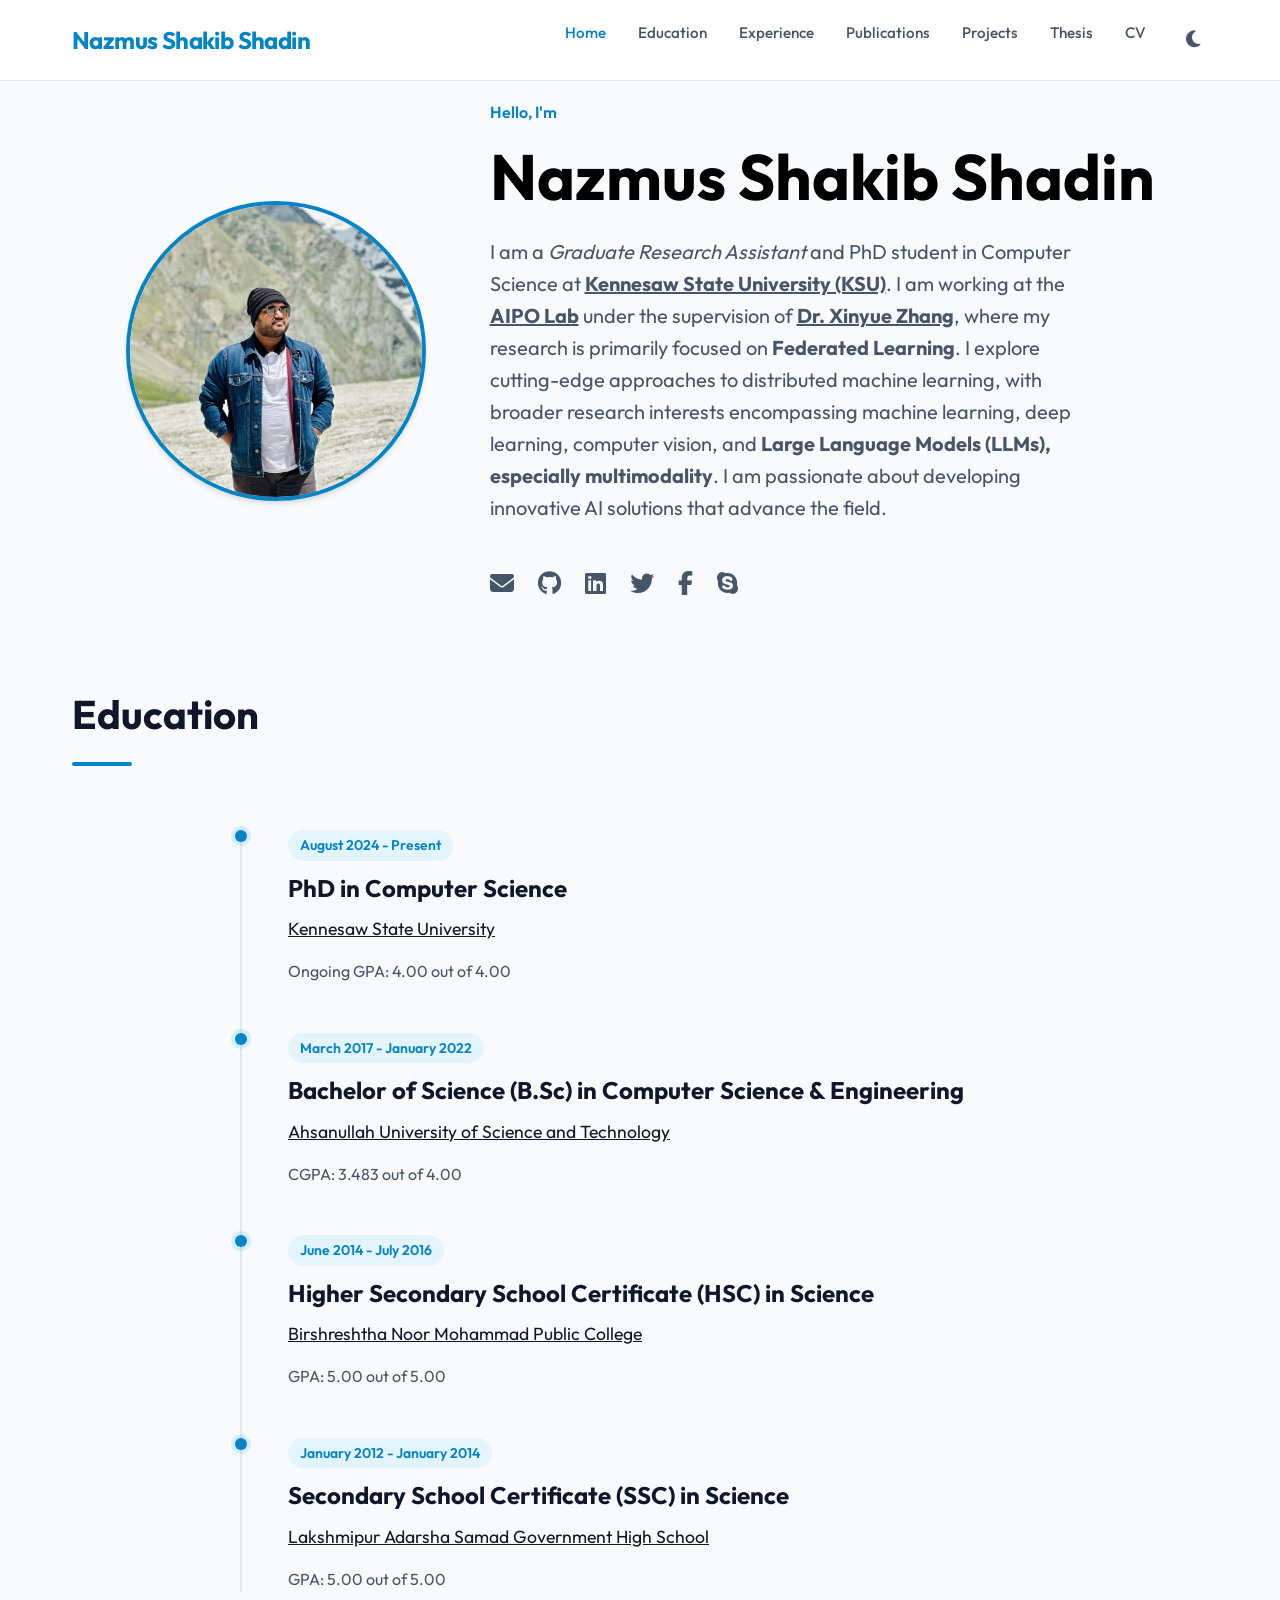
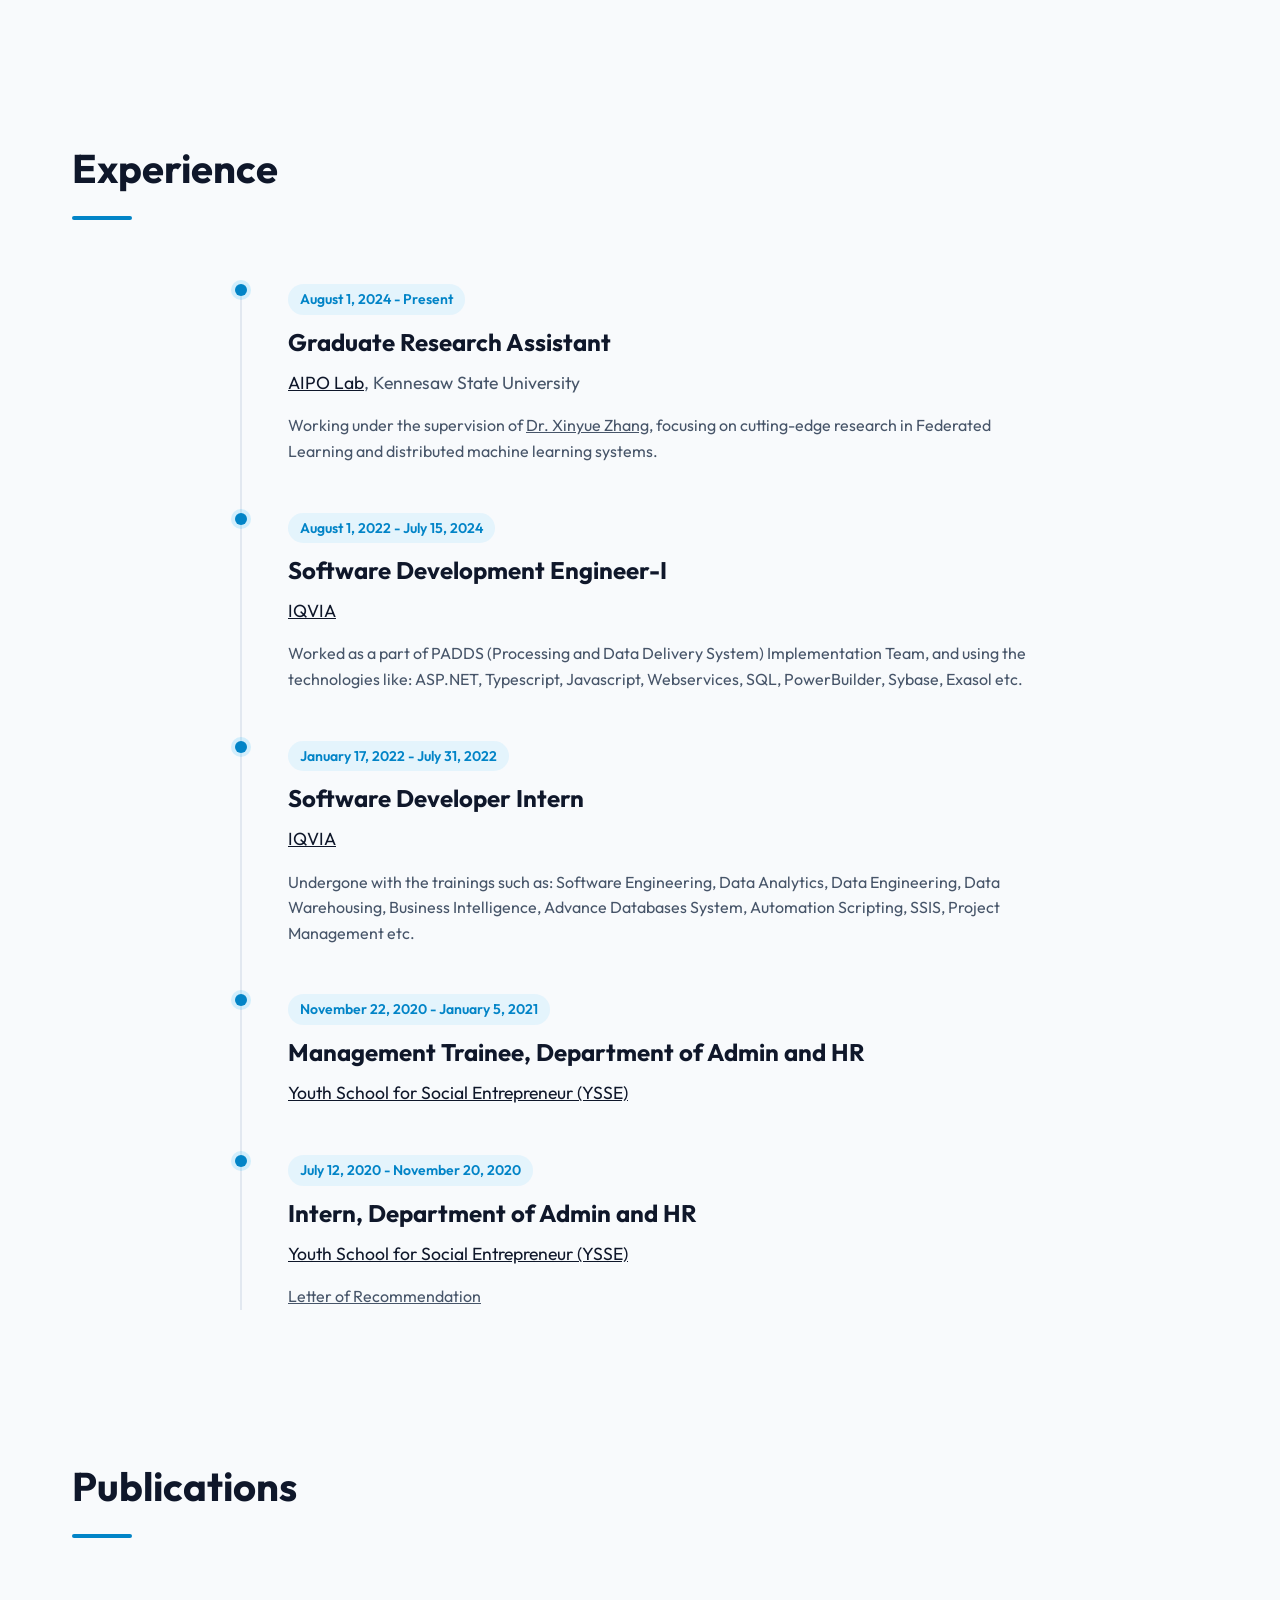
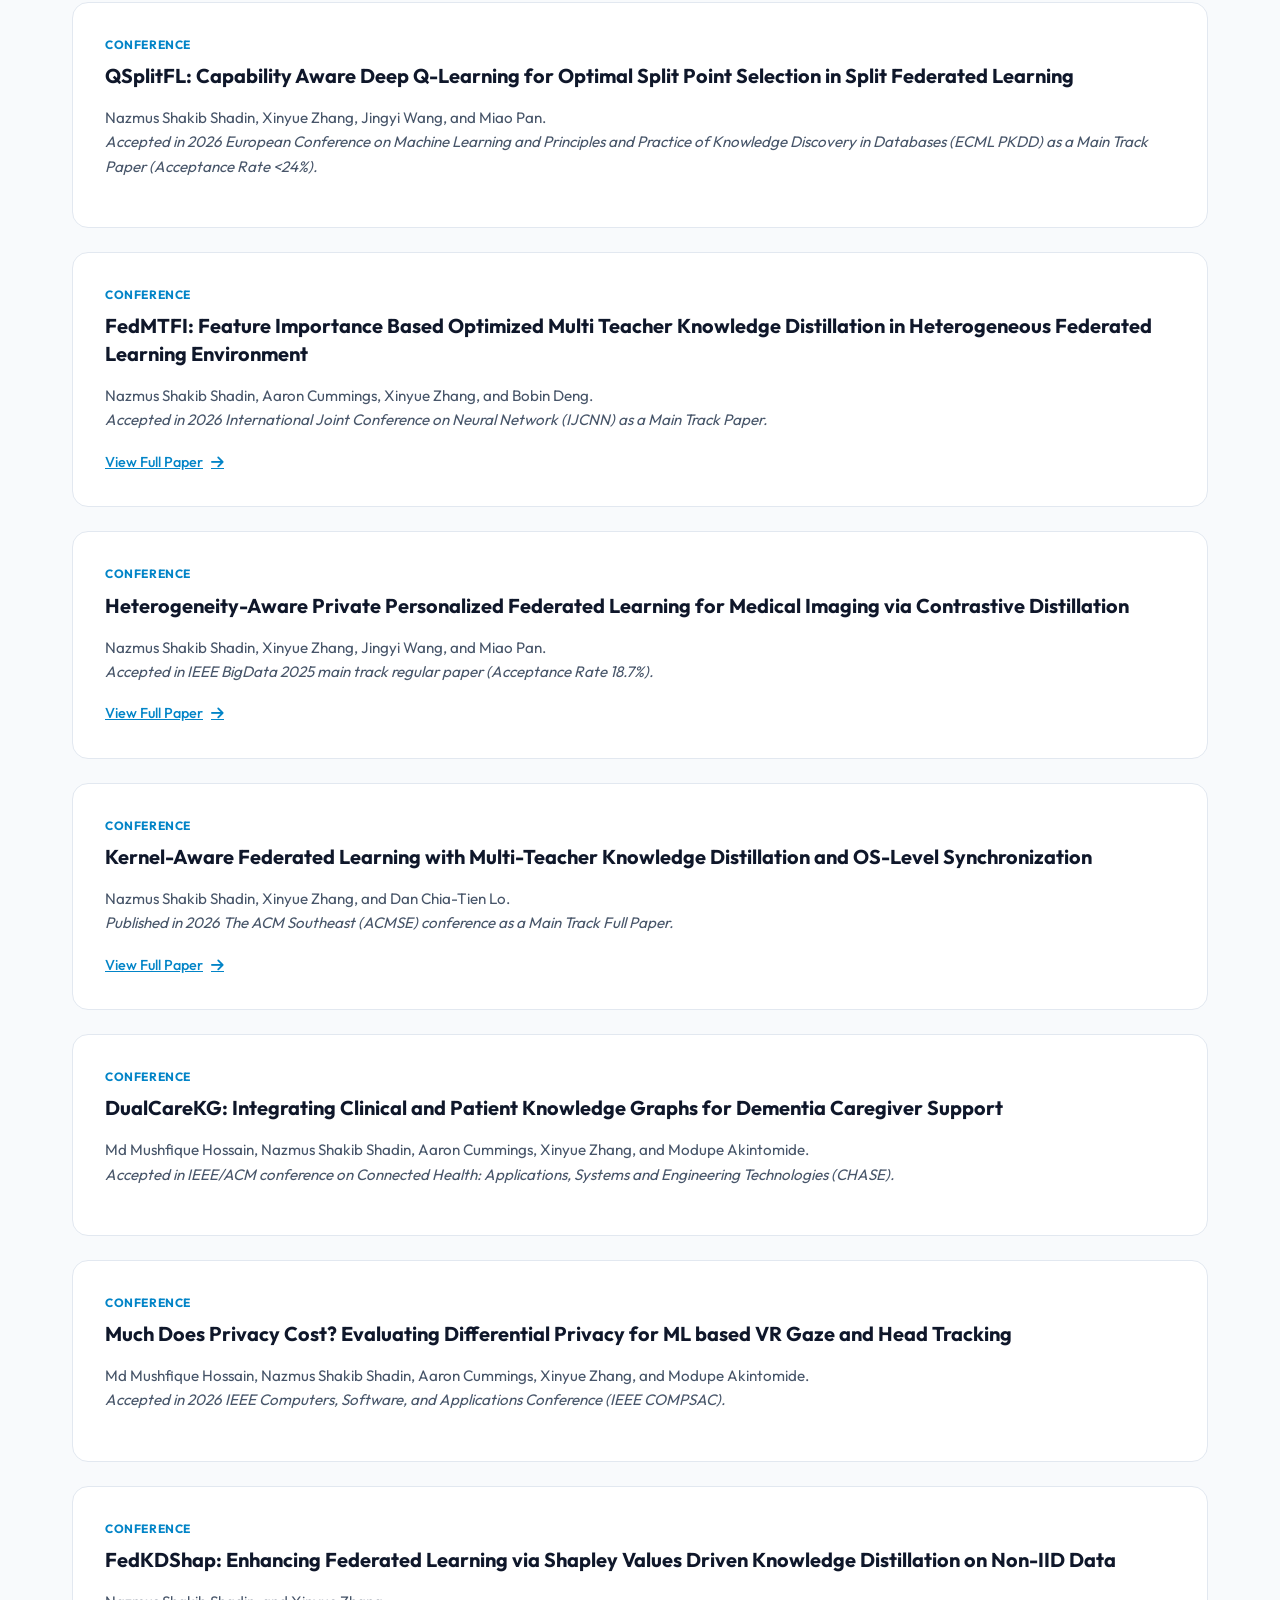
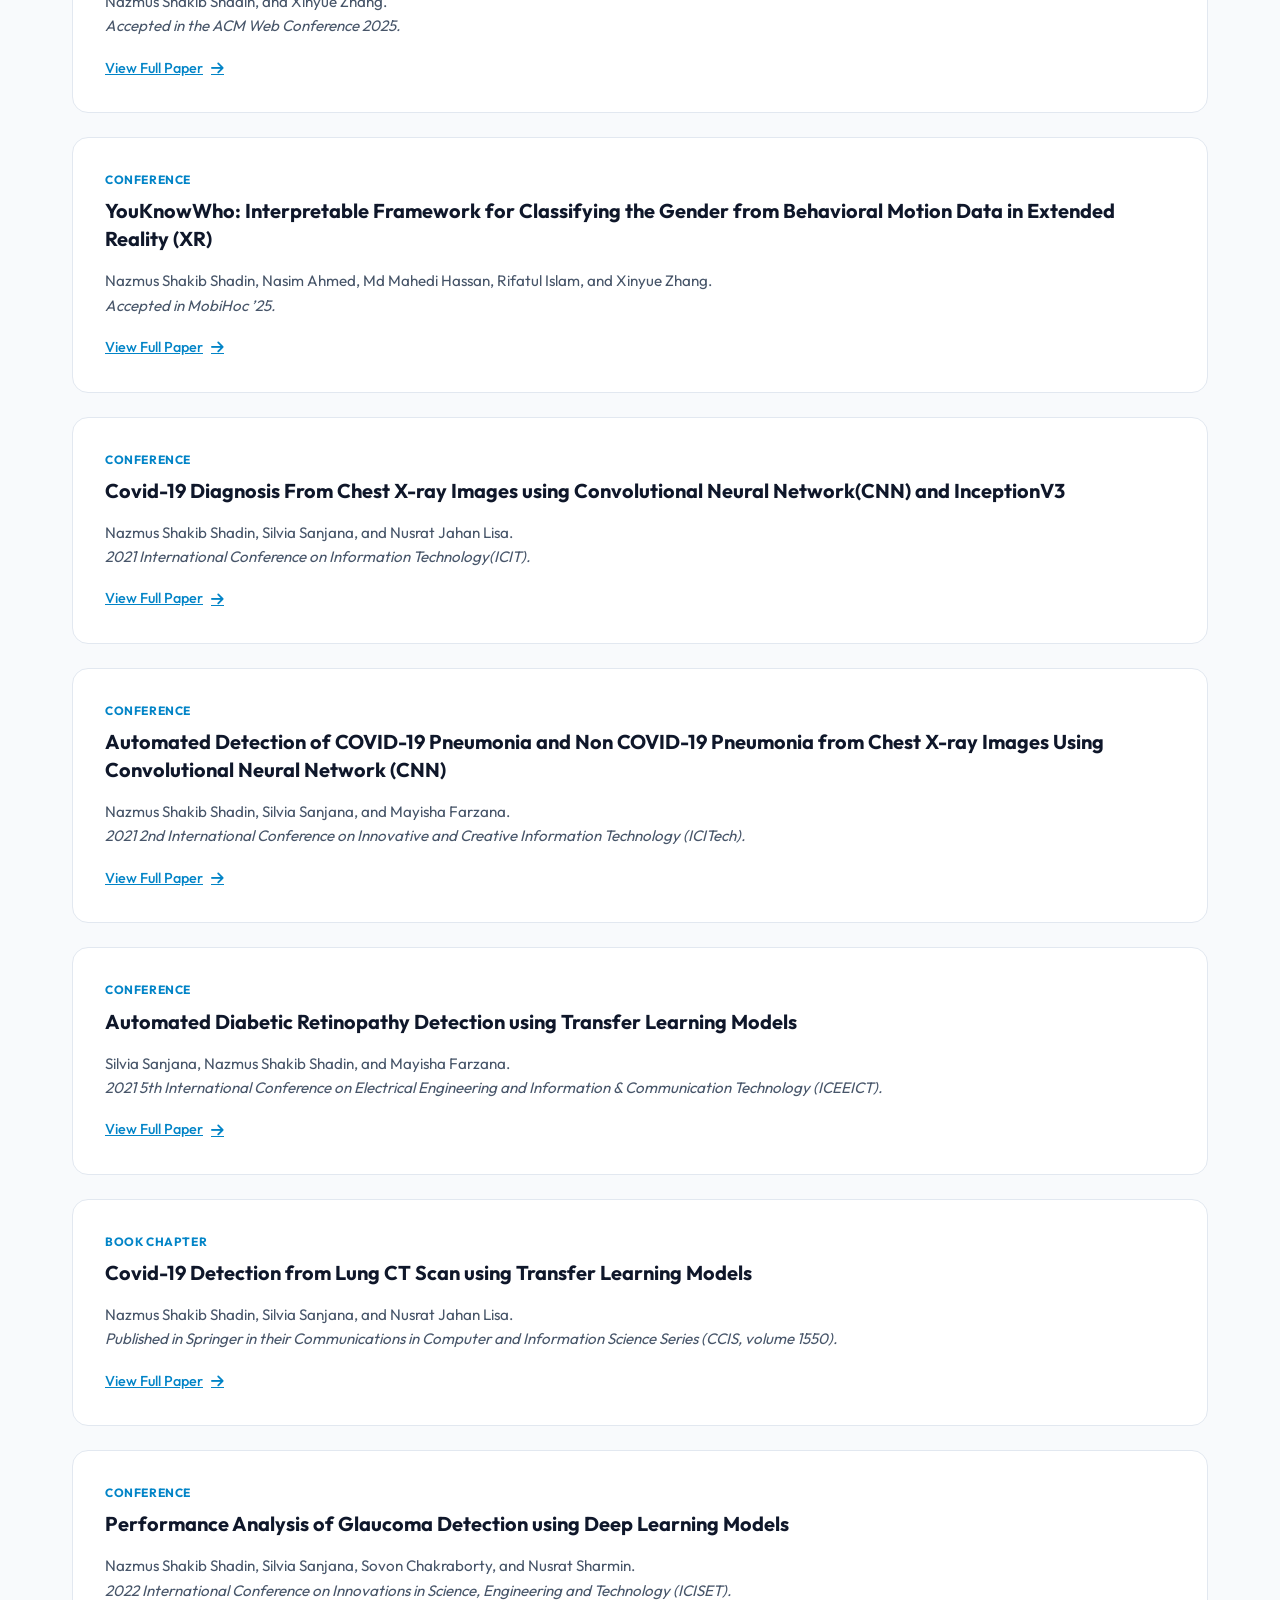
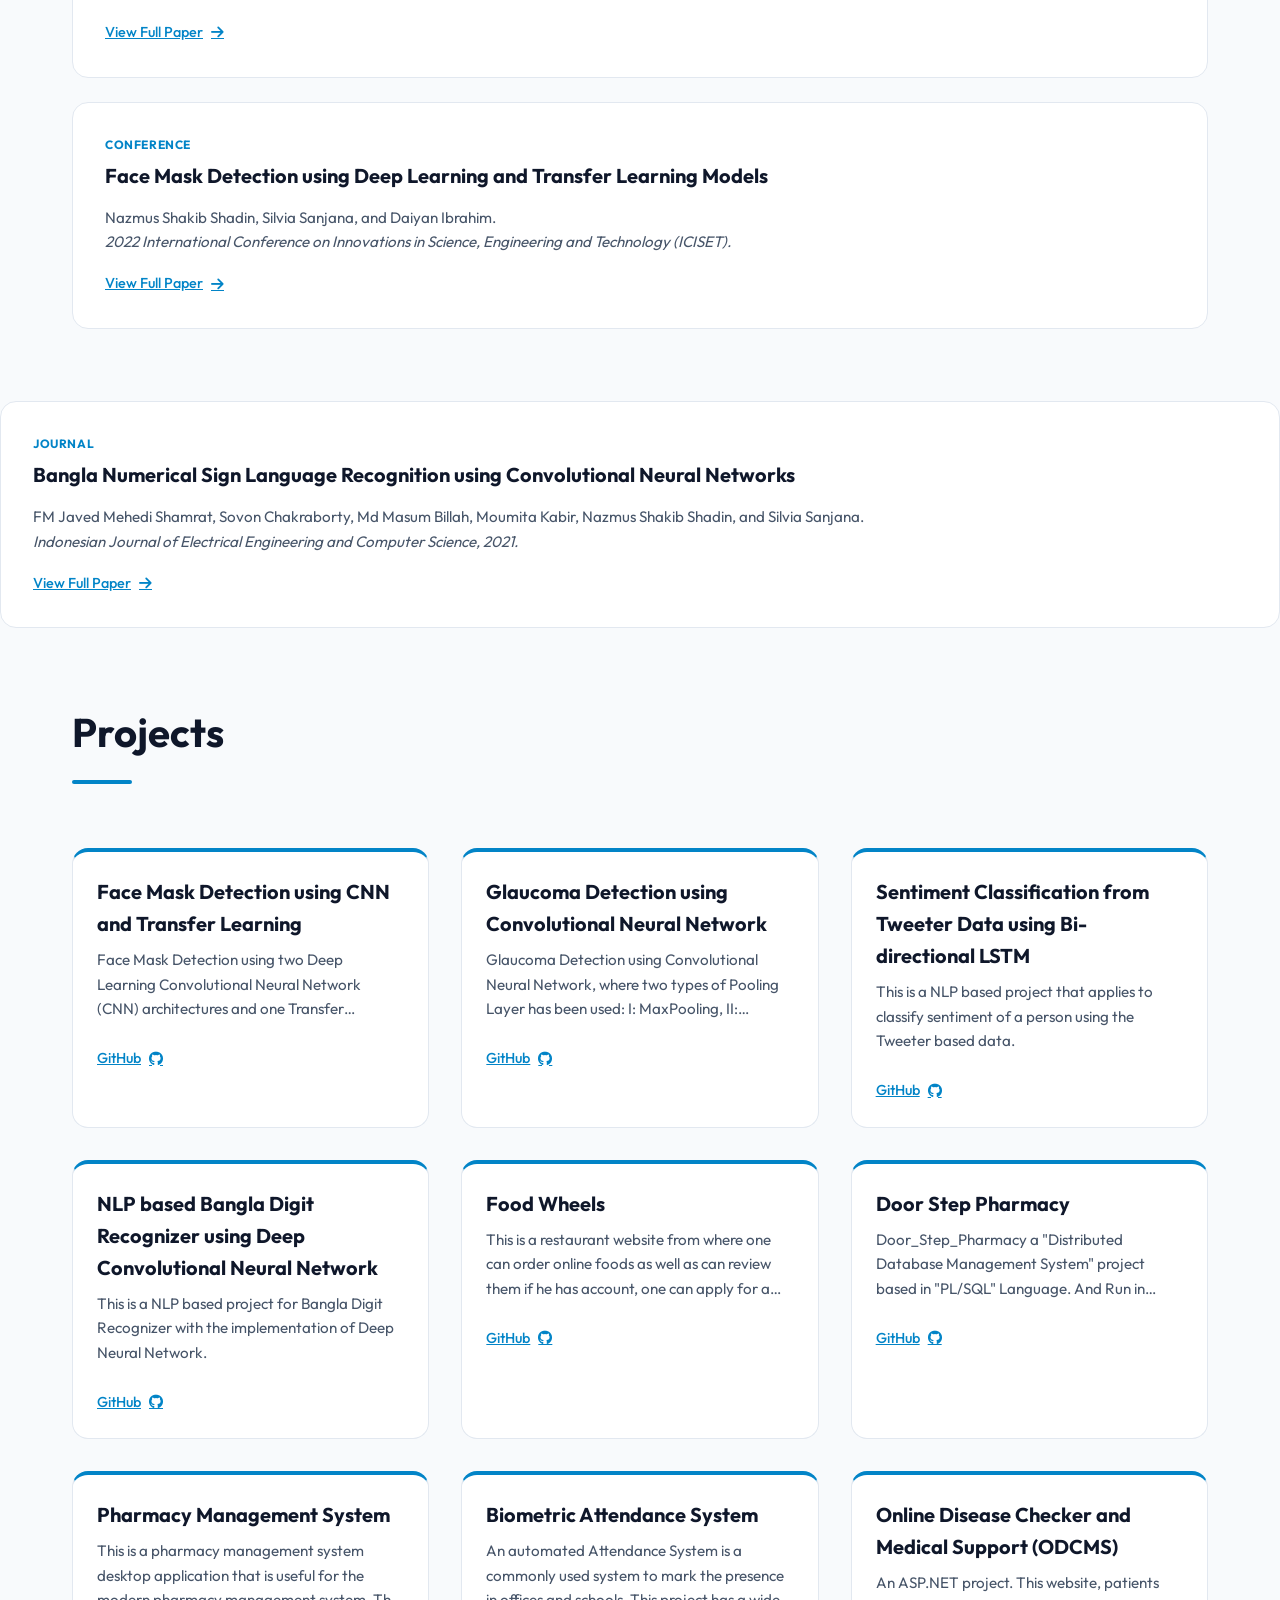
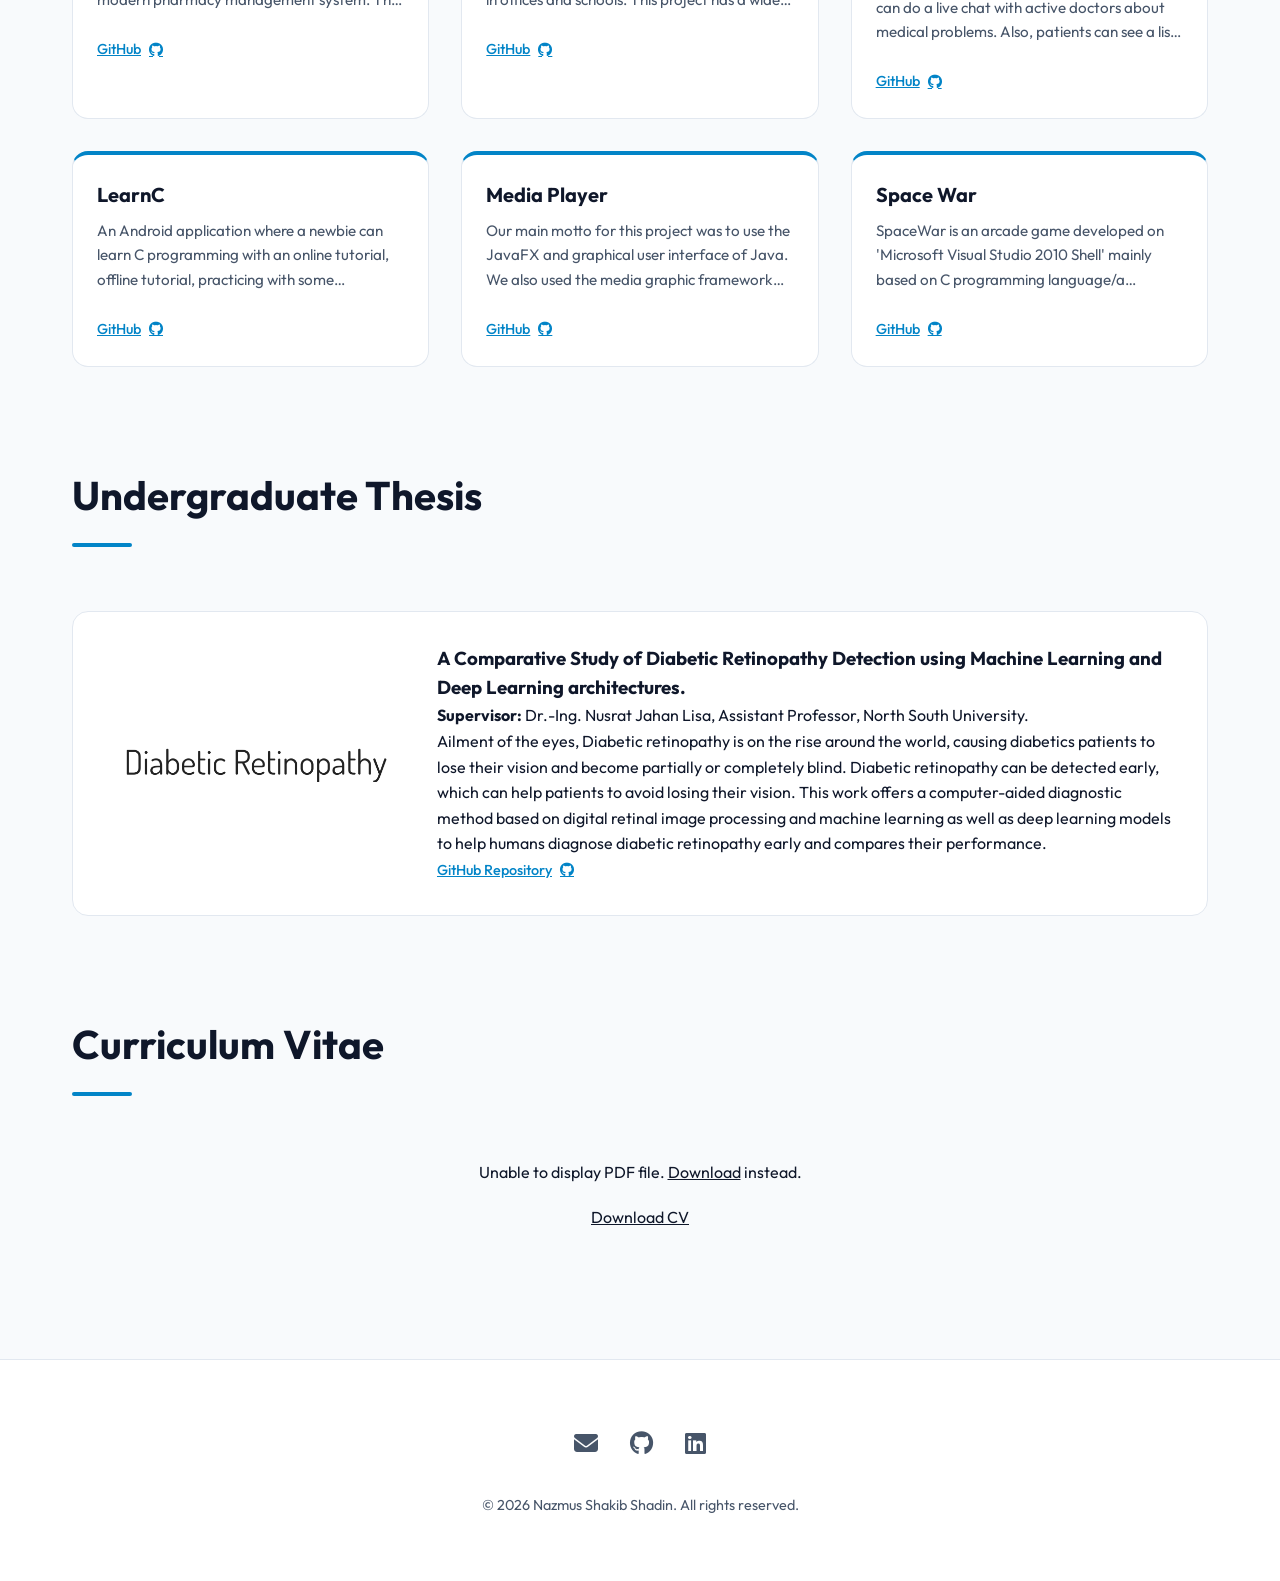
==== index.html @ 18bc4374 "Update index.html" ====
<!DOCTYPE html>
<html lang="en">

<head>
    <meta charset="UTF-8">
    <meta name="viewport" content="width=device-width, initial-scale=1.0">
    <title>Nazmus Shakib Shadin | Portfolio</title>
    <link rel="stylesheet" href="assets/css/style.css">
    <link rel="stylesheet" href="https://cdnjs.cloudflare.com/ajax/libs/font-awesome/6.4.0/css/all.min.css">
    <link rel="icon" href="assets/images/logo.png" type="image/png">
</head>

<body>

    <!-- Navigation -->
    <header>
        <div class="container">
            <nav>
                <a href="#home" class="logo">Nazmus Shakib Shadin</a>
                <div class="nav-links">
                    <a href="#home" class="active">Home</a>
                    <a href="#education">Education</a>
                    <a href="#experience">Experience</a>
                    <a href="#publications">Publications</a>
                    <a href="#projects">Projects</a>
                    <a href="#thesis">Thesis</a>
                    <a href="#cv">CV</a>
                    <button id="theme-toggle" aria-label="Toggle Dark/Light Mode">
                        <i class="fas fa-moon"></i>
                    </button>
                </div>
            </nav>
        </div>
    </header>

    <!-- Hero Section -->
    <section id="home" class="hero">
        <div class="container">
            <div class="hero-wrapper">
                <div class="hero-image">
                    <img src="assets/images/shadin.JPG" alt="Nazmus Shakib Shadin">
                </div>
                <div class="hero-content">
                    <span class="hero-greeting">Hello, I'm</span>
                    <h1>Nazmus Shakib Shadin</h1>
                    <p>I am a <i>Graduate Research Assistant</i> and PhD student in Computer Science at <a
                            href="https://www.kennesaw.edu/" target="_blank"><b>Kennesaw
                                State
                                University (KSU)</b></a>. I am working at the <a href="https://aipolab.github.io/"
                            target="_blank"><b>AIPO Lab</b></a> under the supervision of <a
                            href="https://sites.google.com/view/xinyuezhang/home" target="_blank"><b>Dr. Xinyue
                                Zhang</b></a>, where my research is primarily focused on <b>Federated Learning</b>. I
                        explore cutting-edge approaches to distributed machine learning, with broader research interests
                        encompassing machine learning, deep learning, computer vision, and <b>Large Language Models
                            (LLMs),
                            especially multimodality</b>. I am passionate about developing innovative AI solutions that
                        advance the field.</p>

                    <div class="social-links">
                        <a href="mailto:shadhin.aust.cse@gmail.com" target="_blank"><i class="fas fa-envelope"></i></a>
                        <a href="https://github.com/shadhin39" target="_blank"><i class="fab fa-github"></i></a>
                        <a href="https://www.linkedin.com/in/nazmus-shakib-shadin/" target="_blank"><i
                                class="fab fa-linkedin"></i></a>
                        <a href="https://twitter.com/AlamShadhin" target="_blank"><i class="fab fa-twitter"></i></a>
                        <a href="https://www.facebook.com/redialfardin.alam/" target="_blank"><i
                                class="fab fa-facebook-f"></i></a>
                        <a href="https://join.skype.com/invite/xJNS3lBO90di" target="_blank"><i
                                class="fab fa-skype"></i></a>
                    </div>
                </div>
            </div>
        </div>
    </section>

    <!-- Education Section -->
    <section id="education">
        <div class="container">
            <div class="section-header">
                <h2>Education</h2>
                <div class="line"></div>
            </div>

            <div class="timeline">
                <!-- PhD -->
                <div class="timeline-item">
                    <div class="timeline-dot"></div>
                    <span class="timeline-date">August 2024 - Present</span>
                    <div class="timeline-content">
                        <h3>PhD in Computer Science</h3>
                        <h4><a href="https://www.kennesaw.edu/" target="_blank">Kennesaw State University</a></h4>
                        <p>Ongoing GPA: 4.00 out of 4.00</p>
                    </div>
                </div>

                <!-- BSc -->
                <div class="timeline-item">
                    <div class="timeline-dot"></div>
                    <span class="timeline-date">March 2017 - January 2022</span>
                    <div class="timeline-content">
                        <h3>Bachelor of Science (B.Sc) in Computer Science & Engineering</h3>
                        <h4><a href="https://aust.edu/" target="_blank">Ahsanullah University of Science and
                                Technology</a></h4>
                        <p>CGPA: 3.483 out of 4.00</p>
                    </div>
                </div>

                <!-- HSC -->
                <div class="timeline-item">
                    <div class="timeline-dot"></div>
                    <span class="timeline-date">June 2014 - July 2016</span>
                    <div class="timeline-content">
                        <h3>Higher Secondary School Certificate (HSC) in Science</h3>
                        <h4><a href="https://www.noormohammadcollege.ac.bd/" target="_blank">Birshreshtha Noor Mohammad
                                Public College</a></h4>
                        <p>GPA: 5.00 out of 5.00</p>
                    </div>
                </div>

                <!-- SSC -->
                <div class="timeline-item">
                    <div class="timeline-dot"></div>
                    <span class="timeline-date">January 2012 - January 2014</span>
                    <div class="timeline-content">
                        <h3>Secondary School Certificate (SSC) in Science</h3>
                        <h4><a href="https://en.wikipedia.org/wiki/Lakshmipur_Adarsha_Samad_Government_High_School"
                                target="_blank">Lakshmipur Adarsha Samad Government High School</a></h4>
                        <p>GPA: 5.00 out of 5.00</p>
                    </div>
                </div>
            </div>
        </div>
    </section>

    <!-- Experience Section -->
    <section id="experience">
        <div class="container">
            <div class="section-header">
                <h2>Experience</h2>
                <div class="line"></div>
            </div>

            <div class="timeline">
                <!-- AIPO Lab -->
                <div class="timeline-item">
                    <div class="timeline-dot"></div>
                    <span class="timeline-date">August 1, 2024 - Present</span>
                    <div class="timeline-content">
                        <h3>Graduate Research Assistant</h3>
                        <h4><a href="https://aipolab.github.io/" target="_blank">AIPO Lab</a>, Kennesaw State University
                        </h4>
                        <p>Working under the supervision of <a href="https://sites.google.com/view/xinyuezhang/home"
                                target="_blank">Dr. Xinyue Zhang</a>, focusing on cutting-edge research in
                            Federated Learning and distributed machine learning systems.</p>
                    </div>
                </div>


                <!-- IQVIA Associate -->
                <div class="timeline-item">
                    <div class="timeline-dot"></div>
                    <span class="timeline-date">August 1, 2022 - July 15, 2024</span>
                    <div class="timeline-content">
                        <h3>Software Development Engineer-I</h3>
                        <h4><a href="https://www.iqvia.com/" target="_blank">IQVIA</a></h4>
                        <p>Worked as a part of PADDS (Processing and Data Delivery System) Implementation Team, and
                            using the technologies like: ASP.NET, Typescript, Javascript, Webservices, SQL,
                            PowerBuilder, Sybase, Exasol etc.</p>
                    </div>
                </div>

                <!-- IQVIA Intern -->
                <div class="timeline-item">
                    <div class="timeline-dot"></div>
                    <span class="timeline-date">January 17, 2022 - July 31, 2022</span>
                    <div class="timeline-content">
                        <h3>Software Developer Intern</h3>
                        <h4><a href="https://www.iqvia.com/" target="_blank">IQVIA</a></h4>
                        <p>Undergone with the trainings such as: Software Engineering, Data Analytics, Data Engineering,
                            Data Warehousing, Business Intelligence, Advance Databases System, Automation Scripting,
                            SSIS, Project Management etc.</p>
                    </div>
                </div>

                <!-- YSSE Management Trainee -->
                <div class="timeline-item">
                    <div class="timeline-dot"></div>
                    <span class="timeline-date">November 22, 2020 - January 5, 2021</span>
                    <div class="timeline-content">
                        <h3>Management Trainee, Department of Admin and HR</h3>
                        <h4><a href="https://ysseglobal.org/" target="_blank">Youth School for Social Entrepreneur
                                (YSSE)</a></h4>
                    </div>
                </div>

                <!-- YSSE Intern -->
                <div class="timeline-item">
                    <div class="timeline-dot"></div>
                    <span class="timeline-date">July 12, 2020 - November 20, 2020</span>
                    <div class="timeline-content">
                        <h3>Intern, Department of Admin and HR</h3>
                        <h4><a href="https://ysseglobal.org/" target="_blank">Youth School for Social Entrepreneur
                                (YSSE)</a></h4>
                        <p><a href="https://drive.google.com/file/d/1ArtIO8rOqjJyp0jUHnZARzsyRbNf6jn8/view?usp=sharing"
                                target="_blank">Letter of Recommendation</a></p>
                    </div>
                </div>
            </div>
        </div>
    </section>

    <!-- Publications Section -->
    <section id="publications">
        <div class="container">
            <div class="section-header">
                <h2>Publications</h2>
                <div class="line"></div>
            </div>

            <!-- Conferences -->
            <div class="publication-item">
                <span class="publication-type">Conference</span>
                <h3>QSplitFL: Capability Aware Deep Q-Learning for Optimal Split Point Selection in Split Federated Learning</h3>
                <p>Nazmus Shakib Shadin, Xinyue Zhang, Jingyi Wang, and Miao Pan.<br>
                    <i>Accepted in 2026 European Conference on Machine Learning and Principles and Practice of Knowledge Discovery in Databases (ECML PKDD) as a Main Track Paper (Acceptance Rate <24%).</i>
                </p>
            </div>
            <div class="publication-item">
                <span class="publication-type">Conference</span>
                <h3>FedMTFI: Feature Importance Based Optimized Multi Teacher Knowledge Distillation in Heterogeneous Federated Learning Environment</h3>
                <p>Nazmus Shakib Shadin, Aaron Cummings, Xinyue Zhang, and Bobin Deng.<br>
                    <i>Accepted in 2026 International Joint Conference on Neural Network (IJCNN) as a Main Track Paper.</i>
                </p>
                 <a href="https://arxiv.org/abs/2606.01607" target="_blank" class="project-link">View Full Paper
                    <i class="fas fa-arrow-right"></i></a>
            </div>
            <div class="publication-item">
                <span class="publication-type">Conference</span>
                <h3>Heterogeneity-Aware Private Personalized Federated Learning for Medical Imaging via Contrastive Distillation</h3>
                <p>Nazmus Shakib Shadin, Xinyue Zhang, Jingyi Wang, and Miao Pan.<br>
                    <i>Accepted in IEEE BigData 2025 main track regular paper (Acceptance Rate 18.7%).</i>
                </p>
                 <a href="https://par.nsf.gov/servlets/purl/10663562" target="_blank" class="project-link">View Full Paper
                    <i class="fas fa-arrow-right"></i></a>
            </div>
            <div class="publication-item">
                <span class="publication-type">Conference</span>
                <h3>Kernel-Aware Federated Learning with Multi-Teacher Knowledge Distillation and OS-Level Synchronization</h3>
                <p>Nazmus Shakib Shadin, Xinyue Zhang, and Dan Chia-Tien Lo.<br>
                    <i>Published in 2026 The ACM Southeast (ACMSE) conference as a Main Track Full Paper.</i>
                </p>
                 <a href="https://doi.org/10.1145/3746467.3801500" target="_blank" class="project-link">View Full Paper
                    <i class="fas fa-arrow-right"></i></a>
            </div>
            <div class="publication-item">
                <span class="publication-type">Conference</span>
                <h3>DualCareKG: Integrating Clinical and Patient Knowledge Graphs for Dementia Caregiver Support</h3>
                <p>Md Mushfique Hossain, Nazmus Shakib Shadin, Aaron Cummings, Xinyue Zhang, and Modupe Akintomide.<br>
                    <i>Accepted in IEEE/ACM conference on Connected Health: Applications, Systems and Engineering Technologies (CHASE).</i>
                </p>
            </div>
            <div class="publication-item">
                <span class="publication-type">Conference</span>
                <h3>Much Does Privacy Cost? Evaluating Differential Privacy for ML based VR Gaze and Head Tracking</h3>
                <p>Md Mushfique Hossain, Nazmus Shakib Shadin, Aaron Cummings, Xinyue Zhang, and Modupe Akintomide.<br>
                    <i>Accepted in 2026 IEEE Computers, Software, and Applications Conference (IEEE COMPSAC).</i>
                </p>
            </div>
            <div class="publication-item">
                <span class="publication-type">Conference</span>
                <h3>FedKDShap: Enhancing Federated Learning via Shapley Values Driven Knowledge Distillation on Non-IID
                    Data</h3>
                <p>Nazmus Shakib Shadin, and Xinyue Zhang.<br>
                    <i>Accepted in the ACM Web Conference 2025.</i>
                </p>
                <a href="https://dl.acm.org/doi/10.1145/3701716.3717645" target="_blank" class="project-link">View Full
                    Paper <i class="fas fa-arrow-right"></i></a>
            </div>

            <div class="publication-item">
                <span class="publication-type">Conference</span>
                <h3>YouKnowWho: Interpretable Framework for Classifying the Gender from Behavioral Motion Data in
                    Extended Reality (XR)</h3>
                <p>Nazmus Shakib Shadin, Nasim Ahmed, Md Mahedi Hassan, Rifatul Islam, and Xinyue Zhang.<br>
                    <i>Accepted in MobiHoc ’25.</i>
                </p>
                <a href="https://doi.org/10.1145/3704413.3765309" target="_blank" class="project-link">View Full Paper
                    <i class="fas fa-arrow-right"></i></a>
            </div>

            <div class="publication-item">
                <span class="publication-type">Conference</span>
                <h3>Covid-19 Diagnosis From Chest X-ray Images using Convolutional Neural Network(CNN) and InceptionV3
                </h3>
                <p>Nazmus Shakib Shadin, Silvia Sanjana, and Nusrat Jahan Lisa.<br>
                    <i>2021 International Conference on Information Technology(ICIT).</i>
                </p>
                <a href="http://doi.org/10.1109/ICIT52682.2021.9491752" target="_blank" class="project-link">View Full
                    Paper <i class="fas fa-arrow-right"></i></a>
            </div>

            <div class="publication-item">
                <span class="publication-type">Conference</span>
                <h3>Automated Detection of COVID-19 Pneumonia and Non COVID-19 Pneumonia from Chest X-ray Images Using
                    Convolutional Neural Network (CNN)</h3>
                <p>Nazmus Shakib Shadin, Silvia Sanjana, and Mayisha Farzana.<br>
                    <i>2021 2nd International Conference on Innovative and Creative Information Technology
                        (ICITech).</i>
                </p>
                <a href="http://doi.org/10.1109/ICITech50181.2021.9590174" target="_blank" class="project-link">View
                    Full Paper <i class="fas fa-arrow-right"></i></a>
            </div>

            <div class="publication-item">
                <span class="publication-type">Conference</span>
                <h3>Automated Diabetic Retinopathy Detection using Transfer Learning Models</h3>
                <p>Silvia Sanjana, Nazmus Shakib Shadin, and Mayisha Farzana.<br>
                    <i>2021 5th International Conference on Electrical Engineering and Information & Communication
                        Technology (ICEEICT).</i>
                </p>
                <a href="http://doi.org/10.1109/ICEEICT53905.2021.9667793" target="_blank" class="project-link">View
                    Full Paper <i class="fas fa-arrow-right"></i></a>
            </div>

            <div class="publication-item">
                <span class="publication-type">Book Chapter</span>
                <h3>Covid-19 Detection from Lung CT Scan using Transfer Learning Models</h3>
                <p>Nazmus Shakib Shadin, Silvia Sanjana, and Nusrat Jahan Lisa.<br>
                    <i>Published in Springer in their Communications in Computer and Information Science Series (CCIS,
                        volume 1550).</i>
                </p>
                <a href="http://doi.org/10.1007/978-3-031-17181-9_5" target="_blank" class="project-link">View Full
                    Paper <i class="fas fa-arrow-right"></i></a>
            </div>

            <div class="publication-item">
                <span class="publication-type">Conference</span>
                <h3>Performance Analysis of Glaucoma Detection using Deep Learning Models</h3>
                <p>Nazmus Shakib Shadin, Silvia Sanjana, Sovon Chakraborty, and Nusrat Sharmin.<br>
                    <i>2022 International Conference on Innovations in Science, Engineering and Technology (ICISET).</i>
                </p>
                <a href="http://doi.org/10.1109/ICISET54810.2022.9775828" target="_blank" class="project-link">View Full
                    Paper <i class="fas fa-arrow-right"></i></a>
            </div>

            <div class="publication-item">
                <span class="publication-type">Conference</span>
                <h3>Face Mask Detection using Deep Learning and Transfer Learning Models</h3>
                <p>Nazmus Shakib Shadin, Silvia Sanjana, and Daiyan Ibrahim.<br>
                    <i>2022 International Conference on Innovations in Science, Engineering and Technology (ICISET).</i>
                </p>
                <a href="http://doi.org/10.1109/ICISET54810.2022.9775925" target="_blank" class="project-link">View Full
                    Paper <i class="fas fa-arrow-right"></i></a>
            </div>
        </div>
    </section>
    <!-- Journals -->
    <div class="publication-item">
        <span class="publication-type">Journal</span>
        <h3>Bangla Numerical Sign Language Recognition using Convolutional Neural Networks</h3>
        <p>FM Javed Mehedi Shamrat, Sovon Chakraborty, Md Masum Billah, Moumita Kabir, Nazmus Shakib Shadin, and
            Silvia Sanjana.<br>
            <i>Indonesian Journal of Electrical Engineering and Computer Science, 2021.</i>
        </p>
        <a href="http://doi.org/10.11591/ijeecs.v23.i1.pp405-413" target="_blank" class="project-link">View Full
            Paper <i class="fas fa-arrow-right"></i></a>
    </div>

    <!-- Projects Section -->
    <section id="projects">
        <div class="container">
            <div class="section-header">
                <h2>Projects</h2>
                <div class="line"></div>
            </div>

            <div class="projects-grid">
                <!-- Face Mask -->
                <div class="project-card">
                    <div class="project-content">
                        <h3>Face Mask Detection using CNN and Transfer Learning</h3>
                        <p>Face Mask Detection using two Deep Learning Convolutional Neural Network (CNN) architectures
                            and one Transfer Learning Model (MobileNetV2).</p>
                        <a href="https://github.com/shadhin39/Face_Mask_Detection_CNN_Transfer_Learning" target="_blank"
                            class="project-link">GitHub <i class="fab fa-github"></i></a>
                    </div>
                </div>

                <!-- Glaucoma -->
                <div class="project-card">
                    <div class="project-content">
                        <h3>Glaucoma Detection using Convolutional Neural Network</h3>
                        <p>Glaucoma Detection using Convolutional Neural Network, where two types of Pooling Layer has
                            been used: I: MaxPooling, II: Average Pooling.</p>
                        <a href="https://github.com/shadhin39/GlaucomaDetectionUsingCNN-MaxPooling-and-AveragePooling"
                            target="_blank" class="project-link">GitHub <i class="fab fa-github"></i></a>
                    </div>
                </div>

                <!-- Sentiment -->
                <div class="project-card">
                    <div class="project-content">
                        <h3>Sentiment Classification from Tweeter Data using Bi-directional LSTM</h3>
                        <p>This is a NLP based project that applies to classify sentiment of a person using the Tweeter
                            based data.</p>
                        <a href="https://github.com/shadhin39/Sentiment_Classification_from_Tweeter_Data_using_Bi-directional_LSTM"
                            target="_blank" class="project-link">GitHub <i class="fab fa-github"></i></a>
                    </div>
                </div>

                <!-- Bangla Digit -->
                <div class="project-card">
                    <div class="project-content">
                        <h3>NLP based Bangla Digit Recognizer using Deep Convolutional Neural Network</h3>
                        <p>This is a NLP based project for Bangla Digit Recognizer with the implementation of Deep
                            Neural Network.</p>
                        <a href="https://github.com/shadhin39/NLP-based-Bangla-Digit-Recognizer-using-Deep-Convolutional-Neural-Network"
                            target="_blank" class="project-link">GitHub <i class="fab fa-github"></i></a>
                    </div>
                </div>

                <!-- Food Wheels -->
                <div class="project-card">
                    <div class="project-content">
                        <h3>Food Wheels</h3>
                        <p>This is a restaurant website from where one can order online foods as well as can review them
                            if he has account, one can apply for a chef's job if there is any vacancy. To built this
                            application HTML, CSS, PHP and MySQL database are used.</p>
                        <a href="https://github.com/shadhin39/Food-Wheels" target="_blank" class="project-link">GitHub
                            <i class="fab fa-github"></i></a>
                    </div>
                </div>

                <!-- Door Step Pharmacy -->
                <div class="project-card">
                    <div class="project-content">
                        <h3>Door Step Pharmacy</h3>
                        <p>Door_Step_Pharmacy a "Distributed Database Management System" project based in "PL/SQL"
                            Language. And Run in "CLI". Features and Other Details are given in the "README" section of
                            GitHub.</p>
                        <a href="https://github.com/shadhin39/Door_Step_Pharmacy-Distributed-Database-Management-System"
                            target="_blank" class="project-link">GitHub <i class="fab fa-github"></i></a>
                    </div>
                </div>

                <!-- Pharmacy Management System -->
                <div class="project-card">
                    <div class="project-content">
                        <h3>Pharmacy Management System</h3>
                        <p>This is a pharmacy management system desktop application that is useful for the modern
                            pharmacy management system. This app is integrated with java swing, as database Microsoft
                            SQL server is being used.</p>
                        <a href="https://github.com/shadhin39/Pharmacy-Management-System" target="_blank"
                            class="project-link">GitHub <i class="fab fa-github"></i></a>
                    </div>
                </div>

                <!-- Biometric Attendance System -->
                <div class="project-card">
                    <div class="project-content">
                        <h3>Biometric Attendance System</h3>
                        <p>An automated Attendance System is a commonly used system to mark the presence in offices and
                            schools. This project has a wide application in schools, colleges, business organizations,
                            offices where marking of attendance is required accurately with time. By using the password
                            input, the system will become more secure for the users.</p>
                        <a href="https://github.com/shadhin39/Biometric_Attendance_System" target="_blank"
                            class="project-link">GitHub <i class="fab fa-github"></i></a>
                    </div>
                </div>

                <!-- ODCMS -->
                <div class="project-card">
                    <div class="project-content">
                        <h3>Online Disease Checker and Medical Support (ODCMS)</h3>
                        <p>An ASP.NET project. This website, patients can do a live chat with active doctors about
                            medical problems. Also, patients can see a list of doctors and hospitals with details.</p>
                        <a href="https://github.com/shadhin39/ODCMS" target="_blank" class="project-link">GitHub <i
                                class="fab fa-github"></i></a>
                    </div>
                </div>

                <!-- LearnC -->
                <div class="project-card">
                    <div class="project-content">
                        <h3>LearnC</h3>
                        <p>An Android application where a newbie can learn C programming with an online tutorial,
                            offline tutorial, practicing with some competitive programming question and viva board
                            questions, can run his/her code online. To give the quiz, the user must be logged in into
                            the system.</p>
                        <a href="https://github.com/shadhin39/LearnC" target="_blank" class="project-link">GitHub <i
                                class="fab fa-github"></i></a>
                    </div>
                </div>

                <!-- Media Player -->
                <div class="project-card">
                    <div class="project-content">
                        <h3>Media Player</h3>
                        <p>Our main motto for this project was to use the JavaFX and graphical user interface of Java.
                            We also used the media graphic framework from the ORACLE. It is more powerful to use the
                            libraries from the oracle. Oracle’s library is used to play both mp3 and mp4 formats music.
                            We used the latest version of JavaFX which is Javafx 9 and the latest version.</p>
                        <a href="https://github.com/shadhin39/Media_Player" target="_blank" class="project-link">GitHub
                            <i class="fab fa-github"></i></a>
                    </div>
                </div>

                <!-- Space War -->
                <div class="project-card">
                    <div class="project-content">
                        <h3>Space War</h3>
                        <p>SpaceWar is an arcade game developed on 'Microsoft Visual Studio 2010 Shell' mainly based on
                            C programming language/a structured programming language with special emphasis on higher
                            features like strings, files, sound, and graphics. In this arcade game one player needs to
                            kill enemy aircraft and increase the level. At a higher level, the movement of the enemy
                            aircraft will be faster. In the last stage, the boss will arrive. The high score will be
                            updated after making a better score than the previous one. Gaming control and other
                            necessary instructions are given in the game's instruction section.</p>
                        <a href="https://github.com/shadhin39/Space_War" target="_blank" class="project-link">GitHub <i
                                class="fab fa-github"></i></a>
                    </div>
                </div>
            </div>
        </div>
    </section>

    <!-- Thesis Section -->
    <section id="thesis">
        <div class="container">
            <div class="section-header">
                <h2>Undergraduate Thesis</h2>
                <div class="line"></div>
            </div>

            <div class="thesis-card">
                <div class="thesis-image">
                    <img src="assets/images/DR1.png" alt="Thesis Image">
                </div>
                <div class="thesis-content">
                    <h3>A Comparative Study of Diabetic Retinopathy Detection using Machine Learning and Deep Learning
                        architectures.</h3>
                    <p><b>Supervisor:</b> Dr.-Ing. Nusrat Jahan Lisa, Assistant Professor, North South University.</p>
                    <p>Ailment of the eyes, Diabetic retinopathy is on the rise around the world, causing diabetics
                        patients to lose their vision and become partially or completely blind. Diabetic retinopathy can
                        be detected early, which can help patients to avoid losing their vision. This work offers a
                        computer-aided diagnostic method based on digital retinal image processing and machine learning
                        as well as deep learning models to help humans diagnose diabetic retinopathy early and compares
                        their performance.</p>
                    <a href="https://github.com/shadhin39/A_Comparative_Study_of_Diabetic_Retinopathy_Detection_Using_Machine_Learning_and_Deep_Learning"
                        target="_blank" class="project-link">GitHub Repository <i class="fab fa-github"></i></a>
                </div>
            </div>
        </div>
    </section>

    <!-- CV Section -->
    <section id="cv">
        <div class="container">
            <div class="section-header">
                <h2>Curriculum Vitae</h2>
                <div class="line"></div>
            </div>
            <div class="cv-container" style="text-align: center;">
                <object data="assets/files/CV_NazmusShakib_Shadin_Main.pdf" type="application/pdf" width="100%"
                    height="800px">
                    <p>Unable to display PDF file. <a href="assets/files/CV_NazmusShakib_Shadin_Main.pdf">Download</a>
                        instead.</p>
                </object>
                <div style="margin-top: 20px;">
                    <a href="assets/files/CV_NazmusShakib_Shadin_Main.pdf" target="_blank" class="button">Download
                        CV</a>
                </div>
            </div>
        </div>
    </section>

    <!-- Footer -->
    <footer>
        <div class="container">
            <div class="footer-socials">
                <a href="mailto:shadhin.aust.cse@gmail.com" target="_blank"><i class="fas fa-envelope"></i></a>
                <a href="https://github.com/shadhin39" target="_blank"><i class="fab fa-github"></i></a>
                <a href="https://www.linkedin.com/in/nazmus-shakib-shadin/" target="_blank"><i
                        class="fab fa-linkedin"></i></a>
            </div>
            <p class="copyright">&copy; 2026 Nazmus Shakib Shadin. All rights reserved.</p>
        </div>
    </footer>

    <script src="assets/js/script.js"></script>
</body>

</html>
---- assets/css/style.css ----
/* Modern Portfolio Styles */
@import url('https://fonts.googleapis.com/css2?family=Outfit:wght@300;400;500;600;700;800&display=swap');

:root {
    --bg-color: #f8fafc;
    --surface-color: #ffffff;
    --surface-hover: #f1f5f9;
    --primary-color: #0284c7;
    --primary-hover: #0369a1;
    --text-primary: #0f172a;
    --text-secondary: #475569;
    --border-color: #e2e8f0;
    --shadow: 0 4px 6px -1px rgba(0, 0, 0, 0.1), 0 2px 4px -1px rgba(0, 0, 0, 0.06);
    --header-bg: rgba(255, 255, 255, 0.9);
    --transition: all 0.3s cubic-bezier(0.4, 0, 0.2, 1);
}

[data-theme="dark"] {
    --bg-color: #0f172a;
    --surface-color: #1e293b;
    --surface-hover: #334155;
    --primary-color: #38bdf8;
    --primary-hover: #0ea5e9;
    --text-primary: #f1f5f9;
    --text-secondary: #94a3b8;
    --border-color: #334155;
    --shadow: 0 4px 6px -1px rgba(0, 0, 0, 0.1), 0 2px 4px -1px rgba(0, 0, 0, 0.06);
    --header-bg: rgba(15, 23, 42, 0.9);
}

/* Theme Toggle Button */
#theme-toggle {
    background: none;
    border: none;
    color: var(--text-secondary);
    font-size: 1.2rem;
    cursor: pointer;
    padding: 0.5rem;
    transition: var(--transition);
    border-radius: 50%;
}

#theme-toggle:hover {
    color: var(--primary-color);
    background-color: var(--surface-hover);
}

* {
    margin: 0;
    padding: 0;
    box-sizing: border-box;
}

html {
    scroll-behavior: smooth;
}

body {
    font-family: 'Outfit', sans-serif;
    background-color: var(--bg-color);
    color: var(--text-primary);
    line-height: 1.6;
    overflow-x: hidden;
}

a {
    text-decoration: underline;
    color: inherit;
    transition: var(--transition);
}

ul {
    list-style: none;
}

img {
    max-width: 100%;
    display: block;
}

/* Layout */
.container {
    max-width: 1200px;
    margin: 0 auto;
    padding: 0 2rem;
}

section {
    padding: 3rem 0;
}

/* Header & Nav */
header {
    position: fixed;
    top: 0;
    left: 0;
    width: 100%;
    background-color: var(--header-bg);
    backdrop-filter: blur(10px);
    z-index: 1000;
    border-bottom: 1px solid var(--border-color);
}

nav {
    display: flex;
    justify-content: space-between;
    align-items: center;
    height: 80px;
}

.logo {
    font-size: 1.5rem;
    font-weight: 700;
    color: var(--primary-color);
    letter-spacing: -0.025em;
    text-decoration: none;
}

.nav-links {
    display: flex;
    gap: 2rem;
}

.nav-links a {
    font-size: 0.95rem;
    font-weight: 500;
    color: var(--text-secondary);
    text-decoration: none;
}

.nav-links a:hover,
.nav-links a.active {
    color: var(--primary-color);
}

/* Hero Section */
.hero {
    min-height: 70vh;
    display: flex;
    align-items: center;
    padding-top: 100px;
    padding-bottom: 2rem;
}

.hero-content {
    flex: 1;
}

.hero-wrapper {
    display: flex;
    align-items: center;
    gap: 4rem;
}

.hero-image {
    flex: 0 0 300px;
    position: relative;
}

.hero-image img {
    width: 100%;
    height: 300px;
    object-fit: cover;
    border-radius: 50%;
    border: 4px solid var(--primary-color);
    box-shadow: var(--shadow);
    transition: var(--transition);
}

.hero-image:hover img {
    transform: scale(1.05);
    box-shadow: 0 20px 25px -5px rgba(0, 0, 0, 0.1), 0 10px 10px -5px rgba(0, 0, 0, 0.04);
}

@media (max-width: 968px) {
    .hero-wrapper {
        flex-direction: column;
        text-align: center;
        gap: 2rem;
    }

    .hero-image {
        flex: 0 0 auto;
        width: 200px;
    }

    .hero-image img {
        height: 200px;
    }

    .social-links {
        justify-content: center;
    }

    .hero p {
        margin-left: auto;
        margin-right: auto;
    }
}

.hero-greeting {
    color: var(--primary-color);
    font-weight: 600;
    margin-bottom: 1rem;
    display: block;
}

.hero h1 {
    font-size: 4rem;
    line-height: 1.1;
    margin-bottom: 1.5rem;
    color: #000000;
}

[data-theme="dark"] .hero h1 {
    background: linear-gradient(to right, #f1f5f9, #94a3b8);
    background-clip: text;
    -webkit-background-clip: text;
    -webkit-text-fill-color: transparent;
}

.hero p {
    font-size: 1.25rem;
    color: var(--text-secondary);
    max-width: 600px;
    margin-bottom: 2.5rem;
}

/* ... (skipping unchanged lines) ... */

.project-content p {
    color: var(--text-secondary);
    font-size: 0.95rem;
    margin-bottom: 1.5rem;
    display: -webkit-box;
    line-clamp: 3;
    -webkit-line-clamp: 3;
    -webkit-box-orient: vertical;
    overflow: hidden;
}

.social-links {
    display: flex;
    gap: 1.5rem;
}

.social-links a {
    font-size: 1.5rem;
    color: var(--text-secondary);
}

.social-links a:hover {
    color: var(--primary-color);
    transform: translateY(-3px);
}

/* Section Headings */
.section-header {
    margin-bottom: 4rem;
}

.section-header h2 {
    font-size: 2.5rem;
    margin-bottom: 1rem;
    color: var(--text-primary);
}

.section-header .line {
    width: 60px;
    height: 4px;
    background-color: var(--primary-color);
    border-radius: 2px;
}

/* Experience & Education (Timeline) */
.timeline {
    position: relative;
    max-width: 800px;
    margin: 0 auto;
}

.timeline::before {
    content: '';
    position: absolute;
    left: 0;
    top: 0;
    height: 100%;
    width: 2px;
    background-color: var(--border-color);
}

.timeline-item {
    position: relative;
    padding-left: 3rem;
    margin-bottom: 3rem;
}

.timeline-dot {
    position: absolute;
    left: -5px;
    top: 0;
    width: 12px;
    height: 12px;
    border-radius: 50%;
    background-color: var(--primary-color);
    box-shadow: 0 0 0 4px rgba(56, 189, 248, 0.2);
}

.timeline-date {
    display: inline-block;
    font-size: 0.875rem;
    font-weight: 600;
    color: var(--primary-color);
    margin-bottom: 0.5rem;
    background-color: rgba(56, 189, 248, 0.1);
    padding: 0.25rem 0.75rem;
    border-radius: 9999px;
}

.timeline-content h3 {
    font-size: 1.5rem;
    margin-bottom: 0.5rem;
}

.timeline-content h4 {
    font-size: 1.1rem;
    color: var(--text-secondary);
    font-weight: 400;
    margin-bottom: 1rem;
}

.timeline-content h4 a {
    color: var(--text-primary);
}

.timeline-content p {
    color: var(--text-secondary);
}

/* Projects Grid */
.projects-grid {
    display: grid;
    grid-template-columns: repeat(auto-fit, minmax(300px, 1fr));
    gap: 2rem;
}

.project-card {
    background-color: var(--surface-color);
    border-radius: 1rem;
    overflow: hidden;
    border: 1px solid var(--border-color);
    transition: var(--transition);
}

.project-card:hover {
    transform: translateY(-5px);
    border-color: var(--primary-color);
    box-shadow: var(--shadow);
}

.project-image {
    display: none;
}

.project-card {
    border-top: 4px solid var(--primary-color);
}

.project-content {
    padding: 1.5rem;
}

.project-content h3 {
    font-size: 1.25rem;
    margin-bottom: 0.5rem;
}

.project-content p {
    color: var(--text-secondary);
    font-size: 0.95rem;
    margin-bottom: 1.5rem;
    display: -webkit-box;
    -webkit-line-clamp: 3;
    -webkit-box-orient: vertical;
    overflow: hidden;
}

.project-link {
    display: inline-flex;
    align-items: center;
    gap: 0.5rem;
    color: var(--primary-color);
    font-weight: 500;
    font-size: 0.9rem;
}

/* Publications */
.publication-item {
    background-color: var(--surface-color);
    padding: 2rem;
    border-radius: 1rem;
    margin-bottom: 1.5rem;
    border: 1px solid var(--border-color);
    transition: var(--transition);
}

.publication-item:hover {
    border-color: var(--primary-color);
}

.publication-type {
    font-size: 0.75rem;
    text-transform: uppercase;
    letter-spacing: 0.05em;
    color: var(--primary-color);
    font-weight: 700;
    margin-bottom: 0.5rem;
    display: block;
}

.publication-item h3 {
    font-size: 1.25rem;
    margin-bottom: 1rem;
    line-height: 1.4;
}

.publication-item p {
    color: var(--text-secondary);
    font-size: 0.95rem;
    margin-bottom: 1rem;
}

/* Thesis */
.thesis-card {
    background-color: var(--surface-color);
    border-radius: 1rem;
    padding: 2rem;
    display: flex;
    gap: 2rem;
    align-items: center;
    border: 1px solid var(--border-color);
}

.thesis-image {
    flex: 0 0 300px;
    background-color: #ffffff;
    padding: 1rem;
    border-radius: 0.5rem;
}

.thesis-content {
    flex: 1;
}

/* Footer */
footer {
    background-color: var(--surface-color);
    padding: 4rem 0;
    margin-top: 5rem;
    text-align: center;
    border-top: 1px solid var(--border-color);
}

.footer-socials {
    display: flex;
    justify-content: center;
    gap: 2rem;
    margin-bottom: 2rem;
}

.footer-socials a {
    font-size: 1.5rem;
    color: var(--text-secondary);
}

.footer-socials a:hover {
    color: var(--primary-color);
}

.copyright {
    color: var(--text-secondary);
    font-size: 0.9rem;
}

/* Responsive */
@media (max-width: 768px) {
    .hero h1 {
        font-size: 2.5rem;
    }

    .nav-links {
        display: none;
        /* Mobile menu to be implemented if needed, simple for now */
    }

    .thesis-card {
        flex-direction: column;
    }

    .thesis-image {
        flex: 0 0 auto;
        width: 100%;
    }
}
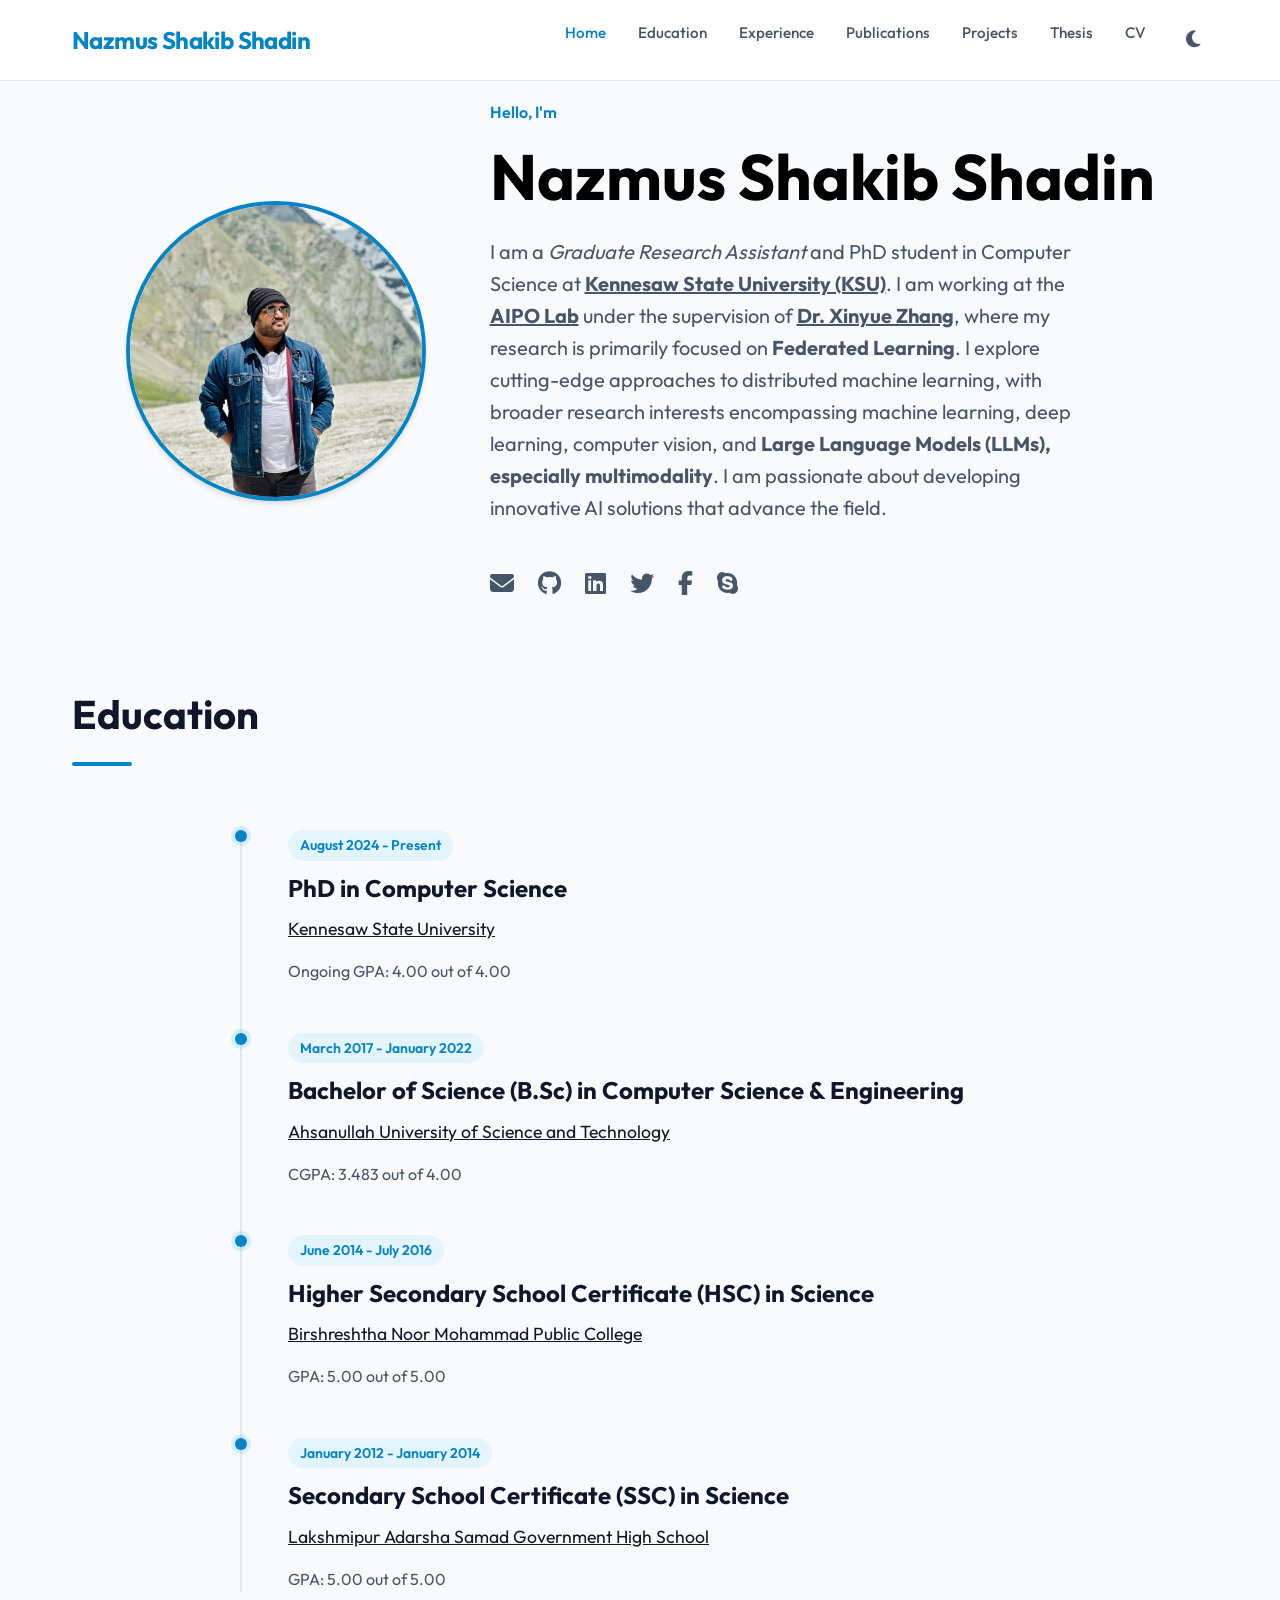
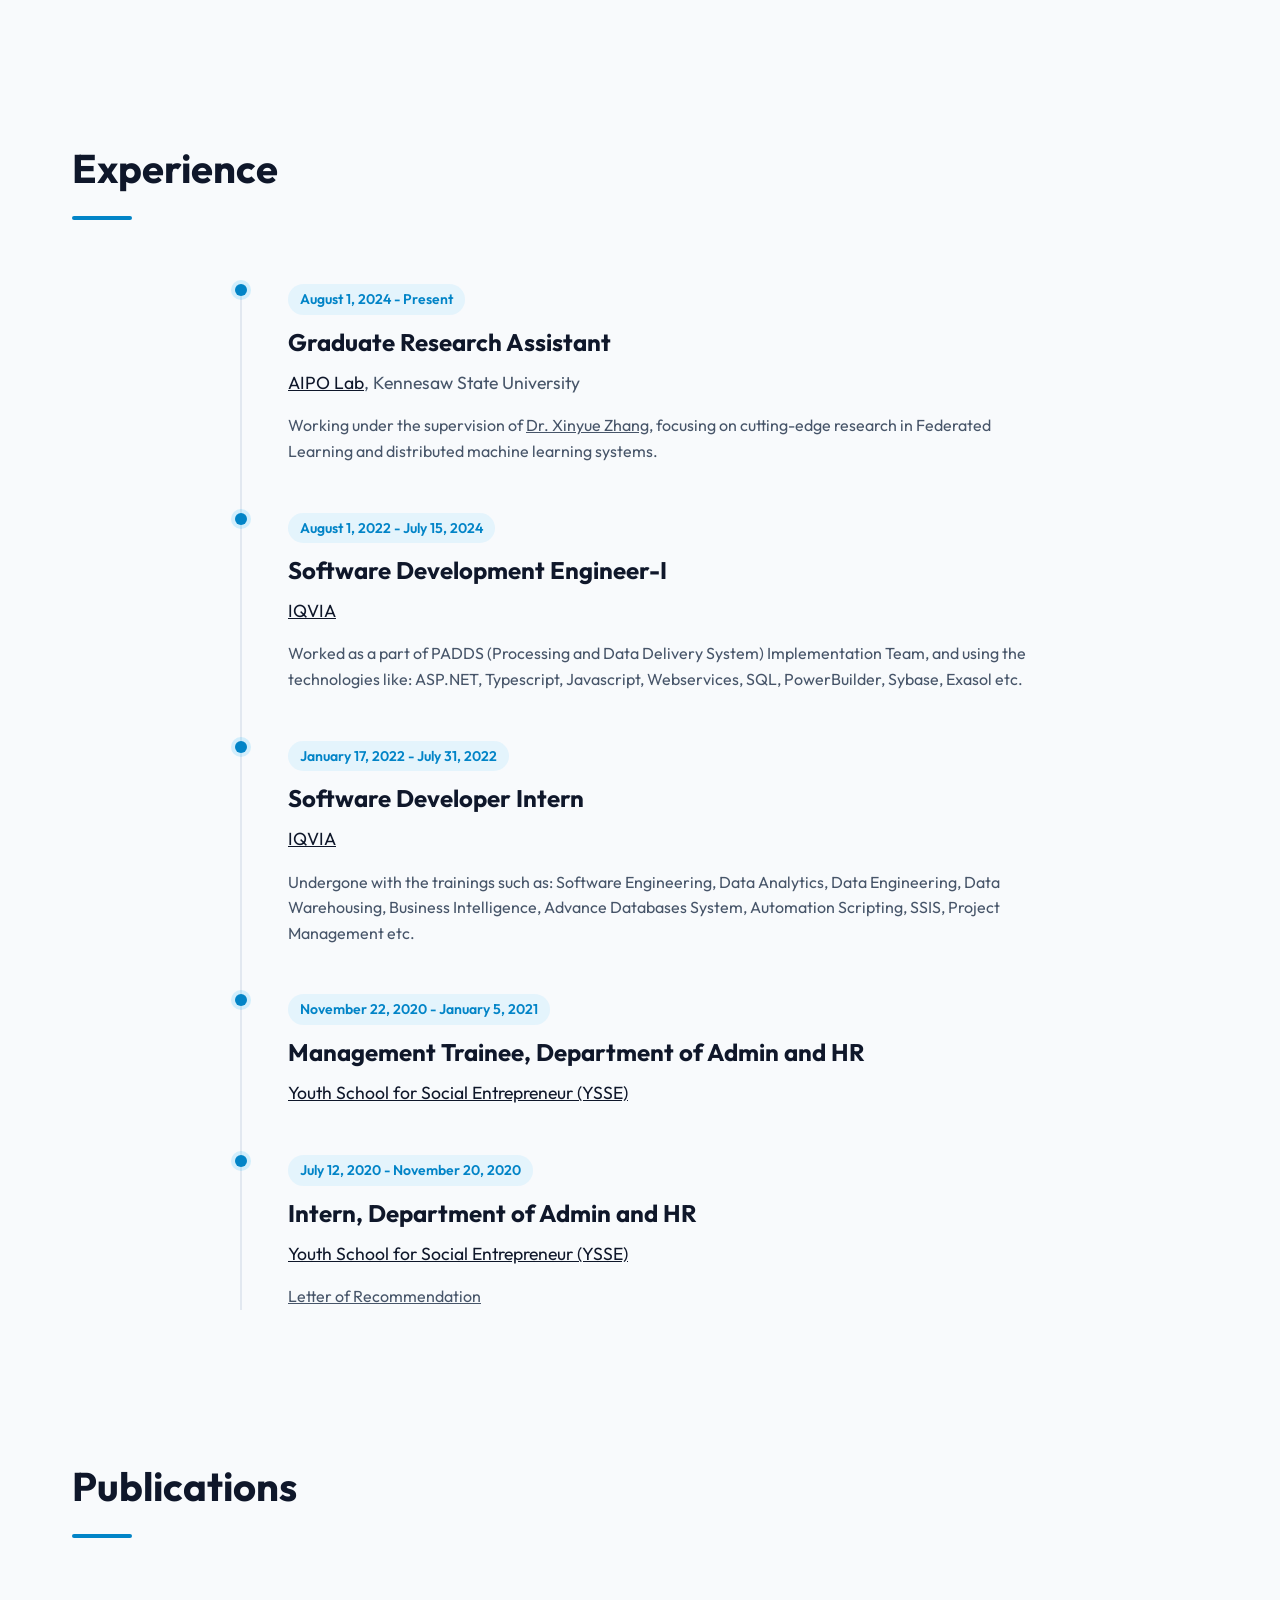
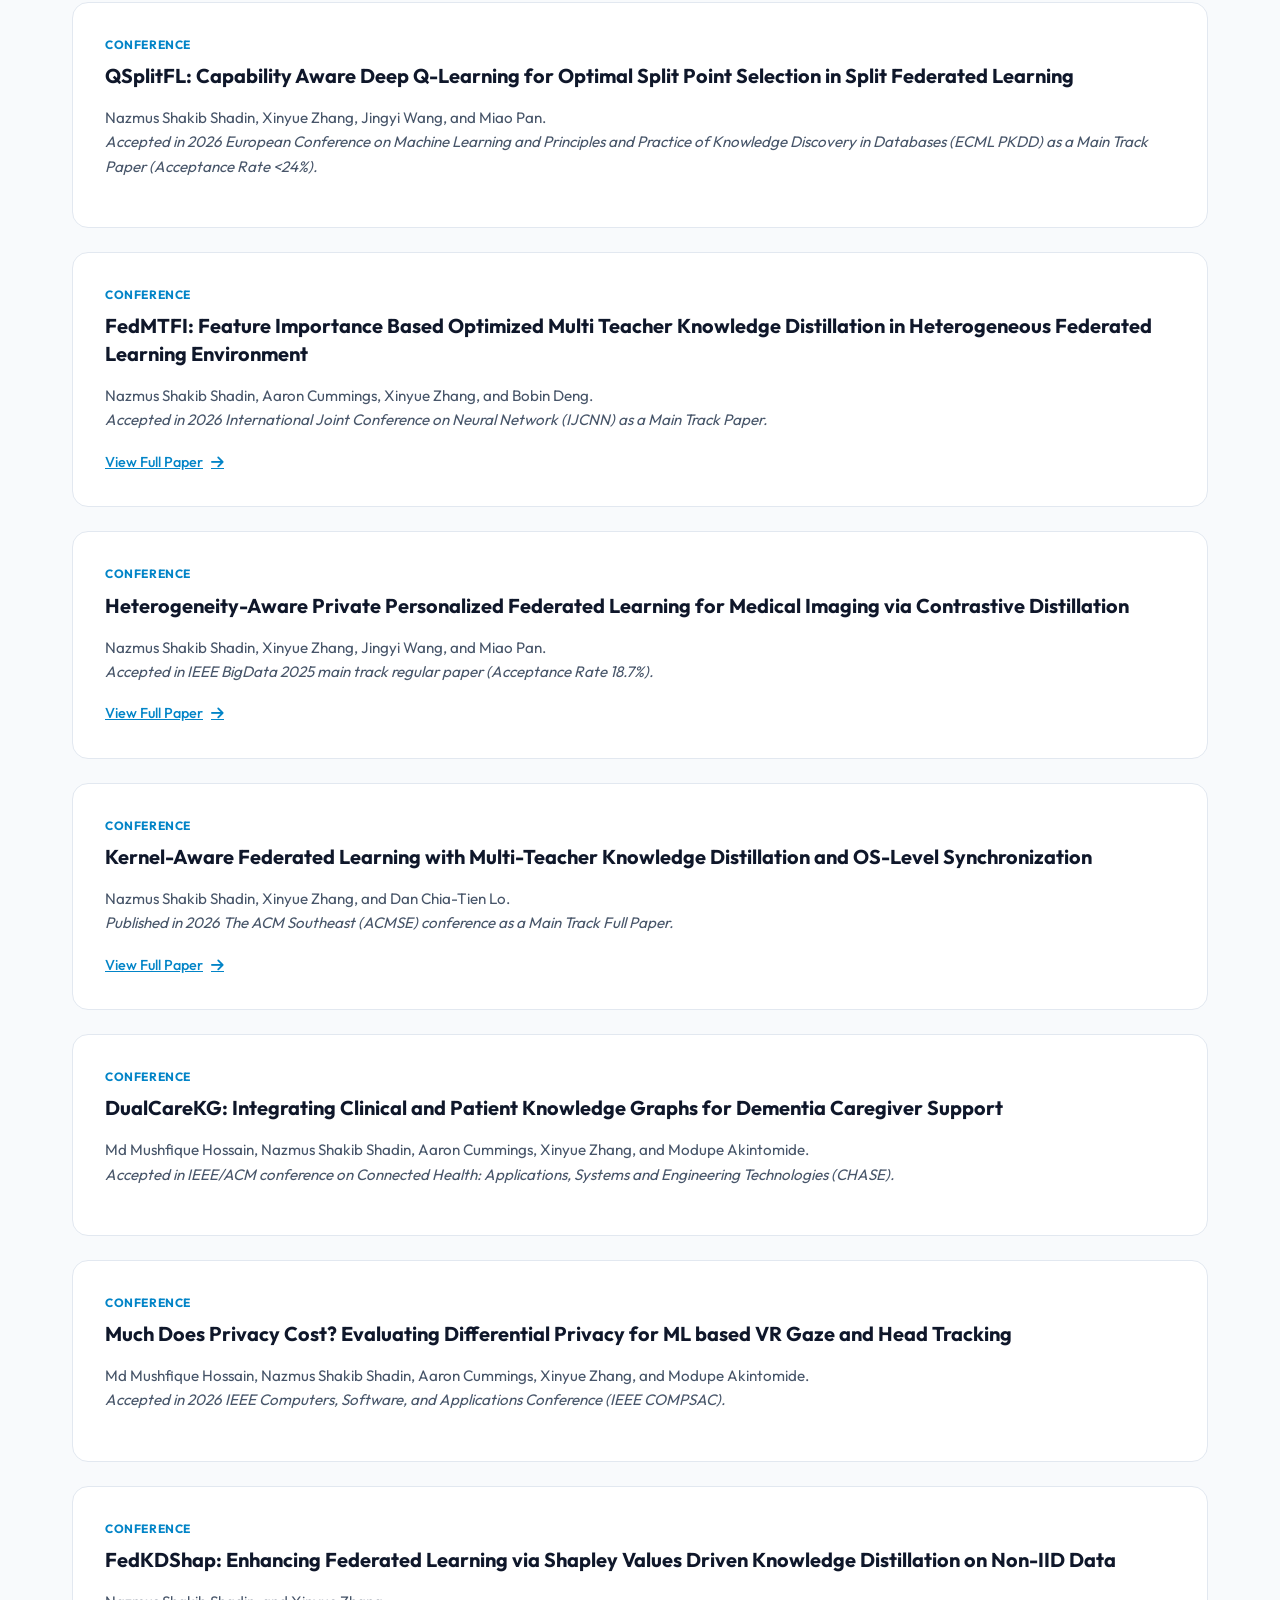
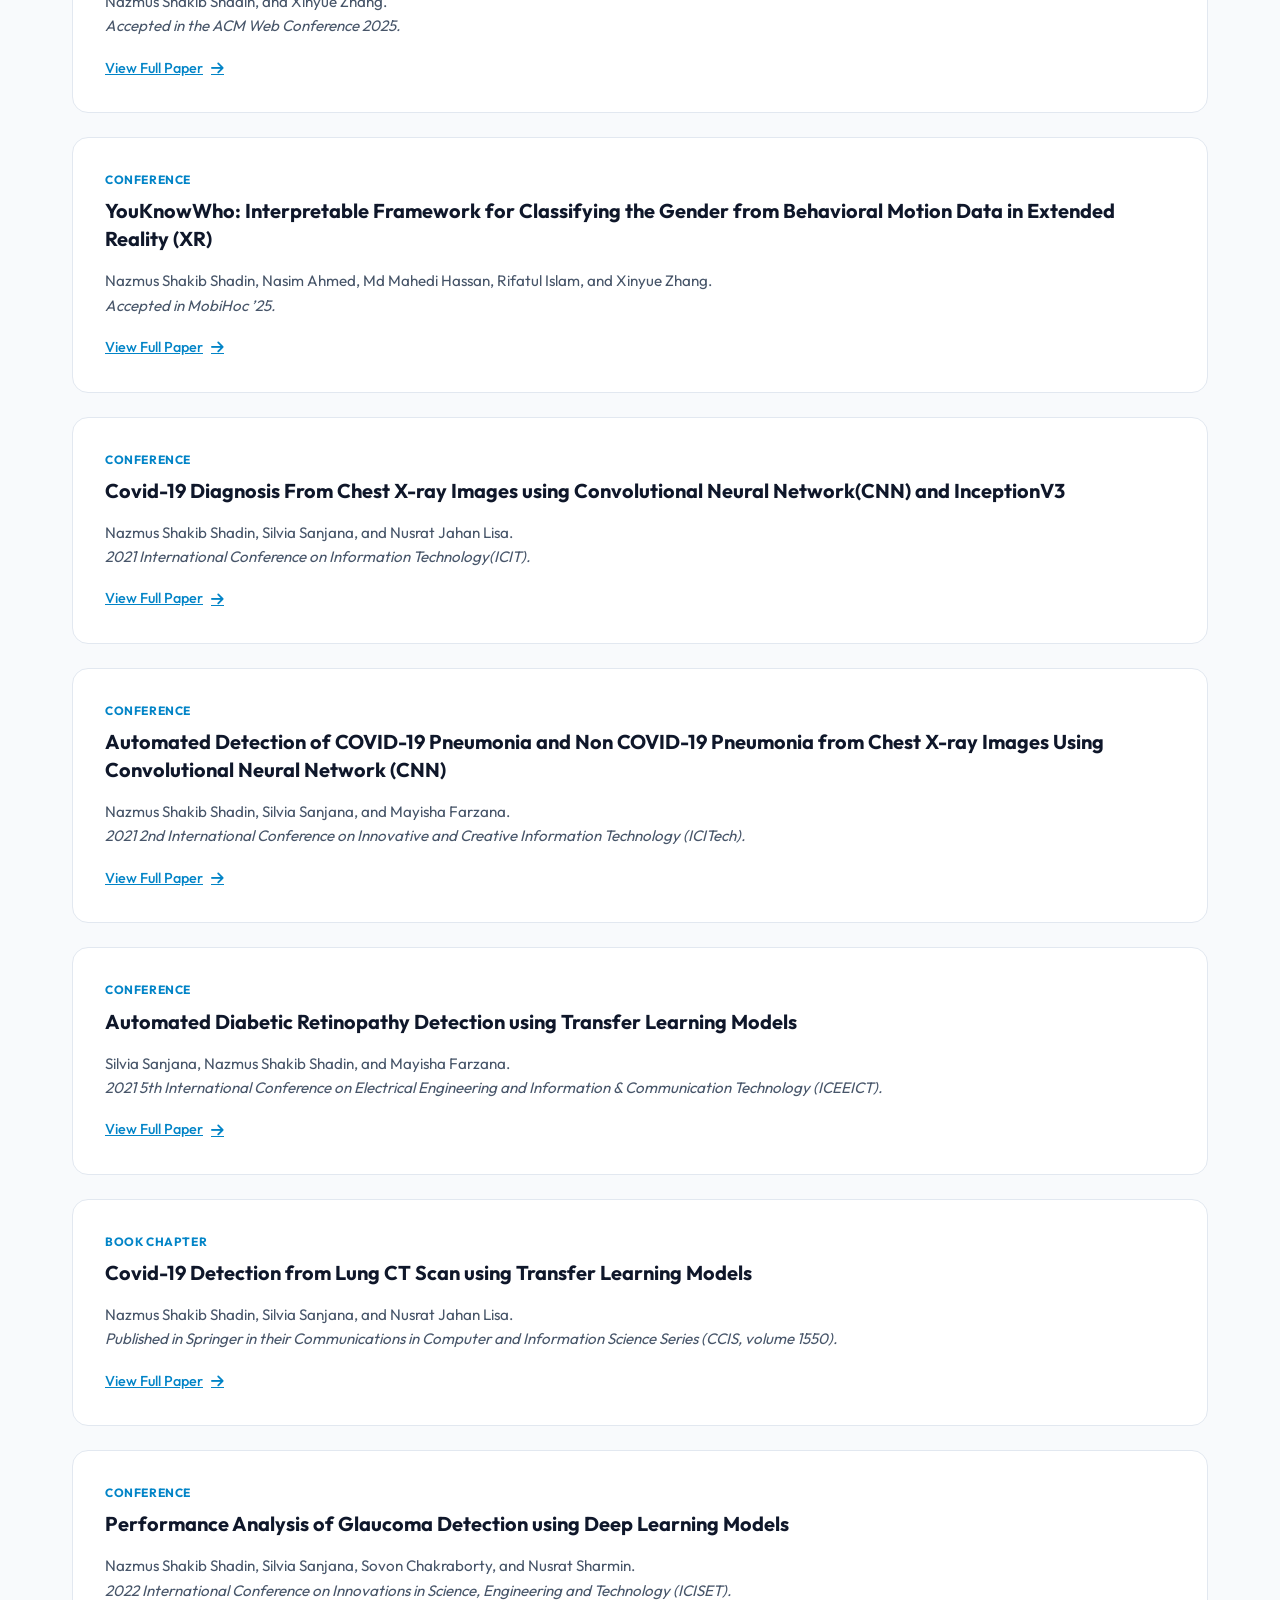
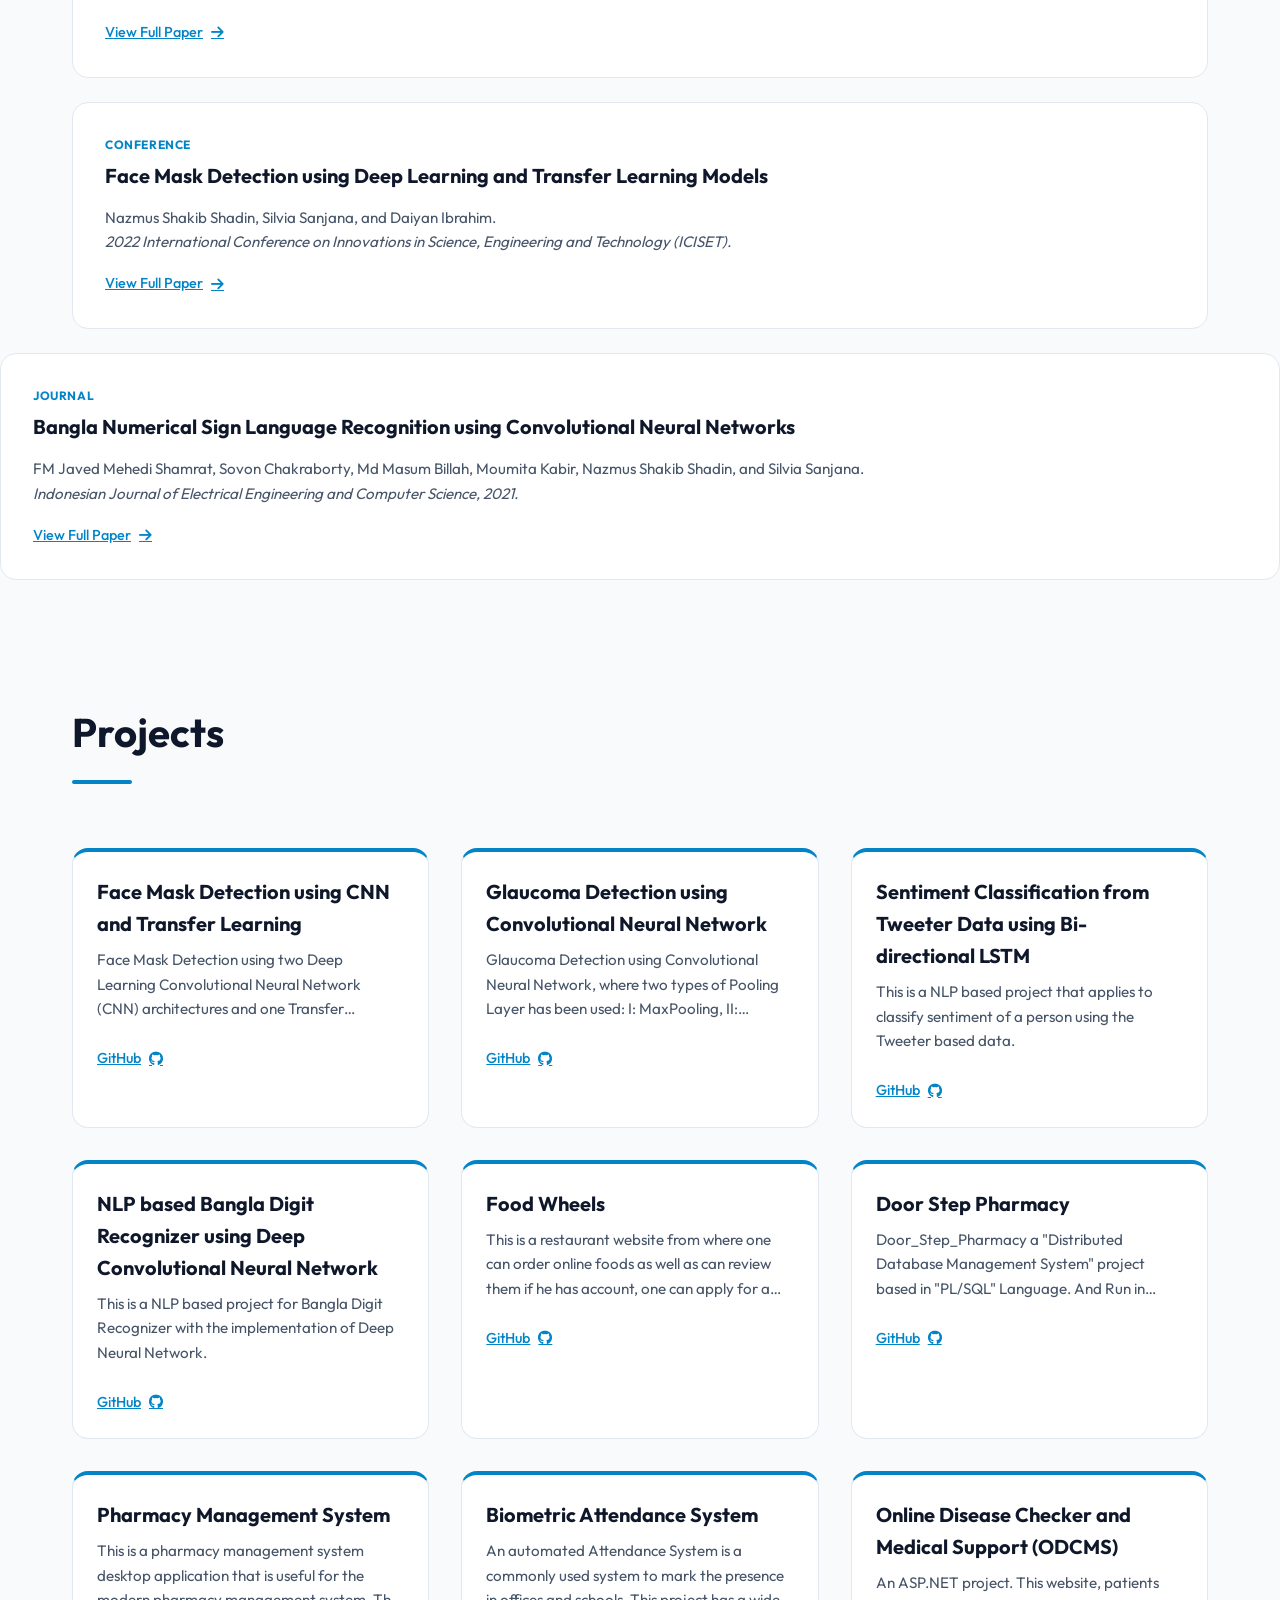
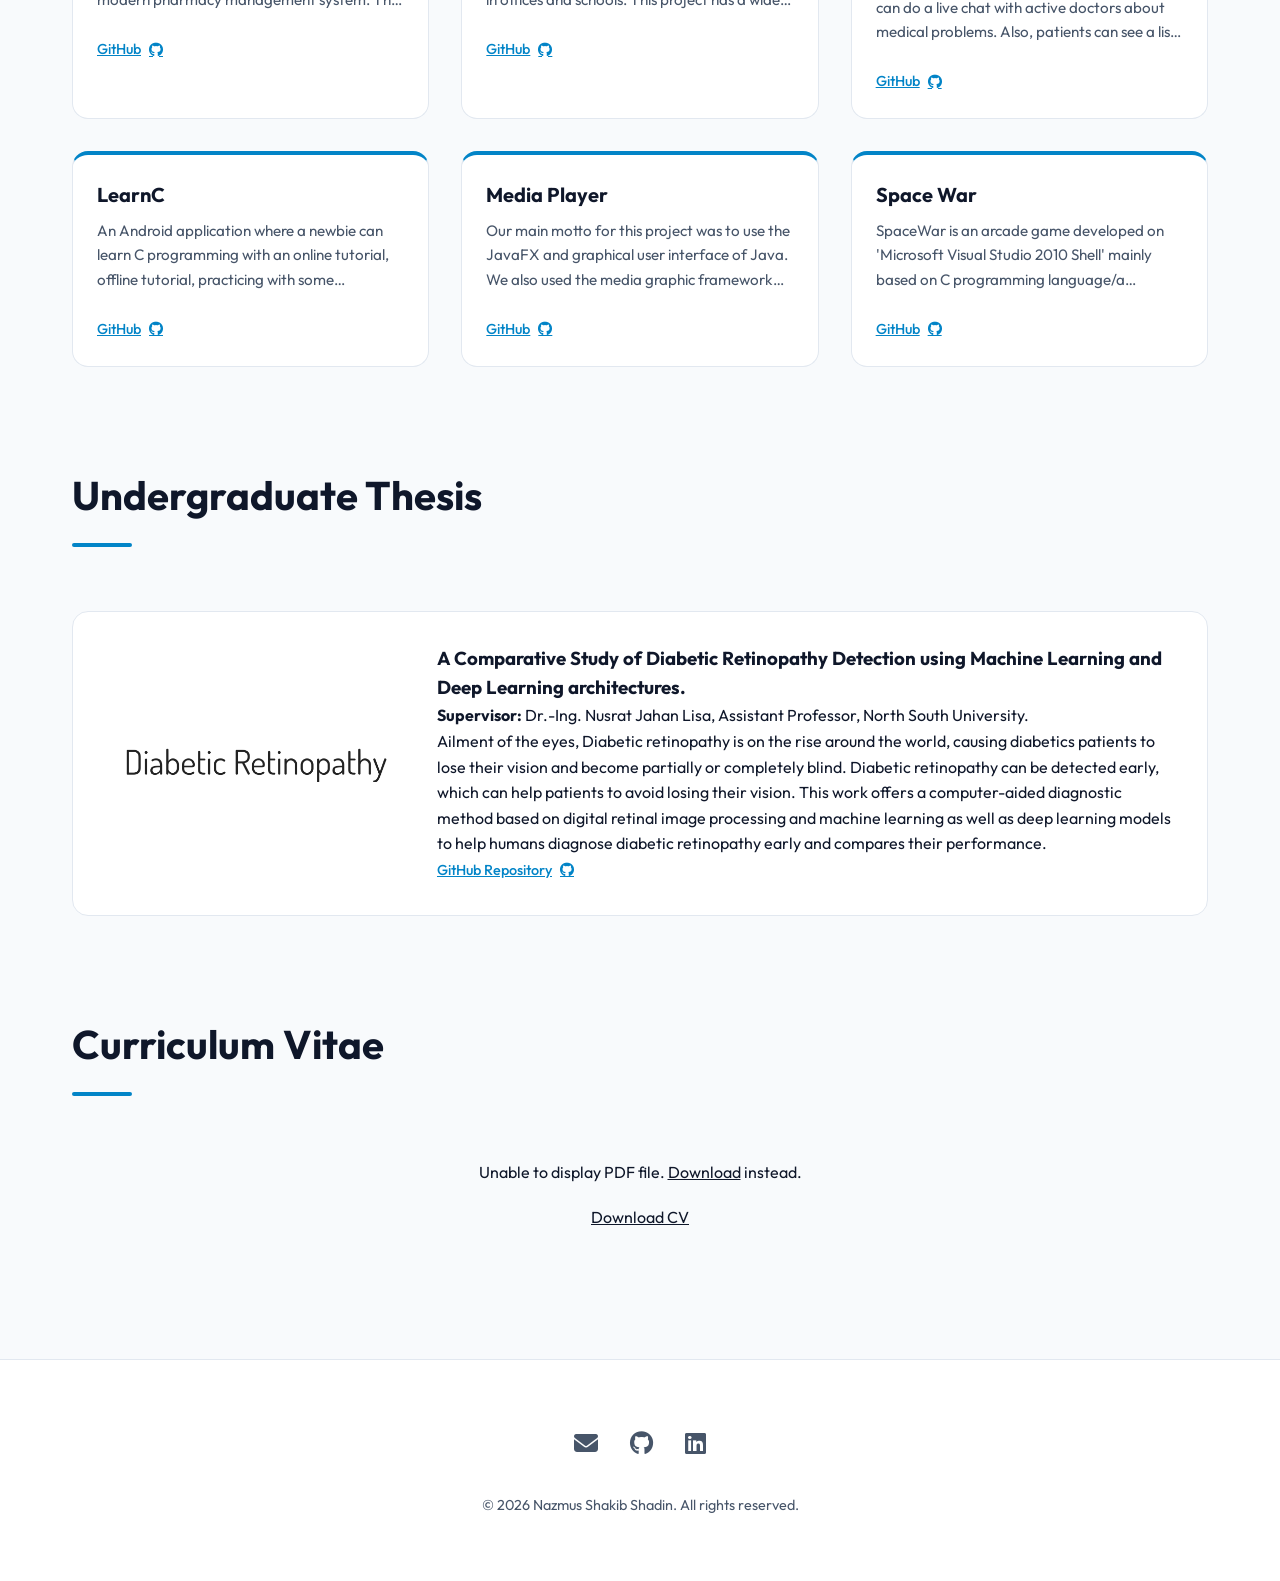
==== commit 3ffffa57: "Update index.html" ====
--- a/index.html
+++ b/index.html
@@ -352,18 +352,19 @@
                     Paper <i class="fas fa-arrow-right"></i></a>
             </div>
         </div>
-    </section>
-    <!-- Journals -->
-    <div class="publication-item">
-        <span class="publication-type">Journal</span>
-        <h3>Bangla Numerical Sign Language Recognition using Convolutional Neural Networks</h3>
-        <p>FM Javed Mehedi Shamrat, Sovon Chakraborty, Md Masum Billah, Moumita Kabir, Nazmus Shakib Shadin, and
-            Silvia Sanjana.<br>
-            <i>Indonesian Journal of Electrical Engineering and Computer Science, 2021.</i>
-        </p>
-        <a href="http://doi.org/10.11591/ijeecs.v23.i1.pp405-413" target="_blank" class="project-link">View Full
-            Paper <i class="fas fa-arrow-right"></i></a>
-    </div>
+        <!-- Journals -->
+        <div class="publication-item">
+            <span class="publication-type">Journal</span>
+            <h3>Bangla Numerical Sign Language Recognition using Convolutional Neural Networks</h3>
+            <p>FM Javed Mehedi Shamrat, Sovon Chakraborty, Md Masum Billah, Moumita Kabir, Nazmus Shakib Shadin, and
+                Silvia Sanjana.<br>
+                <i>Indonesian Journal of Electrical Engineering and Computer Science, 2021.</i>
+            </p>
+            <a href="http://doi.org/10.11591/ijeecs.v23.i1.pp405-413" target="_blank" class="project-link">View Full
+                Paper <i class="fas fa-arrow-right"></i></a>
+        </div>
+    </section>
+
 
     <!-- Projects Section -->
     <section id="projects">
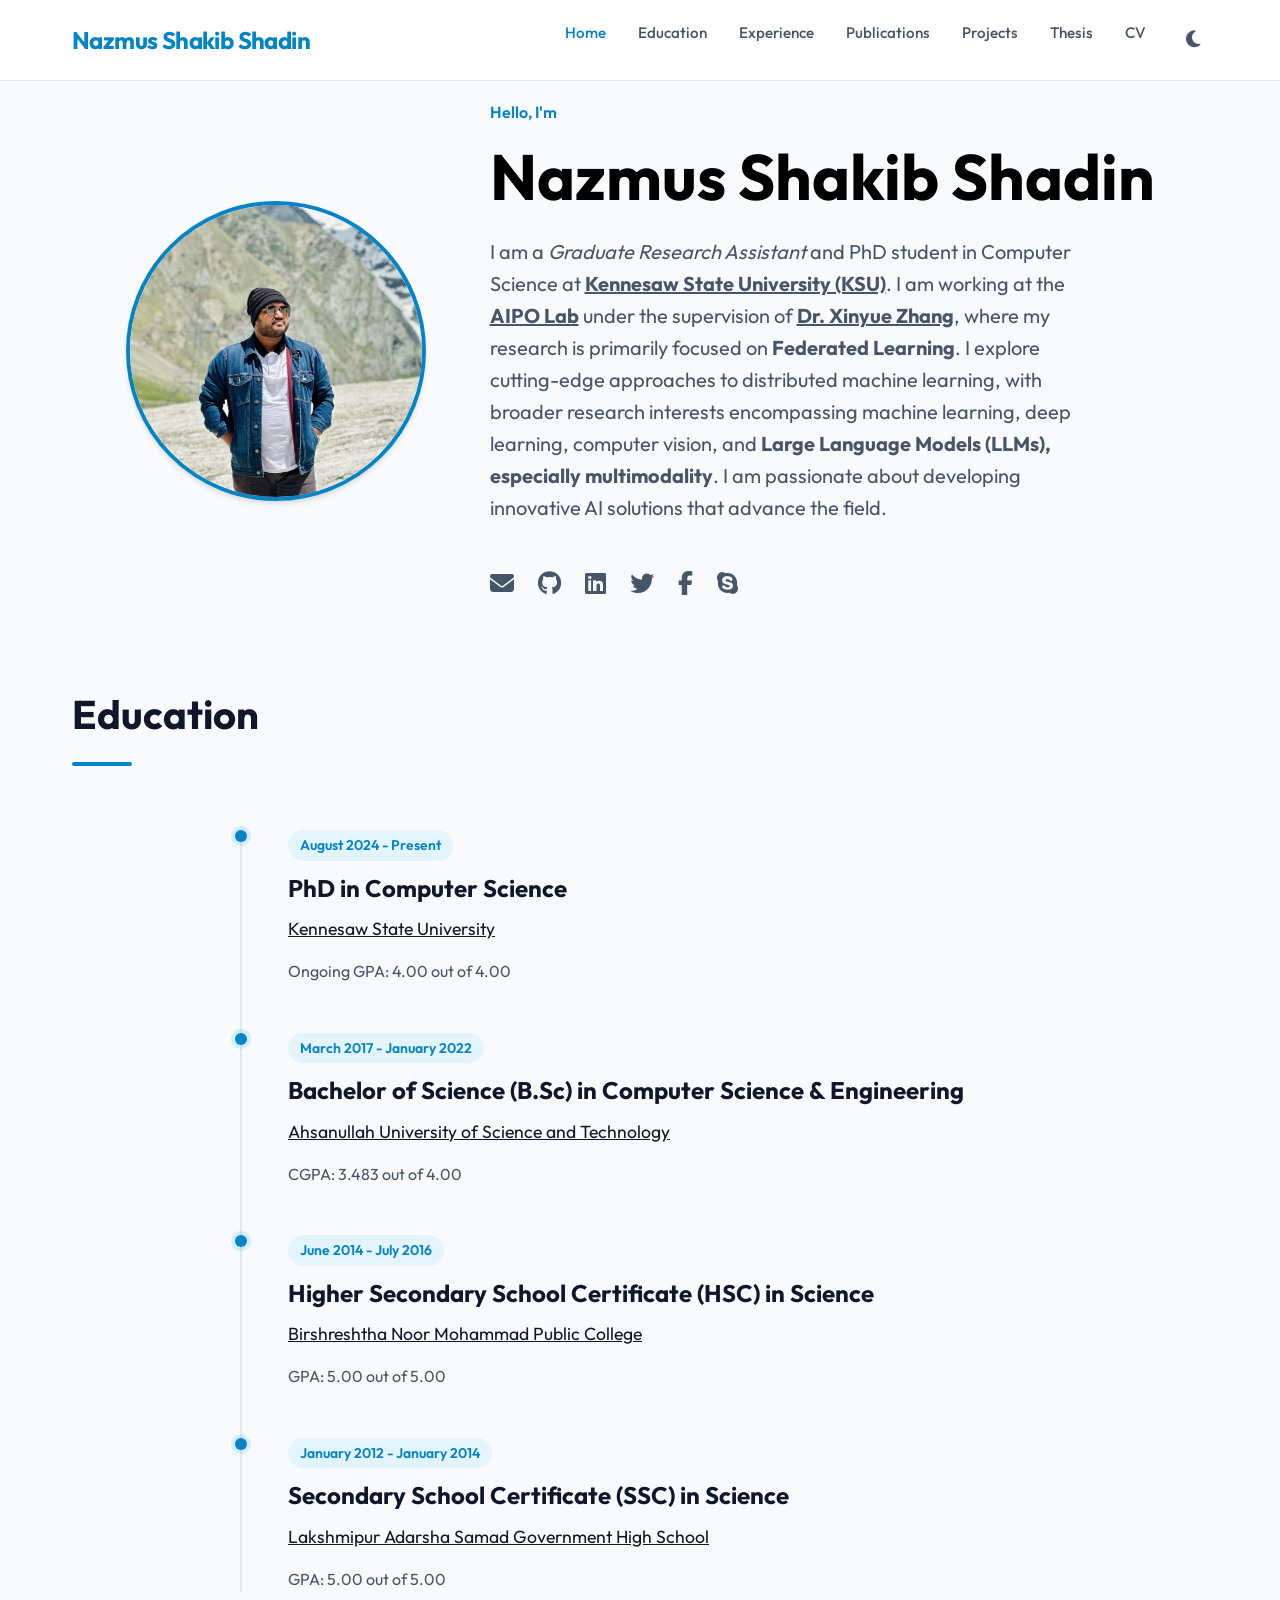
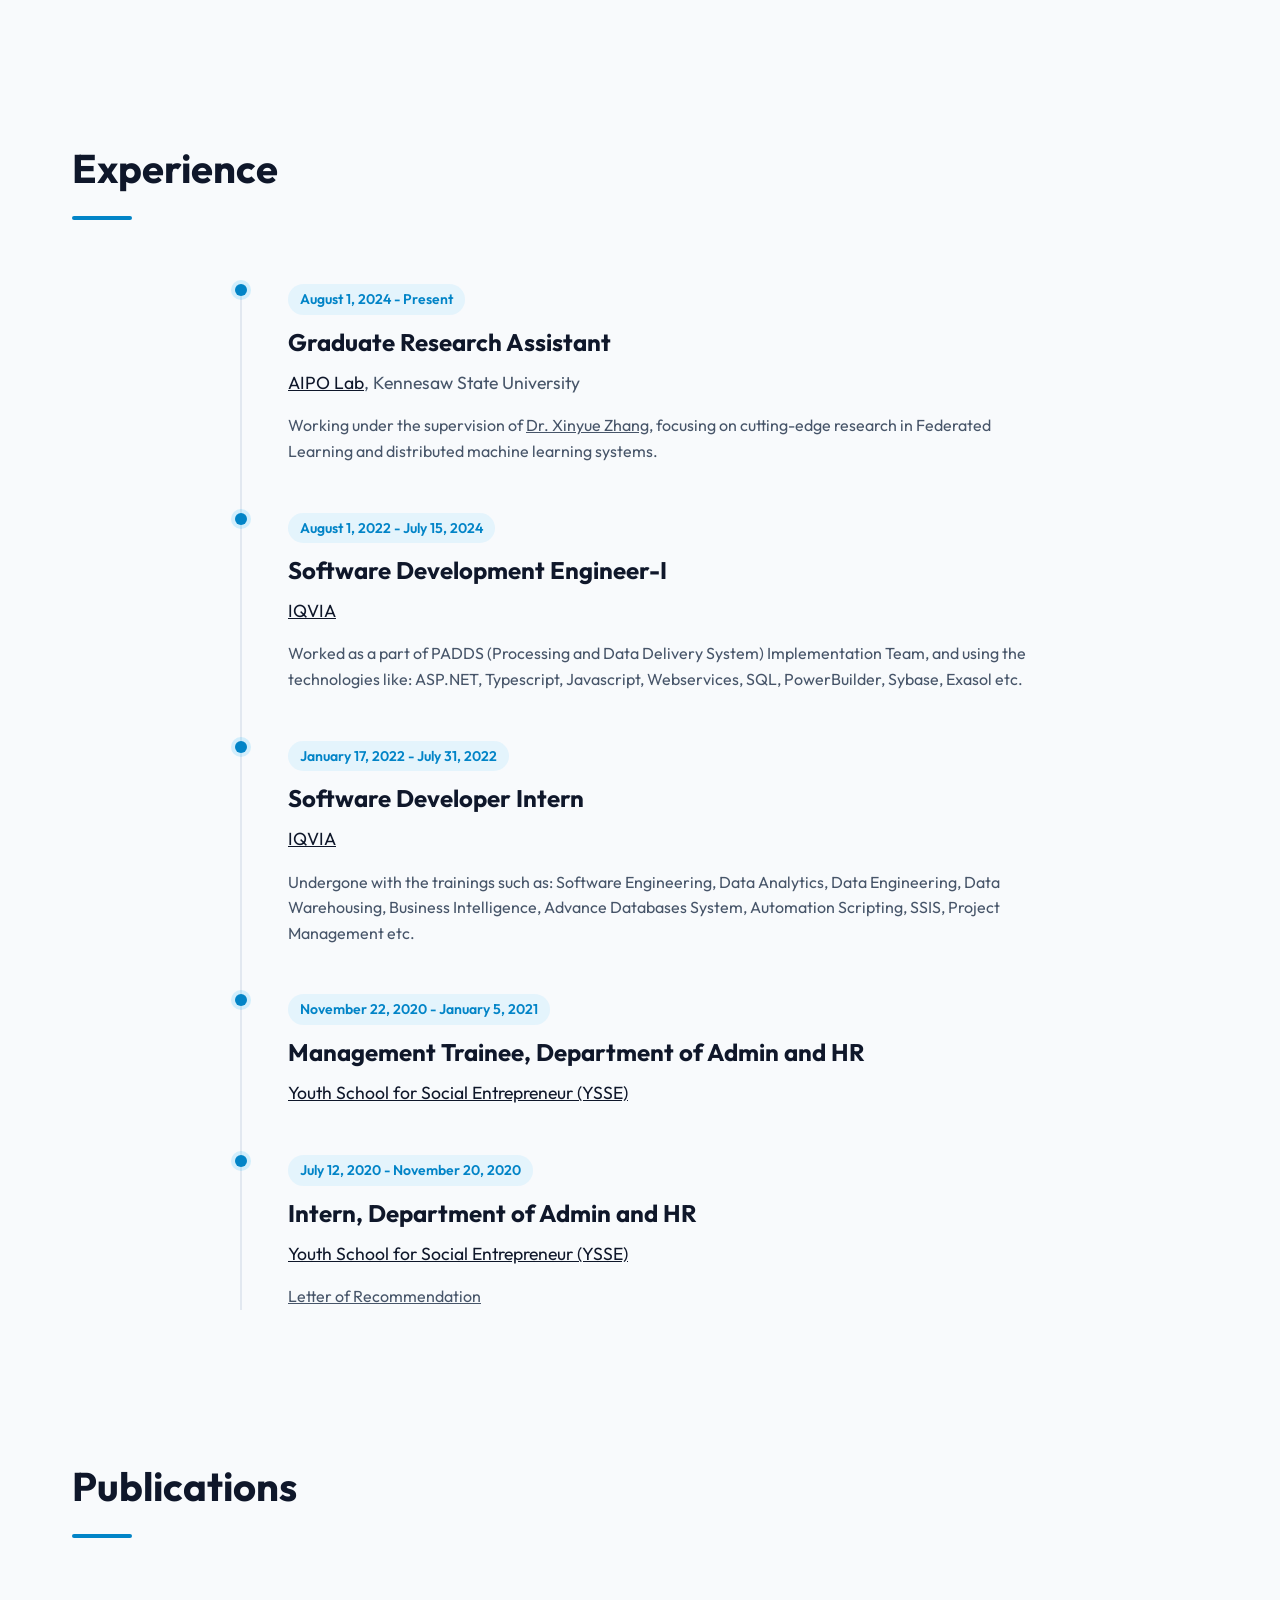
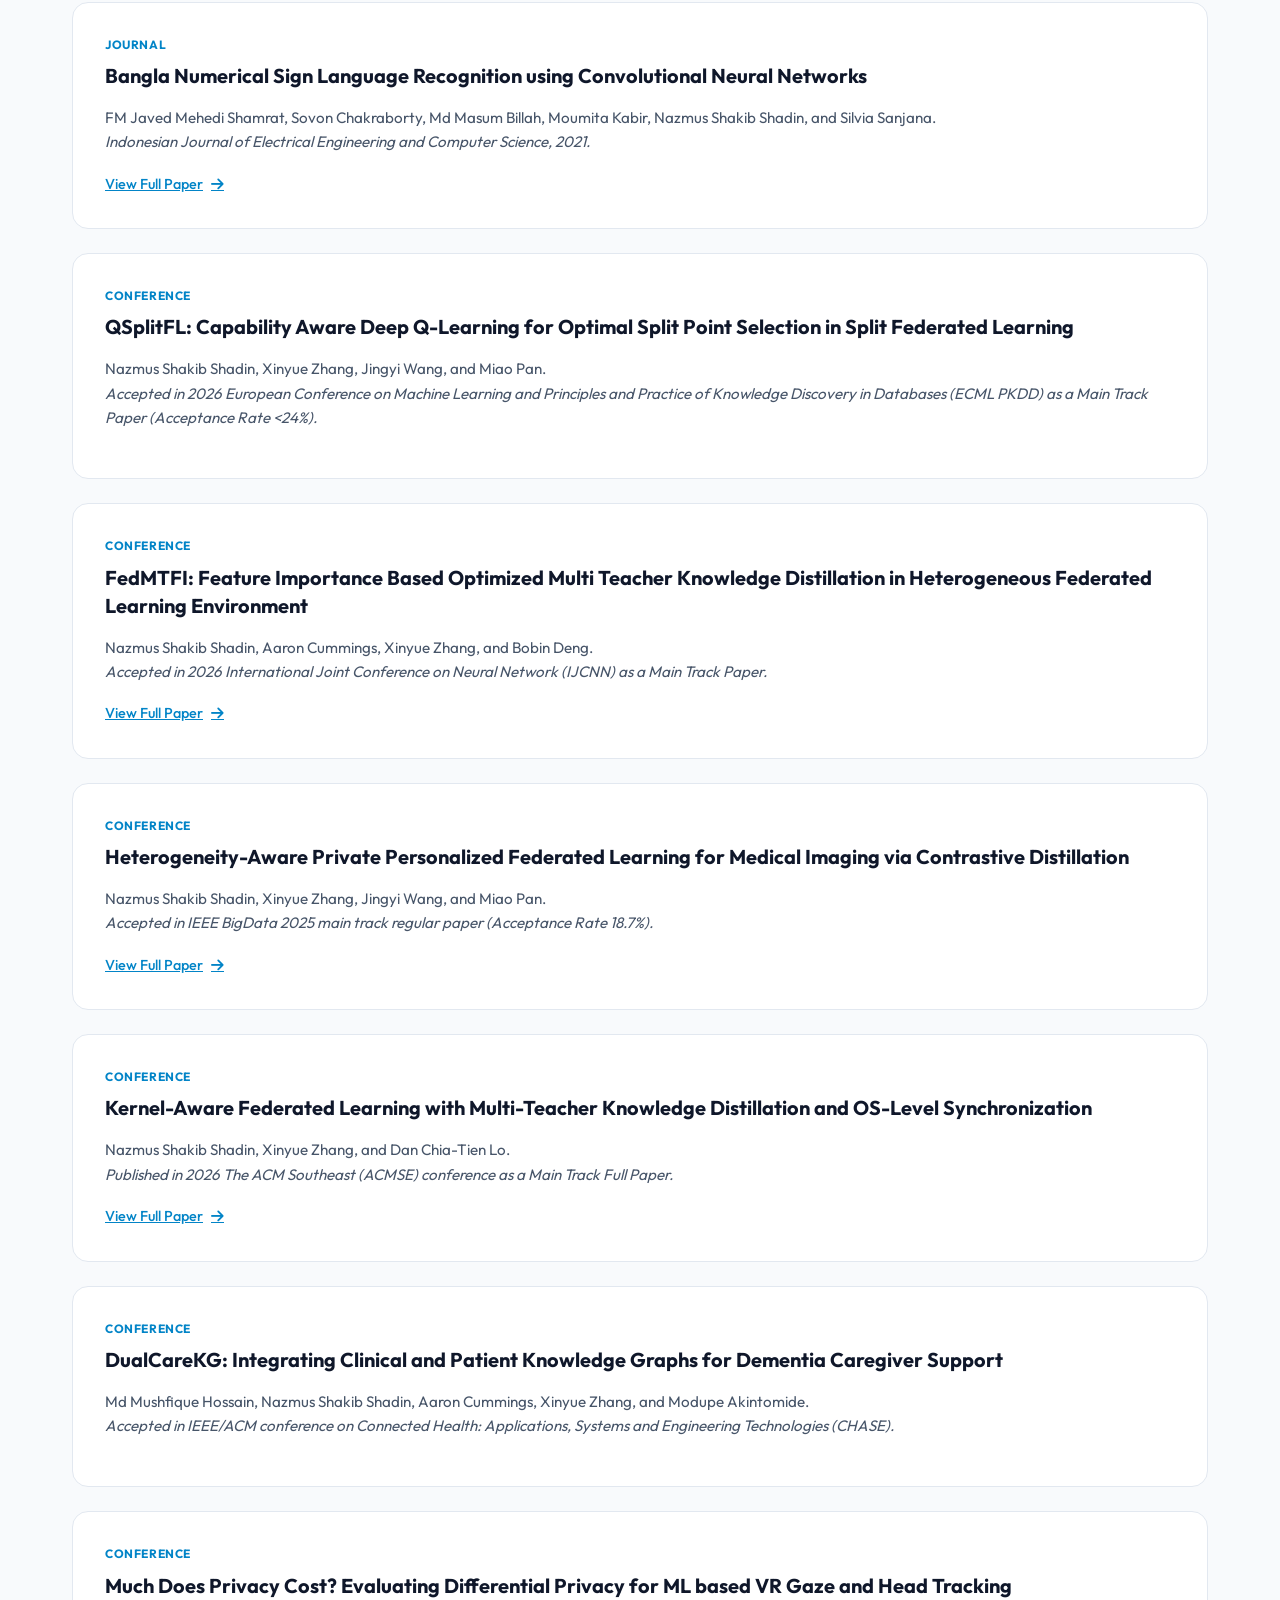
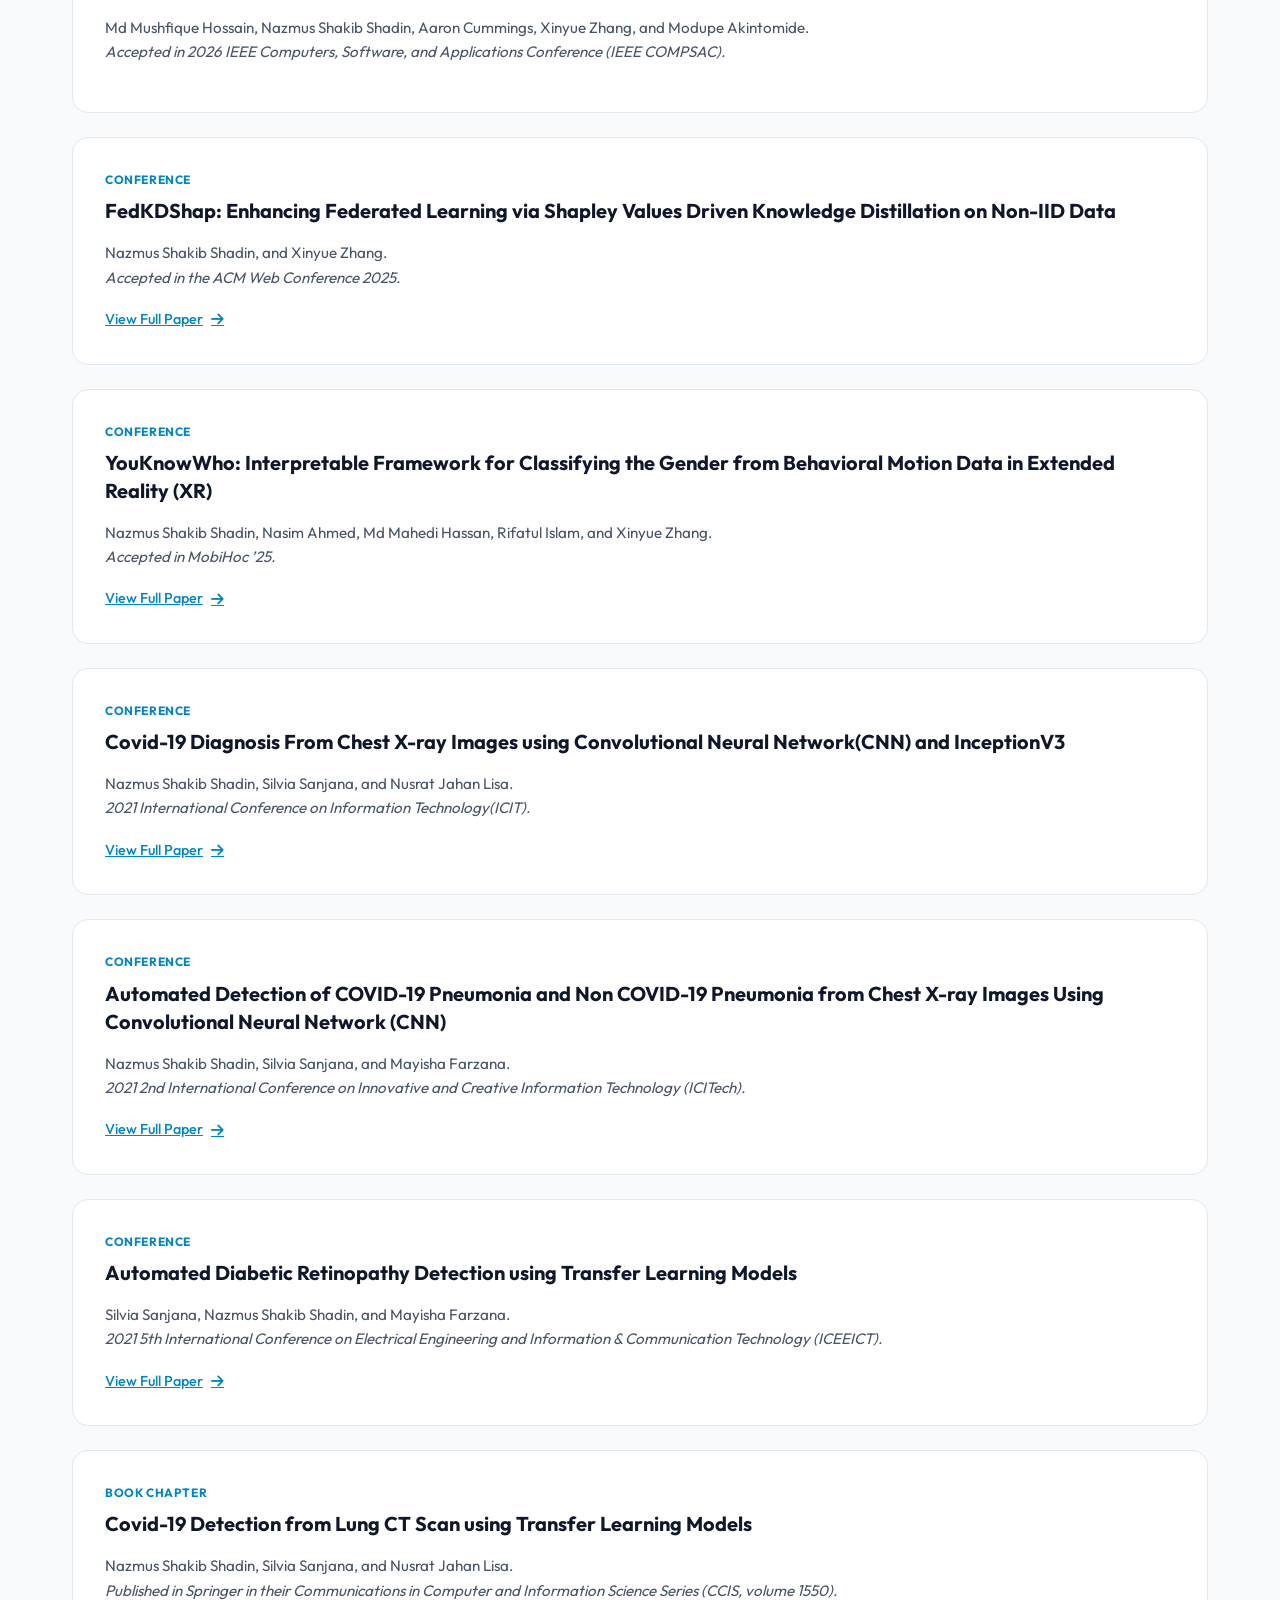
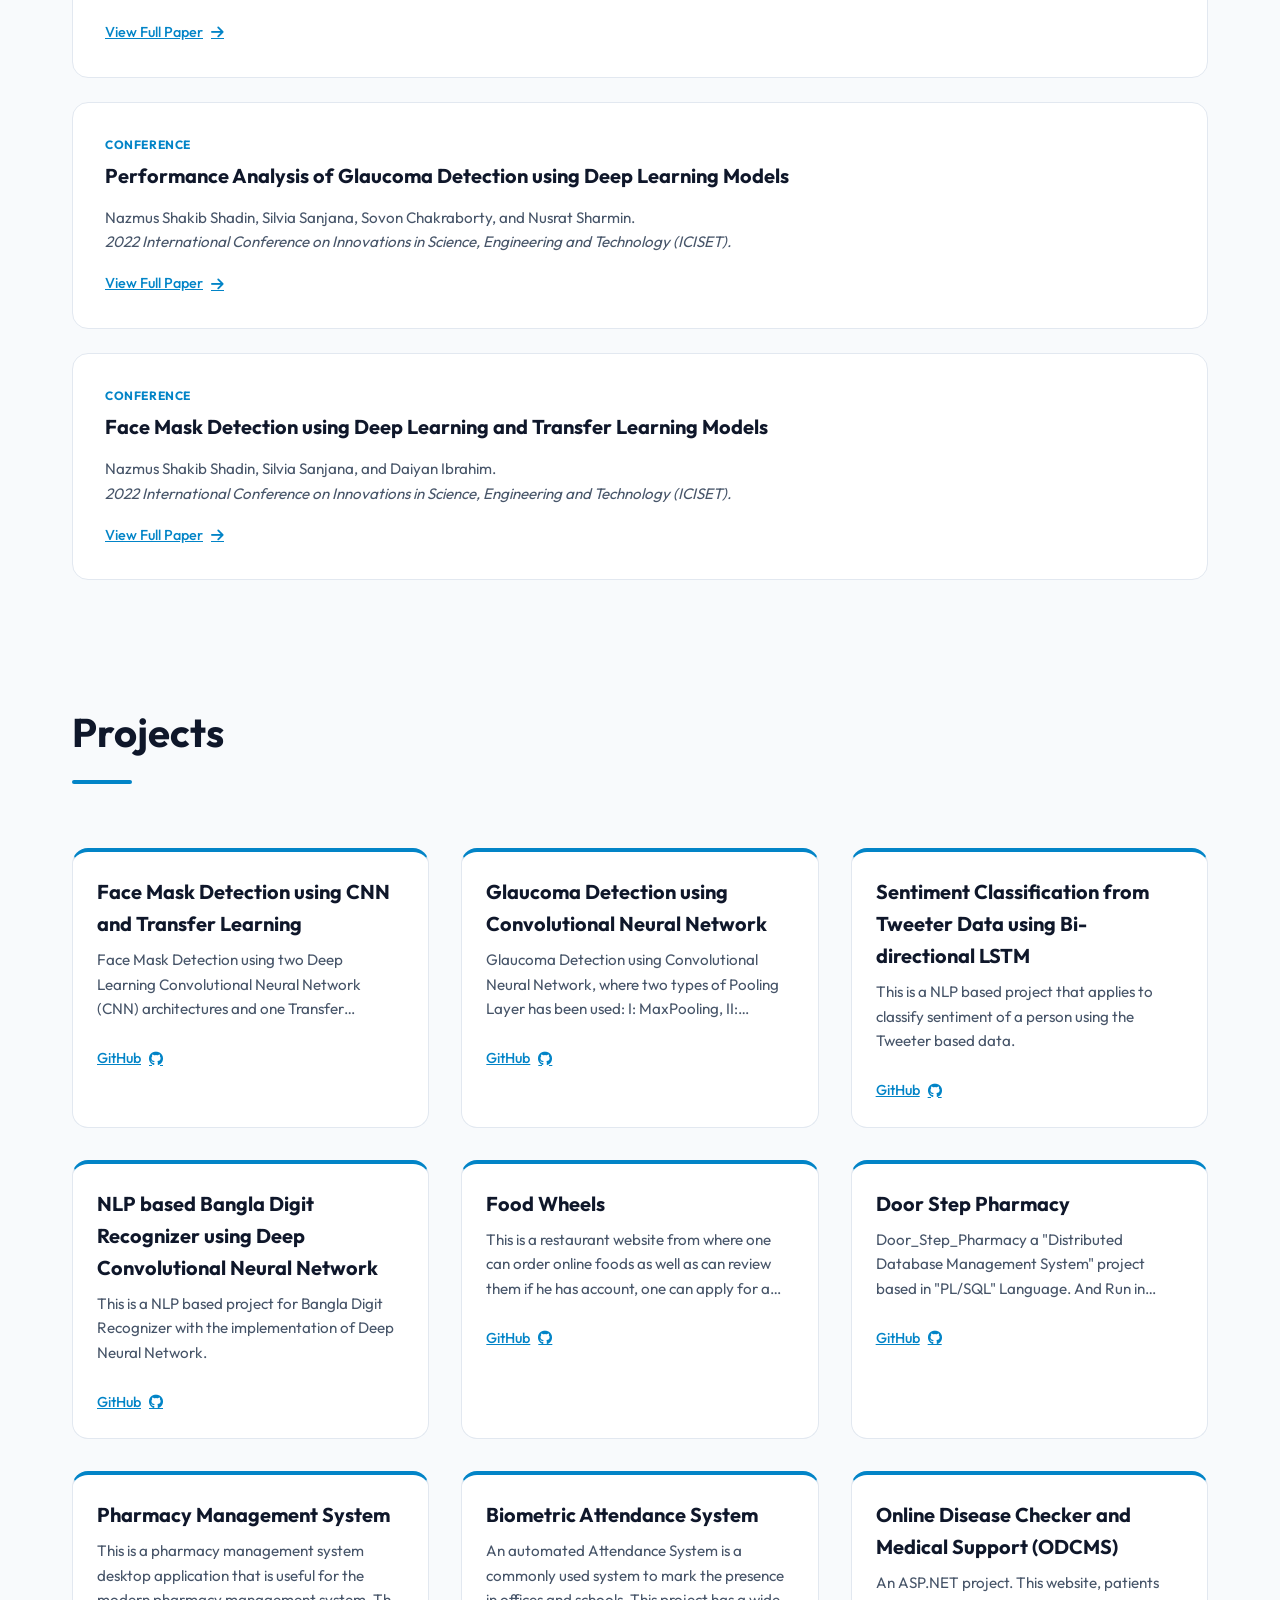
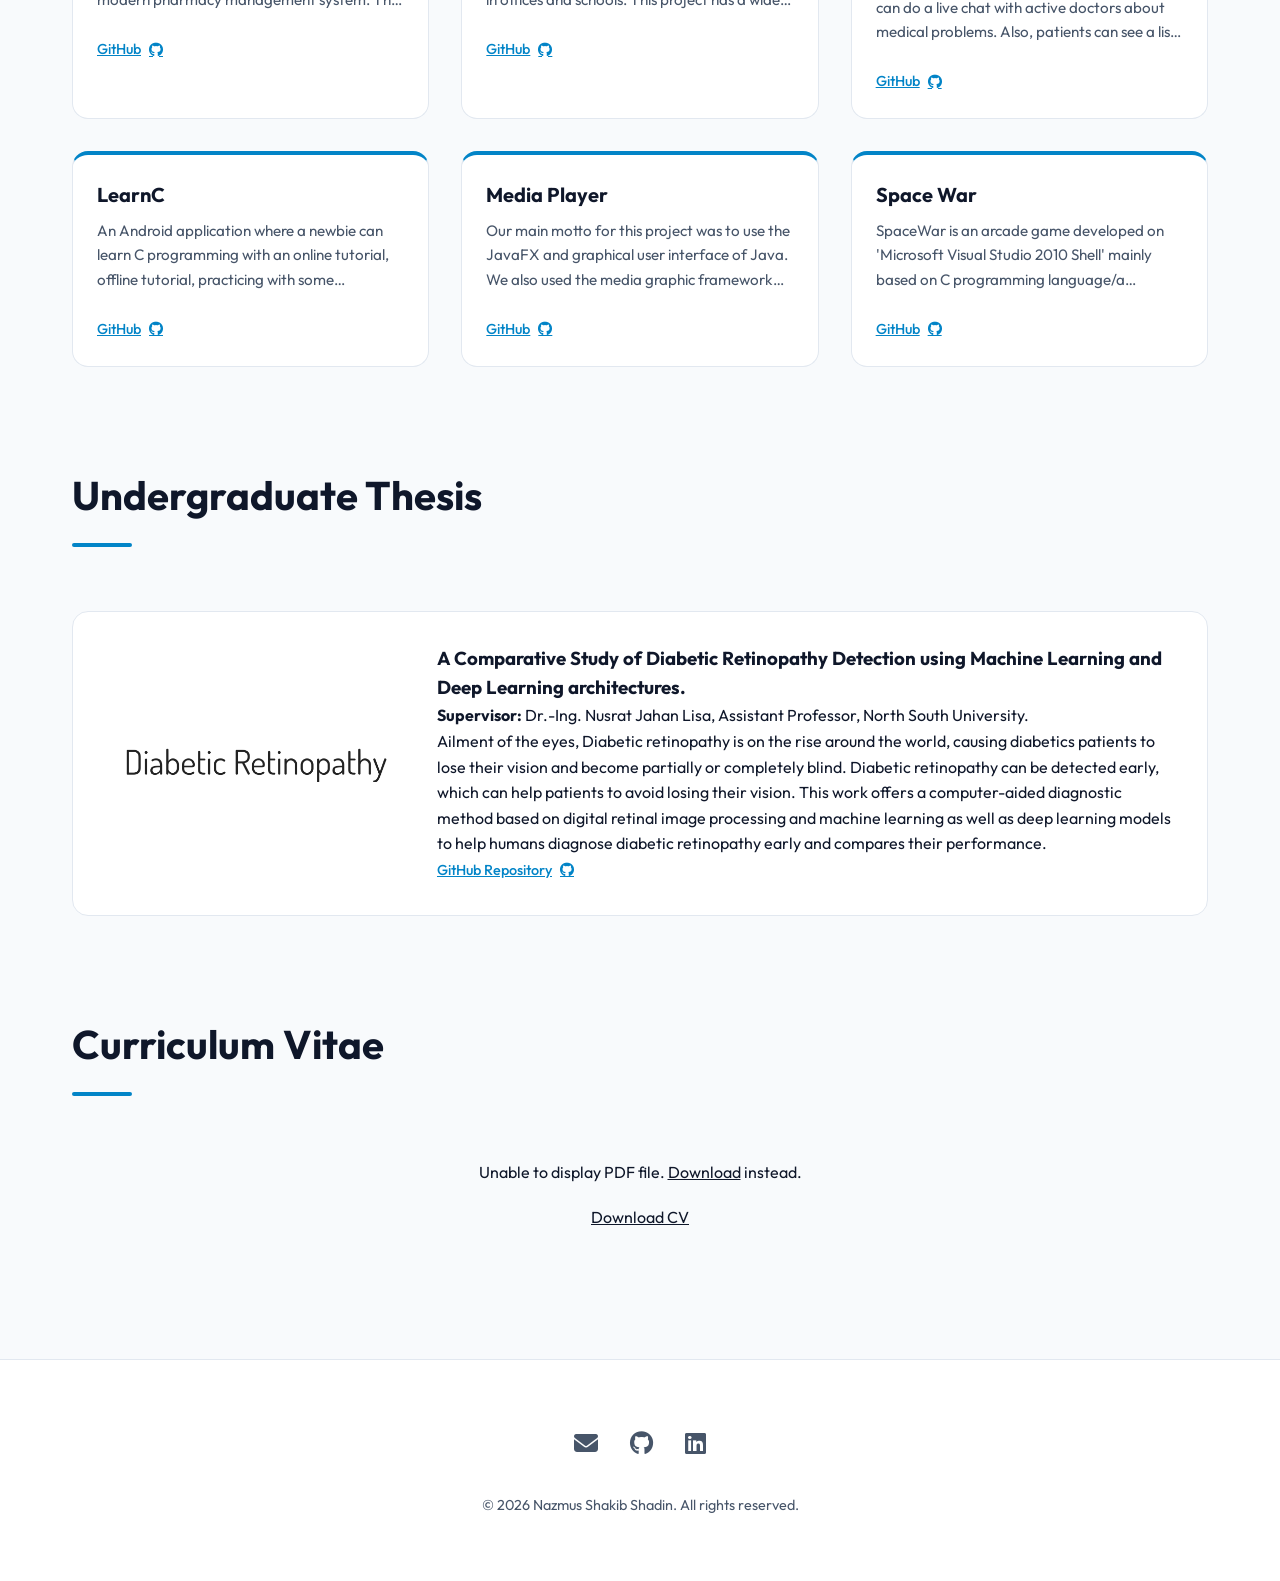
==== commit b53e25d1: "Update index.html" ====
--- a/index.html
+++ b/index.html
@@ -215,143 +215,6 @@
                 <h2>Publications</h2>
                 <div class="line"></div>
             </div>
-
-            <!-- Conferences -->
-            <div class="publication-item">
-                <span class="publication-type">Conference</span>
-                <h3>QSplitFL: Capability Aware Deep Q-Learning for Optimal Split Point Selection in Split Federated Learning</h3>
-                <p>Nazmus Shakib Shadin, Xinyue Zhang, Jingyi Wang, and Miao Pan.<br>
-                    <i>Accepted in 2026 European Conference on Machine Learning and Principles and Practice of Knowledge Discovery in Databases (ECML PKDD) as a Main Track Paper (Acceptance Rate <24%).</i>
-                </p>
-            </div>
-            <div class="publication-item">
-                <span class="publication-type">Conference</span>
-                <h3>FedMTFI: Feature Importance Based Optimized Multi Teacher Knowledge Distillation in Heterogeneous Federated Learning Environment</h3>
-                <p>Nazmus Shakib Shadin, Aaron Cummings, Xinyue Zhang, and Bobin Deng.<br>
-                    <i>Accepted in 2026 International Joint Conference on Neural Network (IJCNN) as a Main Track Paper.</i>
-                </p>
-                 <a href="https://arxiv.org/abs/2606.01607" target="_blank" class="project-link">View Full Paper
-                    <i class="fas fa-arrow-right"></i></a>
-            </div>
-            <div class="publication-item">
-                <span class="publication-type">Conference</span>
-                <h3>Heterogeneity-Aware Private Personalized Federated Learning for Medical Imaging via Contrastive Distillation</h3>
-                <p>Nazmus Shakib Shadin, Xinyue Zhang, Jingyi Wang, and Miao Pan.<br>
-                    <i>Accepted in IEEE BigData 2025 main track regular paper (Acceptance Rate 18.7%).</i>
-                </p>
-                 <a href="https://par.nsf.gov/servlets/purl/10663562" target="_blank" class="project-link">View Full Paper
-                    <i class="fas fa-arrow-right"></i></a>
-            </div>
-            <div class="publication-item">
-                <span class="publication-type">Conference</span>
-                <h3>Kernel-Aware Federated Learning with Multi-Teacher Knowledge Distillation and OS-Level Synchronization</h3>
-                <p>Nazmus Shakib Shadin, Xinyue Zhang, and Dan Chia-Tien Lo.<br>
-                    <i>Published in 2026 The ACM Southeast (ACMSE) conference as a Main Track Full Paper.</i>
-                </p>
-                 <a href="https://doi.org/10.1145/3746467.3801500" target="_blank" class="project-link">View Full Paper
-                    <i class="fas fa-arrow-right"></i></a>
-            </div>
-            <div class="publication-item">
-                <span class="publication-type">Conference</span>
-                <h3>DualCareKG: Integrating Clinical and Patient Knowledge Graphs for Dementia Caregiver Support</h3>
-                <p>Md Mushfique Hossain, Nazmus Shakib Shadin, Aaron Cummings, Xinyue Zhang, and Modupe Akintomide.<br>
-                    <i>Accepted in IEEE/ACM conference on Connected Health: Applications, Systems and Engineering Technologies (CHASE).</i>
-                </p>
-            </div>
-            <div class="publication-item">
-                <span class="publication-type">Conference</span>
-                <h3>Much Does Privacy Cost? Evaluating Differential Privacy for ML based VR Gaze and Head Tracking</h3>
-                <p>Md Mushfique Hossain, Nazmus Shakib Shadin, Aaron Cummings, Xinyue Zhang, and Modupe Akintomide.<br>
-                    <i>Accepted in 2026 IEEE Computers, Software, and Applications Conference (IEEE COMPSAC).</i>
-                </p>
-            </div>
-            <div class="publication-item">
-                <span class="publication-type">Conference</span>
-                <h3>FedKDShap: Enhancing Federated Learning via Shapley Values Driven Knowledge Distillation on Non-IID
-                    Data</h3>
-                <p>Nazmus Shakib Shadin, and Xinyue Zhang.<br>
-                    <i>Accepted in the ACM Web Conference 2025.</i>
-                </p>
-                <a href="https://dl.acm.org/doi/10.1145/3701716.3717645" target="_blank" class="project-link">View Full
-                    Paper <i class="fas fa-arrow-right"></i></a>
-            </div>
-
-            <div class="publication-item">
-                <span class="publication-type">Conference</span>
-                <h3>YouKnowWho: Interpretable Framework for Classifying the Gender from Behavioral Motion Data in
-                    Extended Reality (XR)</h3>
-                <p>Nazmus Shakib Shadin, Nasim Ahmed, Md Mahedi Hassan, Rifatul Islam, and Xinyue Zhang.<br>
-                    <i>Accepted in MobiHoc ’25.</i>
-                </p>
-                <a href="https://doi.org/10.1145/3704413.3765309" target="_blank" class="project-link">View Full Paper
-                    <i class="fas fa-arrow-right"></i></a>
-            </div>
-
-            <div class="publication-item">
-                <span class="publication-type">Conference</span>
-                <h3>Covid-19 Diagnosis From Chest X-ray Images using Convolutional Neural Network(CNN) and InceptionV3
-                </h3>
-                <p>Nazmus Shakib Shadin, Silvia Sanjana, and Nusrat Jahan Lisa.<br>
-                    <i>2021 International Conference on Information Technology(ICIT).</i>
-                </p>
-                <a href="http://doi.org/10.1109/ICIT52682.2021.9491752" target="_blank" class="project-link">View Full
-                    Paper <i class="fas fa-arrow-right"></i></a>
-            </div>
-
-            <div class="publication-item">
-                <span class="publication-type">Conference</span>
-                <h3>Automated Detection of COVID-19 Pneumonia and Non COVID-19 Pneumonia from Chest X-ray Images Using
-                    Convolutional Neural Network (CNN)</h3>
-                <p>Nazmus Shakib Shadin, Silvia Sanjana, and Mayisha Farzana.<br>
-                    <i>2021 2nd International Conference on Innovative and Creative Information Technology
-                        (ICITech).</i>
-                </p>
-                <a href="http://doi.org/10.1109/ICITech50181.2021.9590174" target="_blank" class="project-link">View
-                    Full Paper <i class="fas fa-arrow-right"></i></a>
-            </div>
-
-            <div class="publication-item">
-                <span class="publication-type">Conference</span>
-                <h3>Automated Diabetic Retinopathy Detection using Transfer Learning Models</h3>
-                <p>Silvia Sanjana, Nazmus Shakib Shadin, and Mayisha Farzana.<br>
-                    <i>2021 5th International Conference on Electrical Engineering and Information & Communication
-                        Technology (ICEEICT).</i>
-                </p>
-                <a href="http://doi.org/10.1109/ICEEICT53905.2021.9667793" target="_blank" class="project-link">View
-                    Full Paper <i class="fas fa-arrow-right"></i></a>
-            </div>
-
-            <div class="publication-item">
-                <span class="publication-type">Book Chapter</span>
-                <h3>Covid-19 Detection from Lung CT Scan using Transfer Learning Models</h3>
-                <p>Nazmus Shakib Shadin, Silvia Sanjana, and Nusrat Jahan Lisa.<br>
-                    <i>Published in Springer in their Communications in Computer and Information Science Series (CCIS,
-                        volume 1550).</i>
-                </p>
-                <a href="http://doi.org/10.1007/978-3-031-17181-9_5" target="_blank" class="project-link">View Full
-                    Paper <i class="fas fa-arrow-right"></i></a>
-            </div>
-
-            <div class="publication-item">
-                <span class="publication-type">Conference</span>
-                <h3>Performance Analysis of Glaucoma Detection using Deep Learning Models</h3>
-                <p>Nazmus Shakib Shadin, Silvia Sanjana, Sovon Chakraborty, and Nusrat Sharmin.<br>
-                    <i>2022 International Conference on Innovations in Science, Engineering and Technology (ICISET).</i>
-                </p>
-                <a href="http://doi.org/10.1109/ICISET54810.2022.9775828" target="_blank" class="project-link">View Full
-                    Paper <i class="fas fa-arrow-right"></i></a>
-            </div>
-
-            <div class="publication-item">
-                <span class="publication-type">Conference</span>
-                <h3>Face Mask Detection using Deep Learning and Transfer Learning Models</h3>
-                <p>Nazmus Shakib Shadin, Silvia Sanjana, and Daiyan Ibrahim.<br>
-                    <i>2022 International Conference on Innovations in Science, Engineering and Technology (ICISET).</i>
-                </p>
-                <a href="http://doi.org/10.1109/ICISET54810.2022.9775925" target="_blank" class="project-link">View Full
-                    Paper <i class="fas fa-arrow-right"></i></a>
-            </div>
-        </div>
         <!-- Journals -->
         <div class="publication-item">
             <span class="publication-type">Journal</span>
@@ -363,6 +226,143 @@
             <a href="http://doi.org/10.11591/ijeecs.v23.i1.pp405-413" target="_blank" class="project-link">View Full
                 Paper <i class="fas fa-arrow-right"></i></a>
         </div>
+            <!-- Conferences -->
+            <div class="publication-item">
+                <span class="publication-type">Conference</span>
+                <h3>QSplitFL: Capability Aware Deep Q-Learning for Optimal Split Point Selection in Split Federated Learning</h3>
+                <p>Nazmus Shakib Shadin, Xinyue Zhang, Jingyi Wang, and Miao Pan.<br>
+                    <i>Accepted in 2026 European Conference on Machine Learning and Principles and Practice of Knowledge Discovery in Databases (ECML PKDD) as a Main Track Paper (Acceptance Rate <24%).</i>
+                </p>
+            </div>
+            <div class="publication-item">
+                <span class="publication-type">Conference</span>
+                <h3>FedMTFI: Feature Importance Based Optimized Multi Teacher Knowledge Distillation in Heterogeneous Federated Learning Environment</h3>
+                <p>Nazmus Shakib Shadin, Aaron Cummings, Xinyue Zhang, and Bobin Deng.<br>
+                    <i>Accepted in 2026 International Joint Conference on Neural Network (IJCNN) as a Main Track Paper.</i>
+                </p>
+                 <a href="https://arxiv.org/abs/2606.01607" target="_blank" class="project-link">View Full Paper
+                    <i class="fas fa-arrow-right"></i></a>
+            </div>
+            <div class="publication-item">
+                <span class="publication-type">Conference</span>
+                <h3>Heterogeneity-Aware Private Personalized Federated Learning for Medical Imaging via Contrastive Distillation</h3>
+                <p>Nazmus Shakib Shadin, Xinyue Zhang, Jingyi Wang, and Miao Pan.<br>
+                    <i>Accepted in IEEE BigData 2025 main track regular paper (Acceptance Rate 18.7%).</i>
+                </p>
+                 <a href="https://par.nsf.gov/servlets/purl/10663562" target="_blank" class="project-link">View Full Paper
+                    <i class="fas fa-arrow-right"></i></a>
+            </div>
+            <div class="publication-item">
+                <span class="publication-type">Conference</span>
+                <h3>Kernel-Aware Federated Learning with Multi-Teacher Knowledge Distillation and OS-Level Synchronization</h3>
+                <p>Nazmus Shakib Shadin, Xinyue Zhang, and Dan Chia-Tien Lo.<br>
+                    <i>Published in 2026 The ACM Southeast (ACMSE) conference as a Main Track Full Paper.</i>
+                </p>
+                 <a href="https://doi.org/10.1145/3746467.3801500" target="_blank" class="project-link">View Full Paper
+                    <i class="fas fa-arrow-right"></i></a>
+            </div>
+            <div class="publication-item">
+                <span class="publication-type">Conference</span>
+                <h3>DualCareKG: Integrating Clinical and Patient Knowledge Graphs for Dementia Caregiver Support</h3>
+                <p>Md Mushfique Hossain, Nazmus Shakib Shadin, Aaron Cummings, Xinyue Zhang, and Modupe Akintomide.<br>
+                    <i>Accepted in IEEE/ACM conference on Connected Health: Applications, Systems and Engineering Technologies (CHASE).</i>
+                </p>
+            </div>
+            <div class="publication-item">
+                <span class="publication-type">Conference</span>
+                <h3>Much Does Privacy Cost? Evaluating Differential Privacy for ML based VR Gaze and Head Tracking</h3>
+                <p>Md Mushfique Hossain, Nazmus Shakib Shadin, Aaron Cummings, Xinyue Zhang, and Modupe Akintomide.<br>
+                    <i>Accepted in 2026 IEEE Computers, Software, and Applications Conference (IEEE COMPSAC).</i>
+                </p>
+            </div>
+            <div class="publication-item">
+                <span class="publication-type">Conference</span>
+                <h3>FedKDShap: Enhancing Federated Learning via Shapley Values Driven Knowledge Distillation on Non-IID
+                    Data</h3>
+                <p>Nazmus Shakib Shadin, and Xinyue Zhang.<br>
+                    <i>Accepted in the ACM Web Conference 2025.</i>
+                </p>
+                <a href="https://dl.acm.org/doi/10.1145/3701716.3717645" target="_blank" class="project-link">View Full
+                    Paper <i class="fas fa-arrow-right"></i></a>
+            </div>
+
+            <div class="publication-item">
+                <span class="publication-type">Conference</span>
+                <h3>YouKnowWho: Interpretable Framework for Classifying the Gender from Behavioral Motion Data in
+                    Extended Reality (XR)</h3>
+                <p>Nazmus Shakib Shadin, Nasim Ahmed, Md Mahedi Hassan, Rifatul Islam, and Xinyue Zhang.<br>
+                    <i>Accepted in MobiHoc ’25.</i>
+                </p>
+                <a href="https://doi.org/10.1145/3704413.3765309" target="_blank" class="project-link">View Full Paper
+                    <i class="fas fa-arrow-right"></i></a>
+            </div>
+
+            <div class="publication-item">
+                <span class="publication-type">Conference</span>
+                <h3>Covid-19 Diagnosis From Chest X-ray Images using Convolutional Neural Network(CNN) and InceptionV3
+                </h3>
+                <p>Nazmus Shakib Shadin, Silvia Sanjana, and Nusrat Jahan Lisa.<br>
+                    <i>2021 International Conference on Information Technology(ICIT).</i>
+                </p>
+                <a href="http://doi.org/10.1109/ICIT52682.2021.9491752" target="_blank" class="project-link">View Full
+                    Paper <i class="fas fa-arrow-right"></i></a>
+            </div>
+
+            <div class="publication-item">
+                <span class="publication-type">Conference</span>
+                <h3>Automated Detection of COVID-19 Pneumonia and Non COVID-19 Pneumonia from Chest X-ray Images Using
+                    Convolutional Neural Network (CNN)</h3>
+                <p>Nazmus Shakib Shadin, Silvia Sanjana, and Mayisha Farzana.<br>
+                    <i>2021 2nd International Conference on Innovative and Creative Information Technology
+                        (ICITech).</i>
+                </p>
+                <a href="http://doi.org/10.1109/ICITech50181.2021.9590174" target="_blank" class="project-link">View
+                    Full Paper <i class="fas fa-arrow-right"></i></a>
+            </div>
+
+            <div class="publication-item">
+                <span class="publication-type">Conference</span>
+                <h3>Automated Diabetic Retinopathy Detection using Transfer Learning Models</h3>
+                <p>Silvia Sanjana, Nazmus Shakib Shadin, and Mayisha Farzana.<br>
+                    <i>2021 5th International Conference on Electrical Engineering and Information & Communication
+                        Technology (ICEEICT).</i>
+                </p>
+                <a href="http://doi.org/10.1109/ICEEICT53905.2021.9667793" target="_blank" class="project-link">View
+                    Full Paper <i class="fas fa-arrow-right"></i></a>
+            </div>
+
+            <div class="publication-item">
+                <span class="publication-type">Book Chapter</span>
+                <h3>Covid-19 Detection from Lung CT Scan using Transfer Learning Models</h3>
+                <p>Nazmus Shakib Shadin, Silvia Sanjana, and Nusrat Jahan Lisa.<br>
+                    <i>Published in Springer in their Communications in Computer and Information Science Series (CCIS,
+                        volume 1550).</i>
+                </p>
+                <a href="http://doi.org/10.1007/978-3-031-17181-9_5" target="_blank" class="project-link">View Full
+                    Paper <i class="fas fa-arrow-right"></i></a>
+            </div>
+
+            <div class="publication-item">
+                <span class="publication-type">Conference</span>
+                <h3>Performance Analysis of Glaucoma Detection using Deep Learning Models</h3>
+                <p>Nazmus Shakib Shadin, Silvia Sanjana, Sovon Chakraborty, and Nusrat Sharmin.<br>
+                    <i>2022 International Conference on Innovations in Science, Engineering and Technology (ICISET).</i>
+                </p>
+                <a href="http://doi.org/10.1109/ICISET54810.2022.9775828" target="_blank" class="project-link">View Full
+                    Paper <i class="fas fa-arrow-right"></i></a>
+            </div>
+
+            <div class="publication-item">
+                <span class="publication-type">Conference</span>
+                <h3>Face Mask Detection using Deep Learning and Transfer Learning Models</h3>
+                <p>Nazmus Shakib Shadin, Silvia Sanjana, and Daiyan Ibrahim.<br>
+                    <i>2022 International Conference on Innovations in Science, Engineering and Technology (ICISET).</i>
+                </p>
+                <a href="http://doi.org/10.1109/ICISET54810.2022.9775925" target="_blank" class="project-link">View Full
+                    Paper <i class="fas fa-arrow-right"></i></a>
+            </div>
+        </div>
+
     </section>
 
 
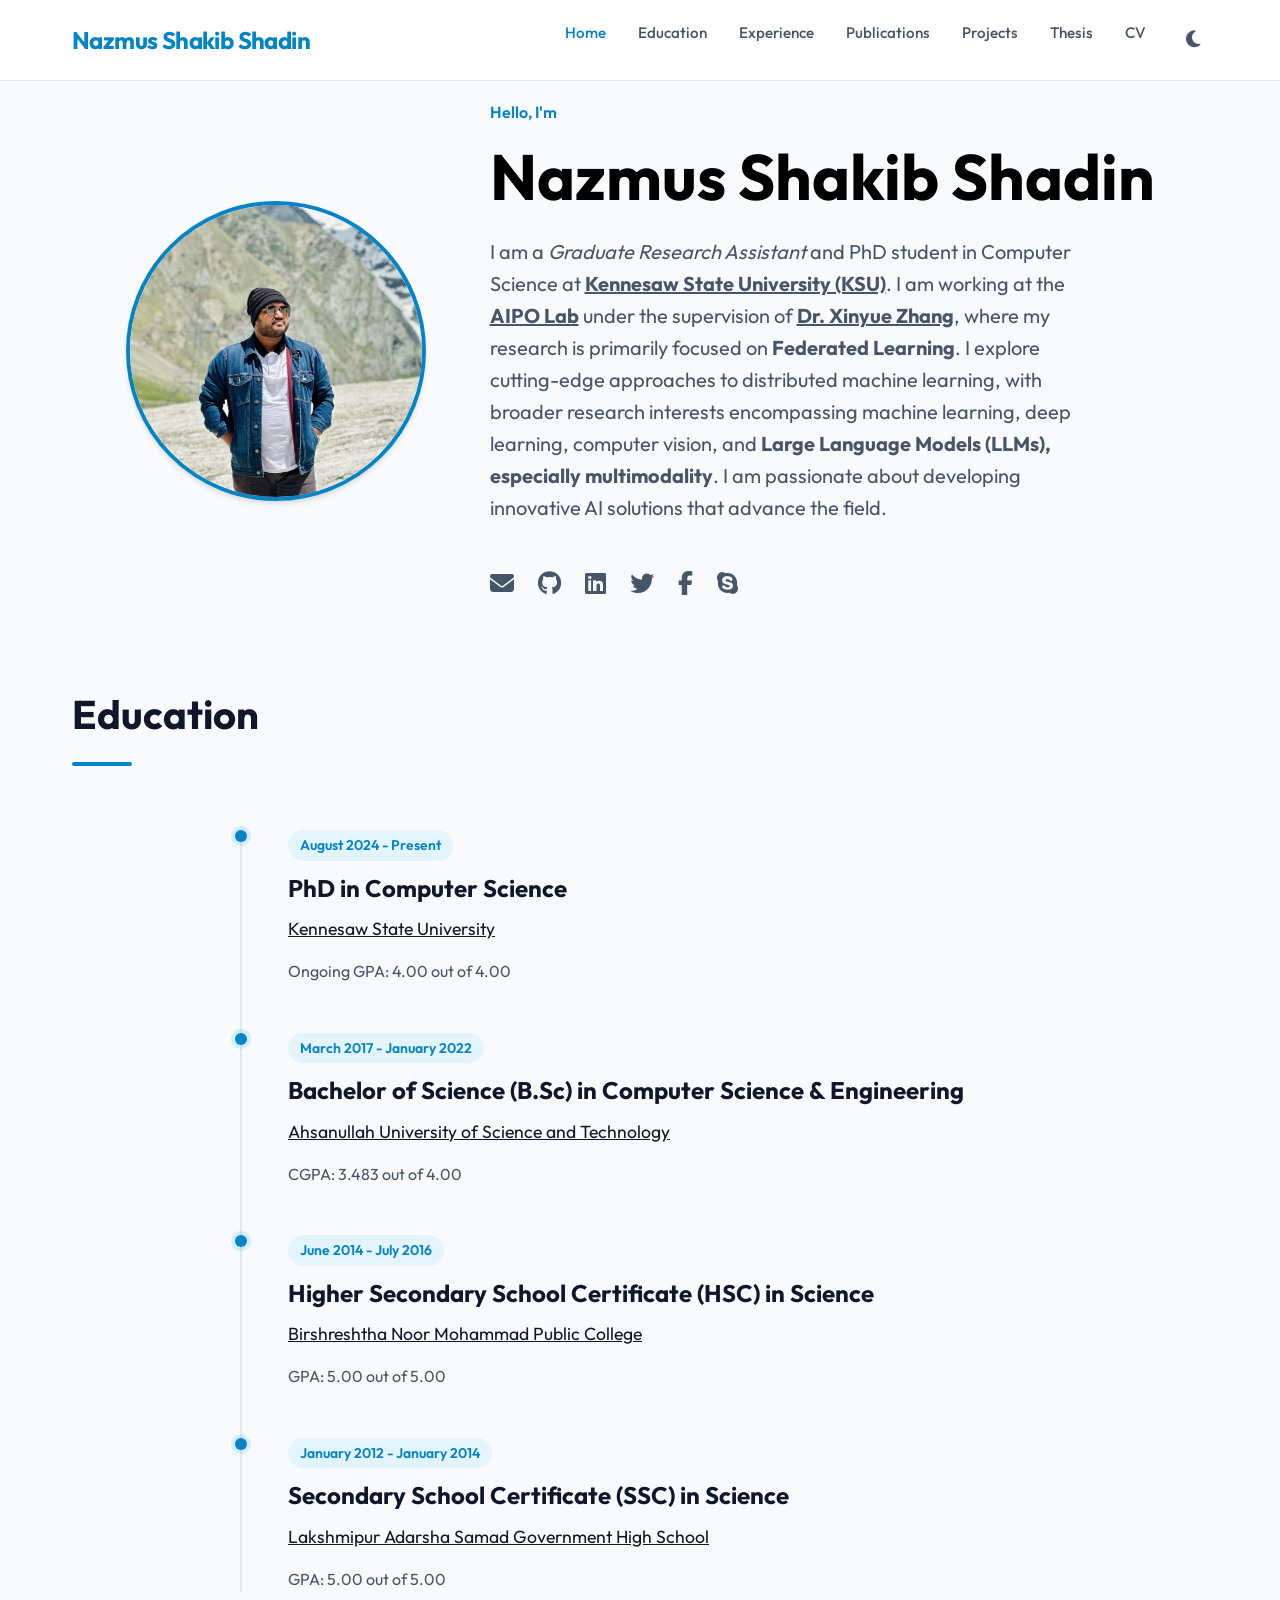
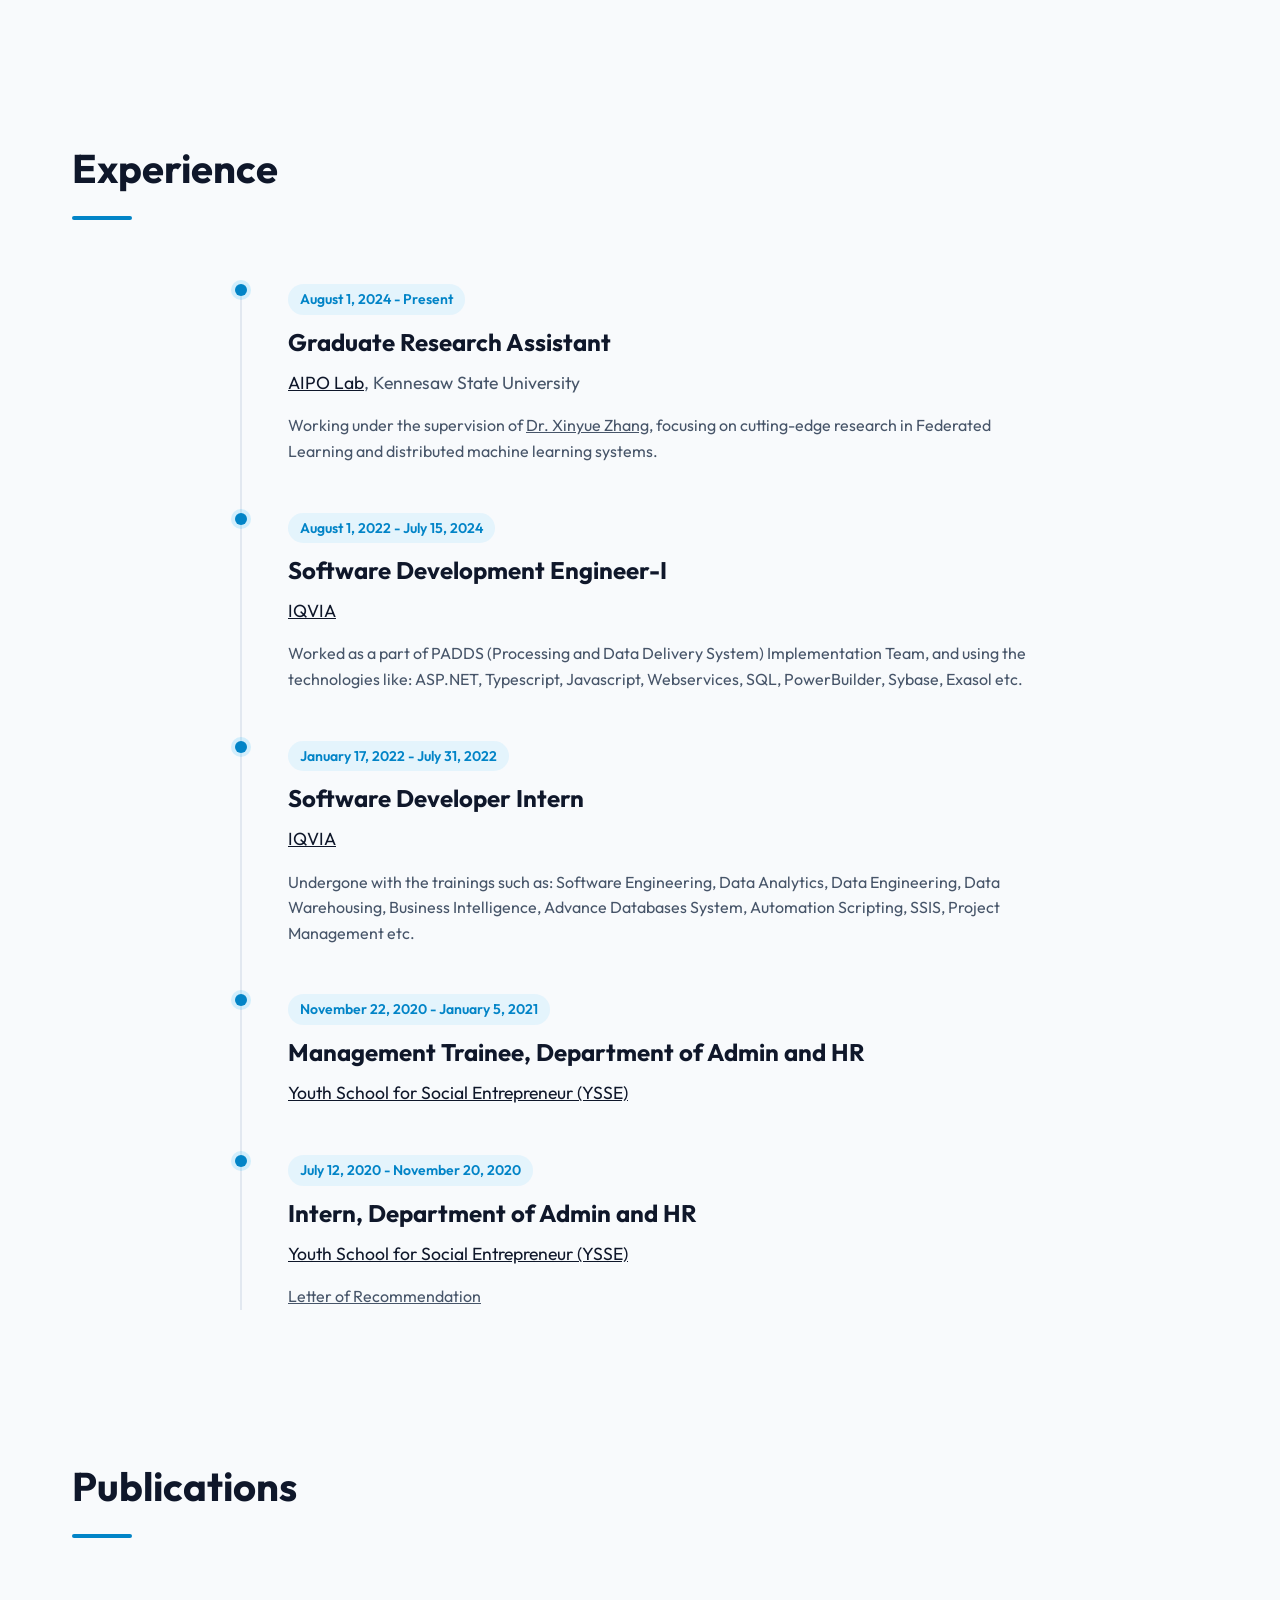
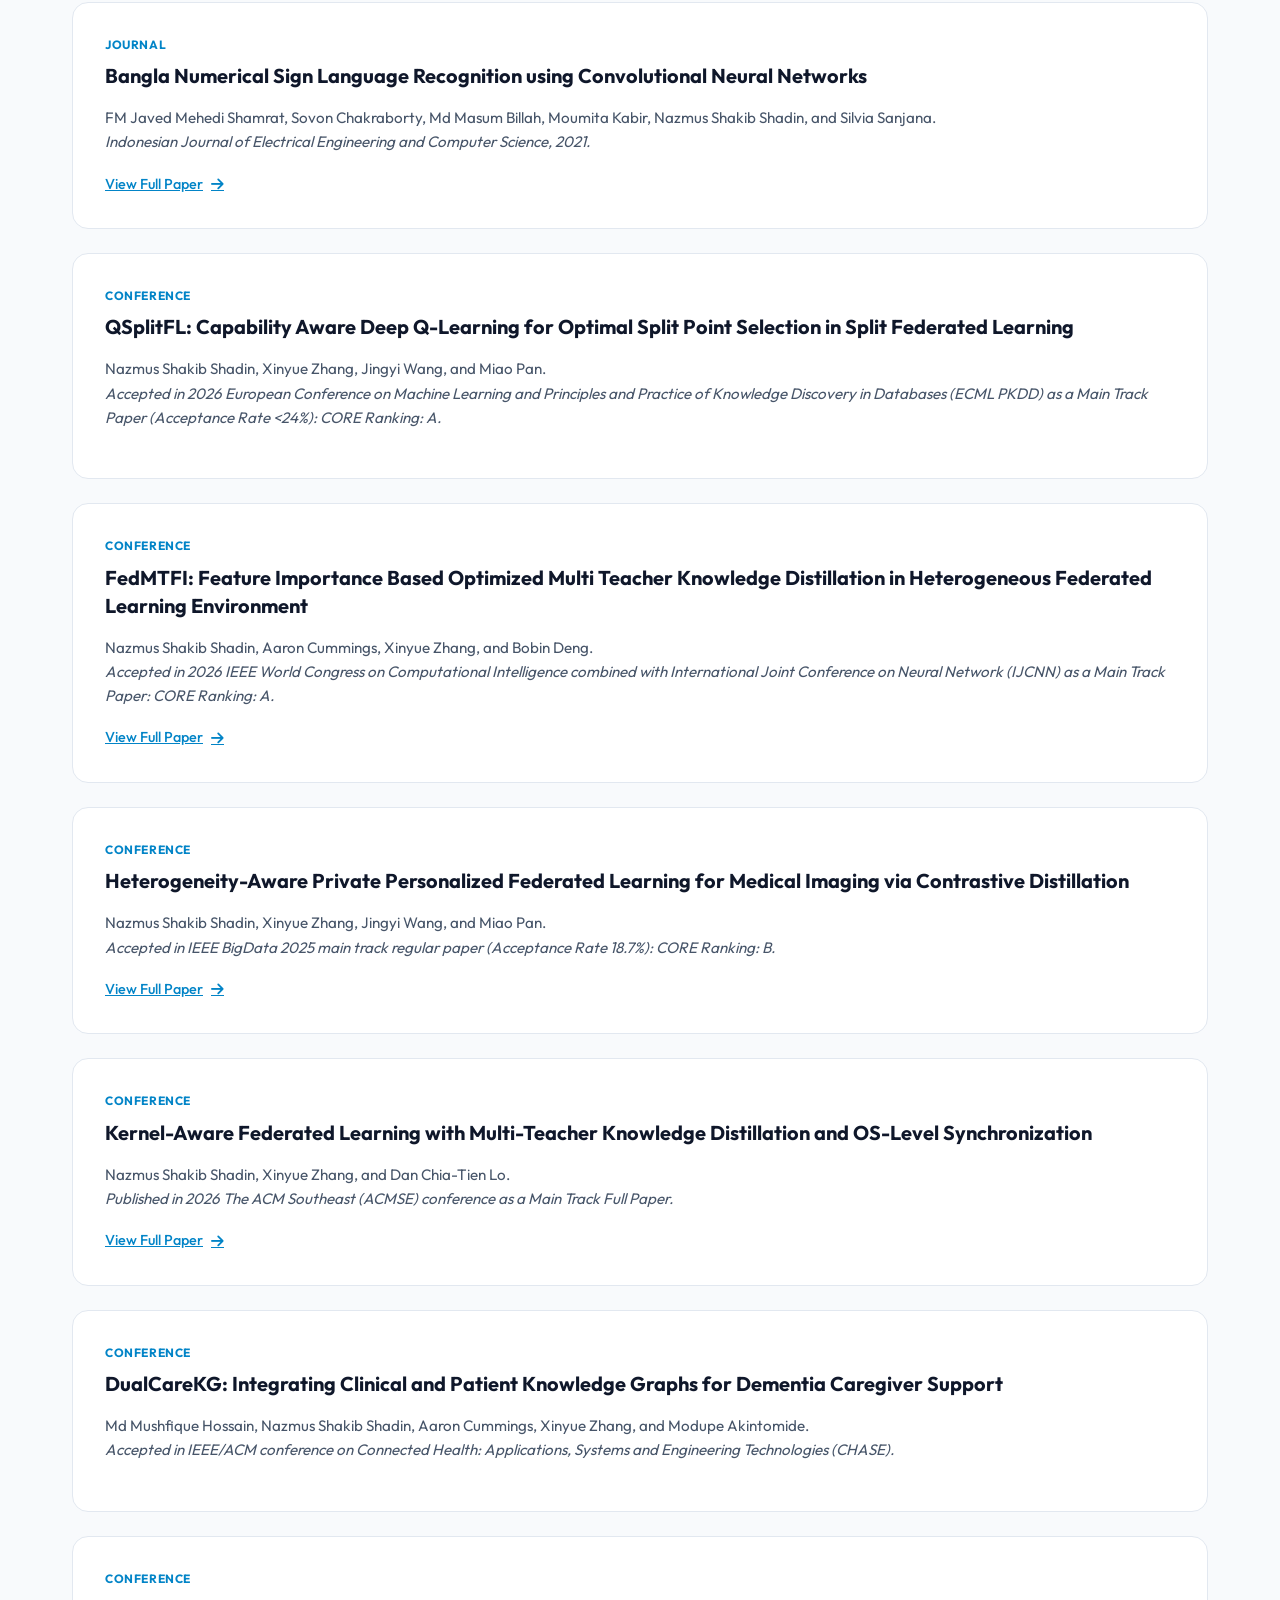
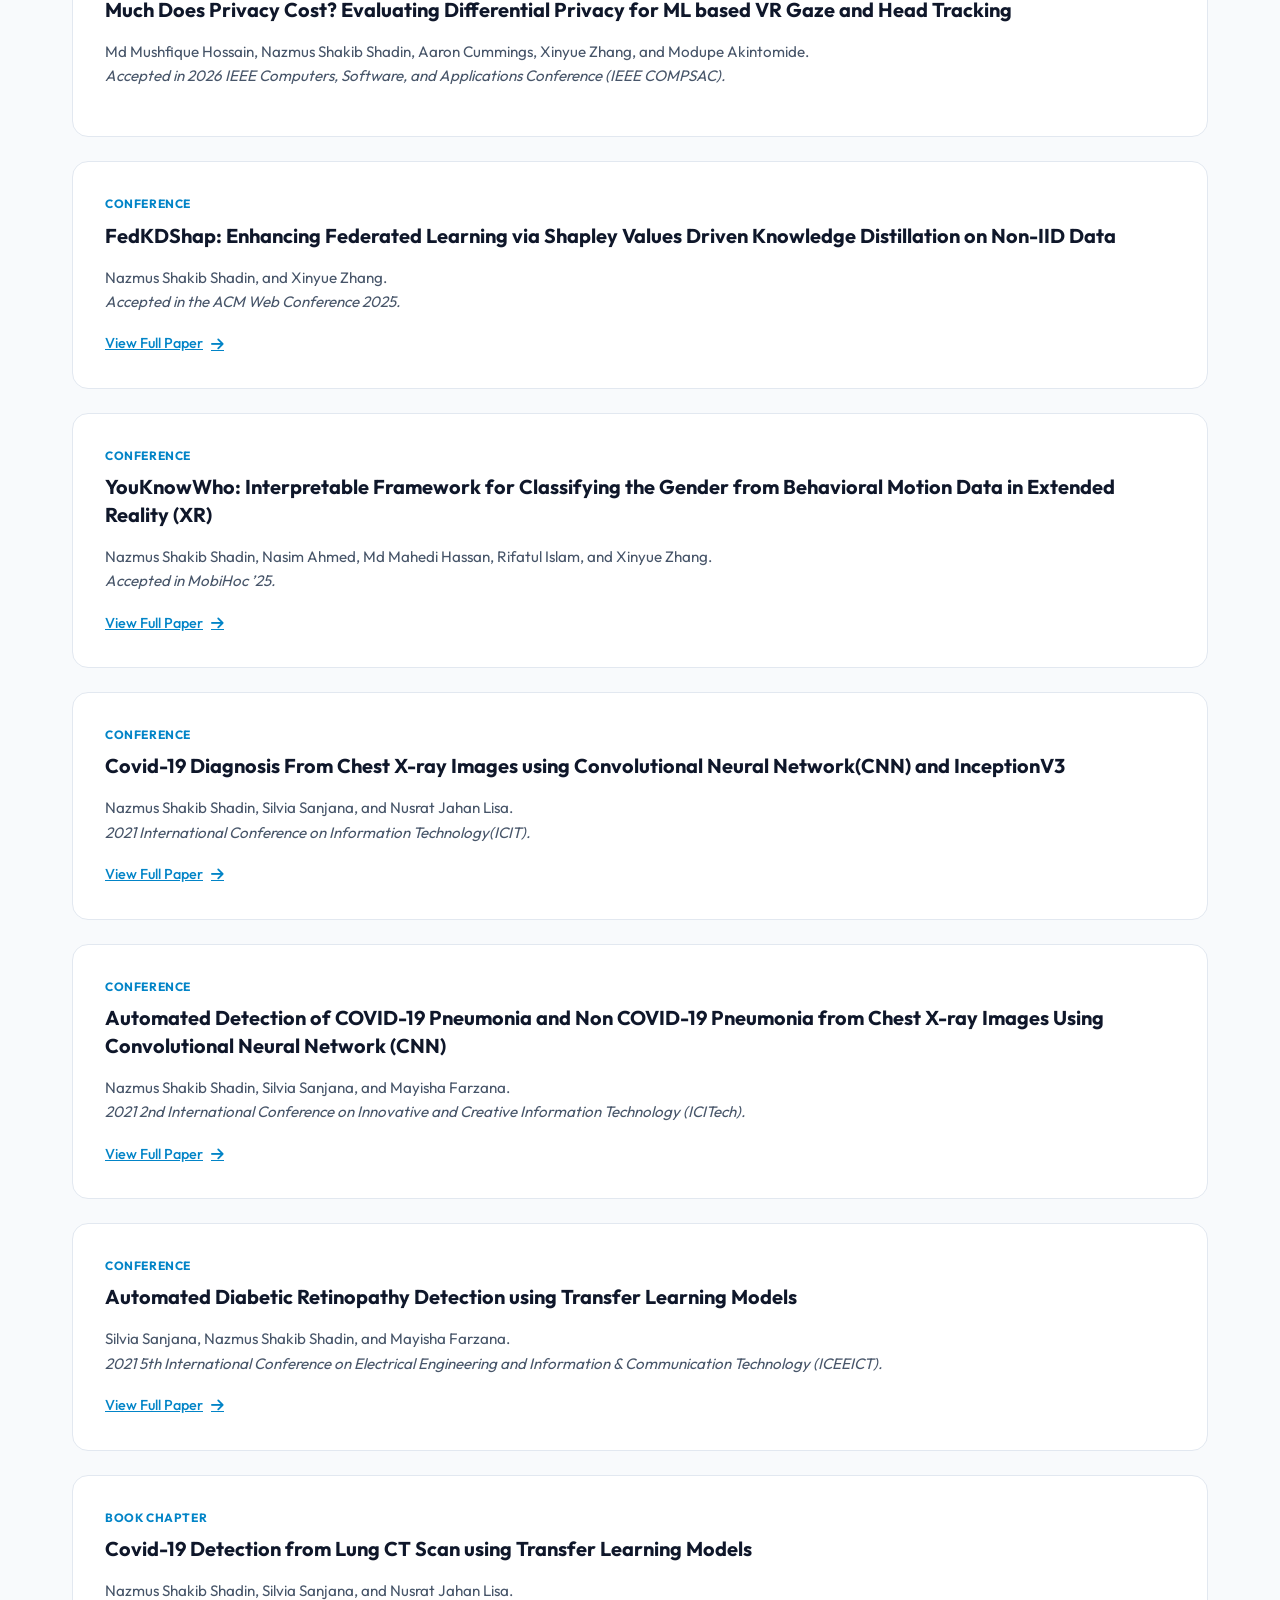
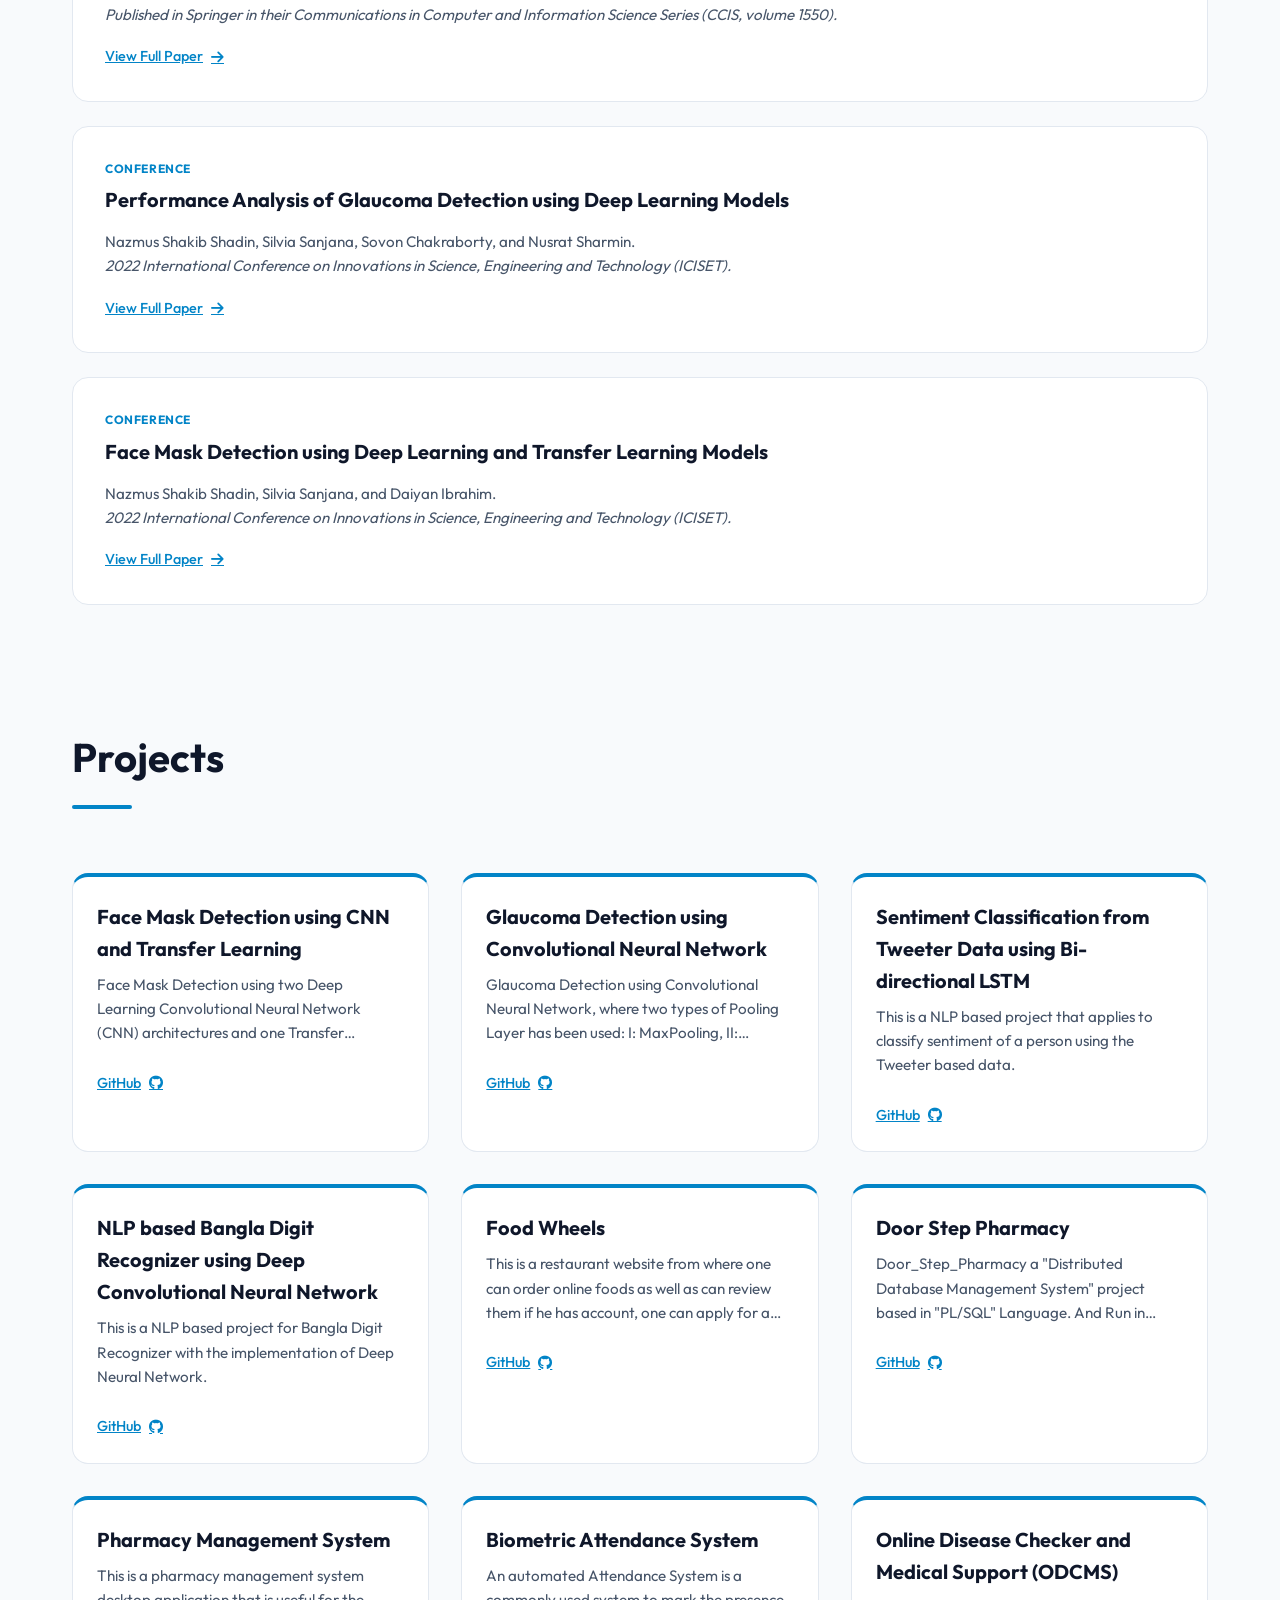
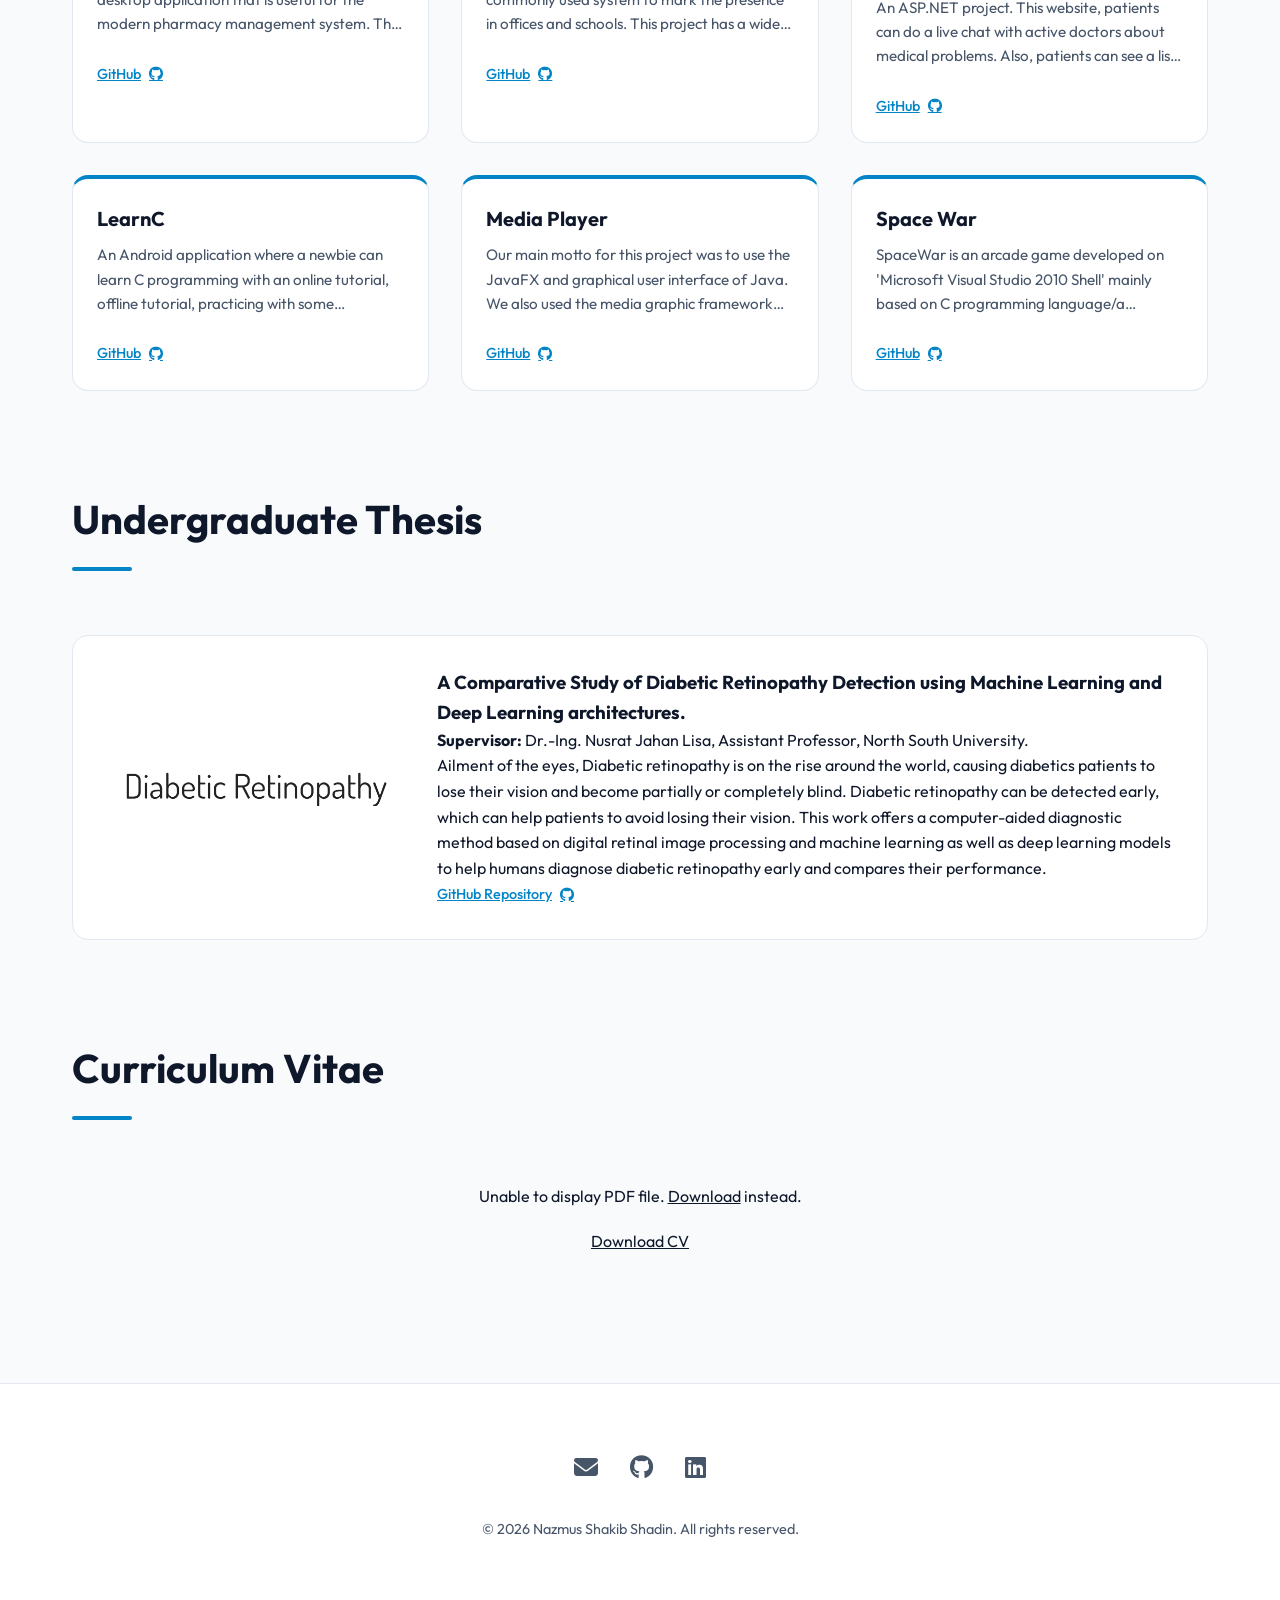
==== commit e46b737d: "Update index.html" ====
--- a/index.html
+++ b/index.html
@@ -231,14 +231,14 @@
                 <span class="publication-type">Conference</span>
                 <h3>QSplitFL: Capability Aware Deep Q-Learning for Optimal Split Point Selection in Split Federated Learning</h3>
                 <p>Nazmus Shakib Shadin, Xinyue Zhang, Jingyi Wang, and Miao Pan.<br>
-                    <i>Accepted in 2026 European Conference on Machine Learning and Principles and Practice of Knowledge Discovery in Databases (ECML PKDD) as a Main Track Paper (Acceptance Rate <24%).</i>
+                    <i>Accepted in 2026 European Conference on Machine Learning and Principles and Practice of Knowledge Discovery in Databases (ECML PKDD) as a Main Track Paper (Acceptance Rate <24%): CORE Ranking: A.</i>
                 </p>
             </div>
             <div class="publication-item">
                 <span class="publication-type">Conference</span>
                 <h3>FedMTFI: Feature Importance Based Optimized Multi Teacher Knowledge Distillation in Heterogeneous Federated Learning Environment</h3>
                 <p>Nazmus Shakib Shadin, Aaron Cummings, Xinyue Zhang, and Bobin Deng.<br>
-                    <i>Accepted in 2026 International Joint Conference on Neural Network (IJCNN) as a Main Track Paper.</i>
+                    <i>Accepted in 2026 IEEE World Congress on Computational Intelligence combined with International Joint Conference on Neural Network (IJCNN) as a Main Track Paper: CORE Ranking: A.</i>
                 </p>
                  <a href="https://arxiv.org/abs/2606.01607" target="_blank" class="project-link">View Full Paper
                     <i class="fas fa-arrow-right"></i></a>
@@ -247,7 +247,7 @@
                 <span class="publication-type">Conference</span>
                 <h3>Heterogeneity-Aware Private Personalized Federated Learning for Medical Imaging via Contrastive Distillation</h3>
                 <p>Nazmus Shakib Shadin, Xinyue Zhang, Jingyi Wang, and Miao Pan.<br>
-                    <i>Accepted in IEEE BigData 2025 main track regular paper (Acceptance Rate 18.7%).</i>
+                    <i>Accepted in IEEE BigData 2025 main track regular paper (Acceptance Rate 18.7%): CORE Ranking: B.</i>
                 </p>
                  <a href="https://par.nsf.gov/servlets/purl/10663562" target="_blank" class="project-link">View Full Paper
                     <i class="fas fa-arrow-right"></i></a>
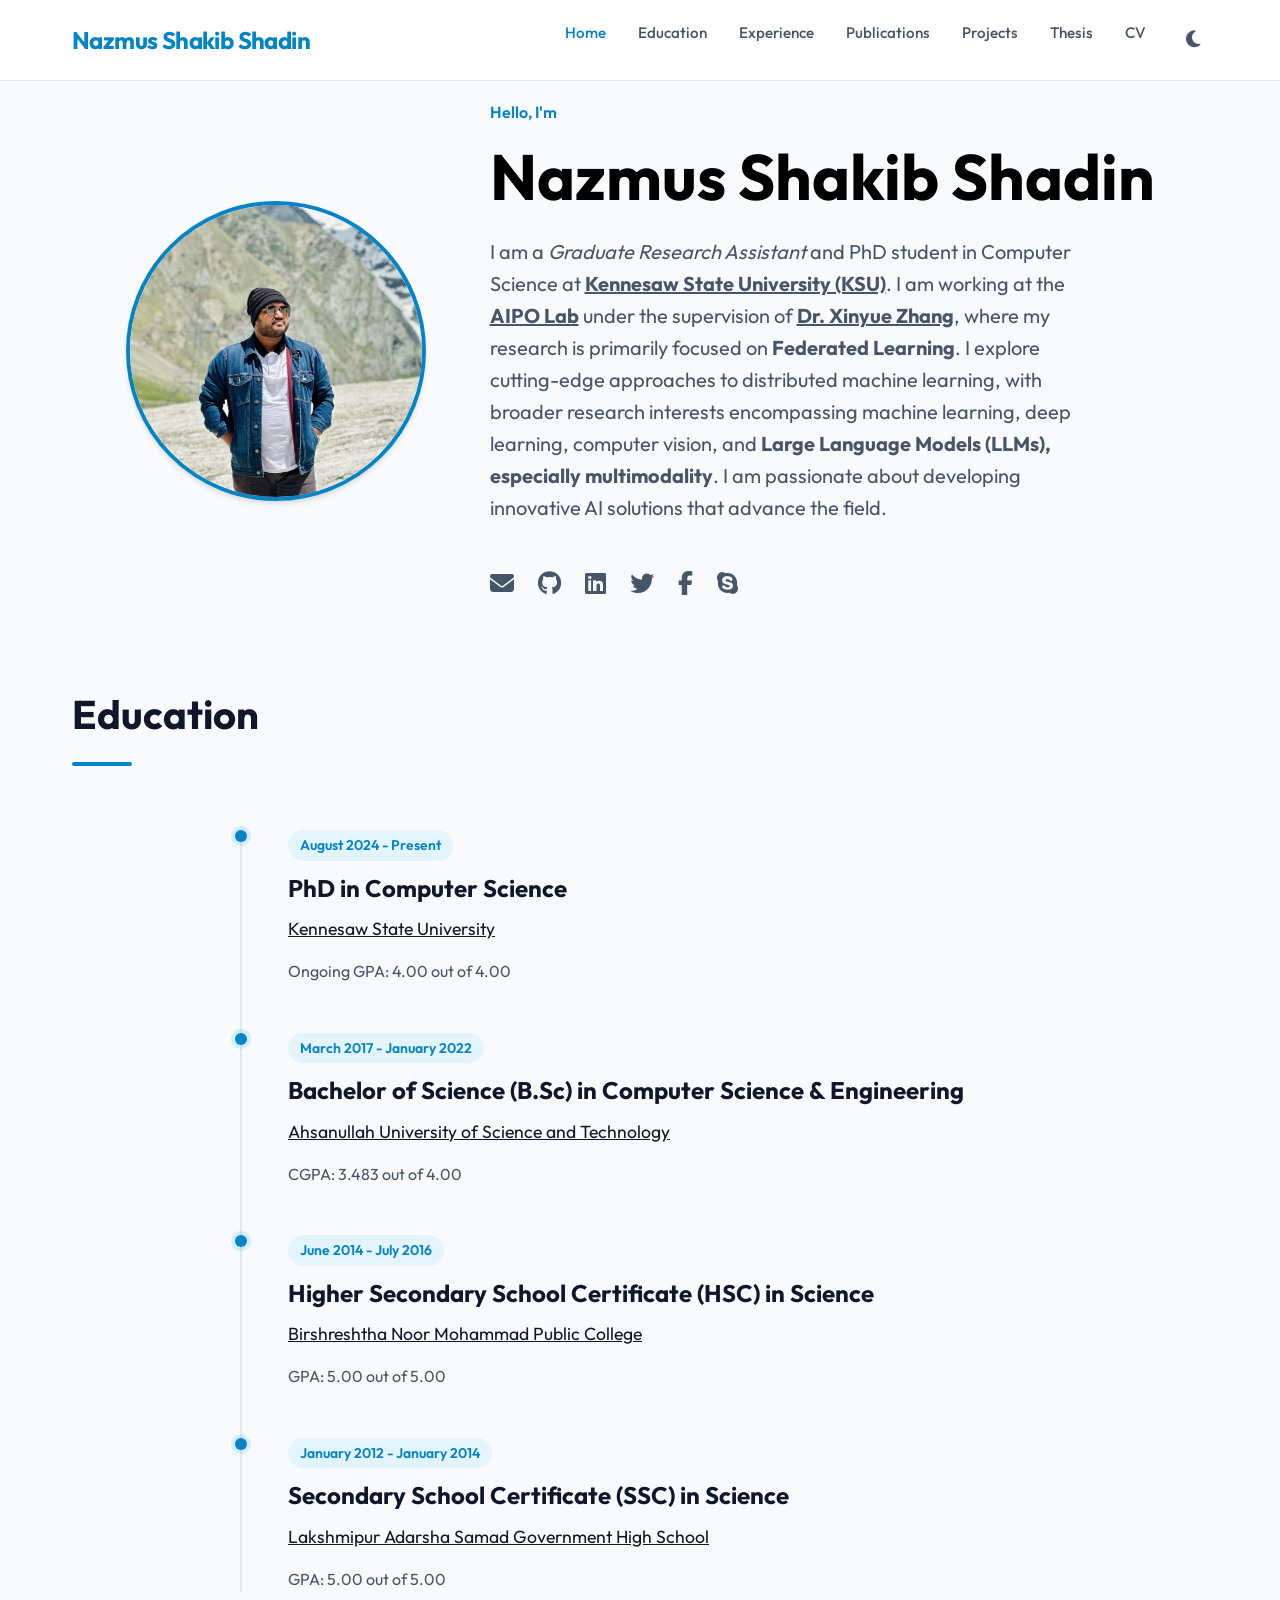
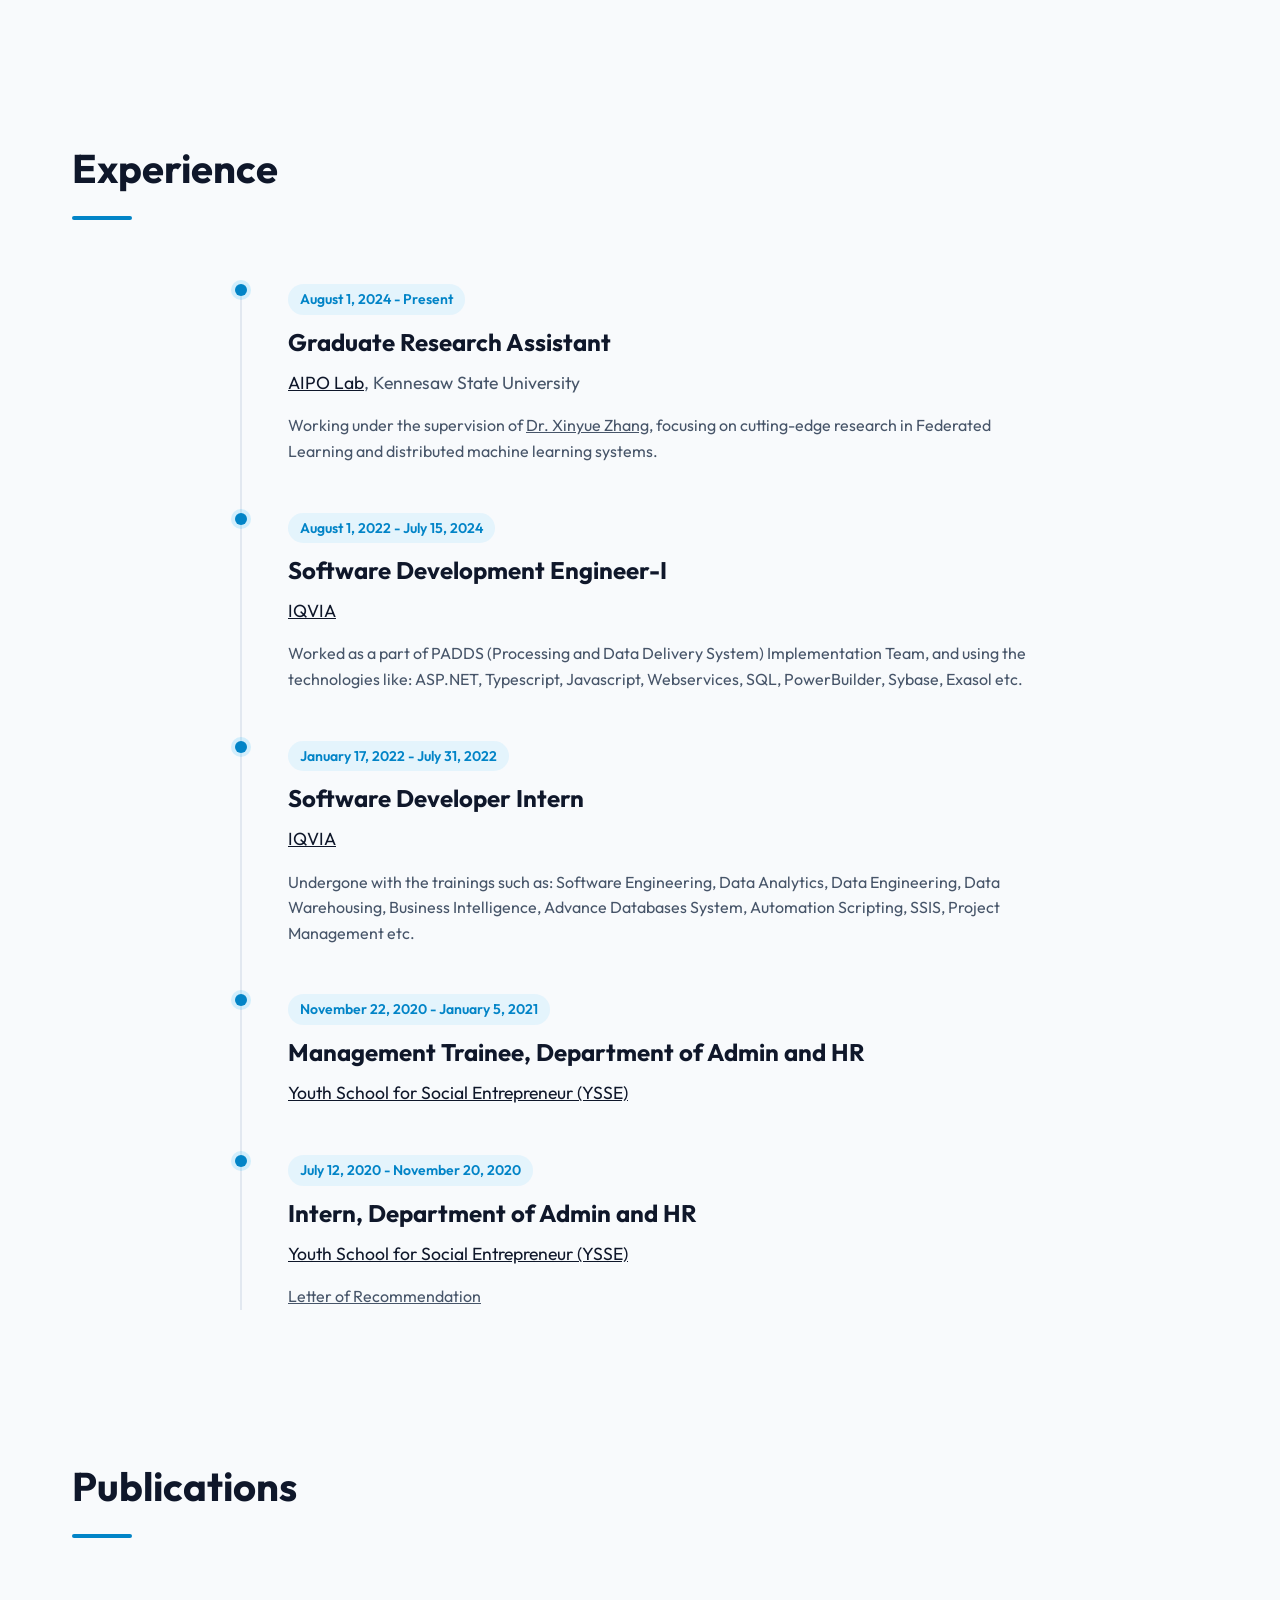
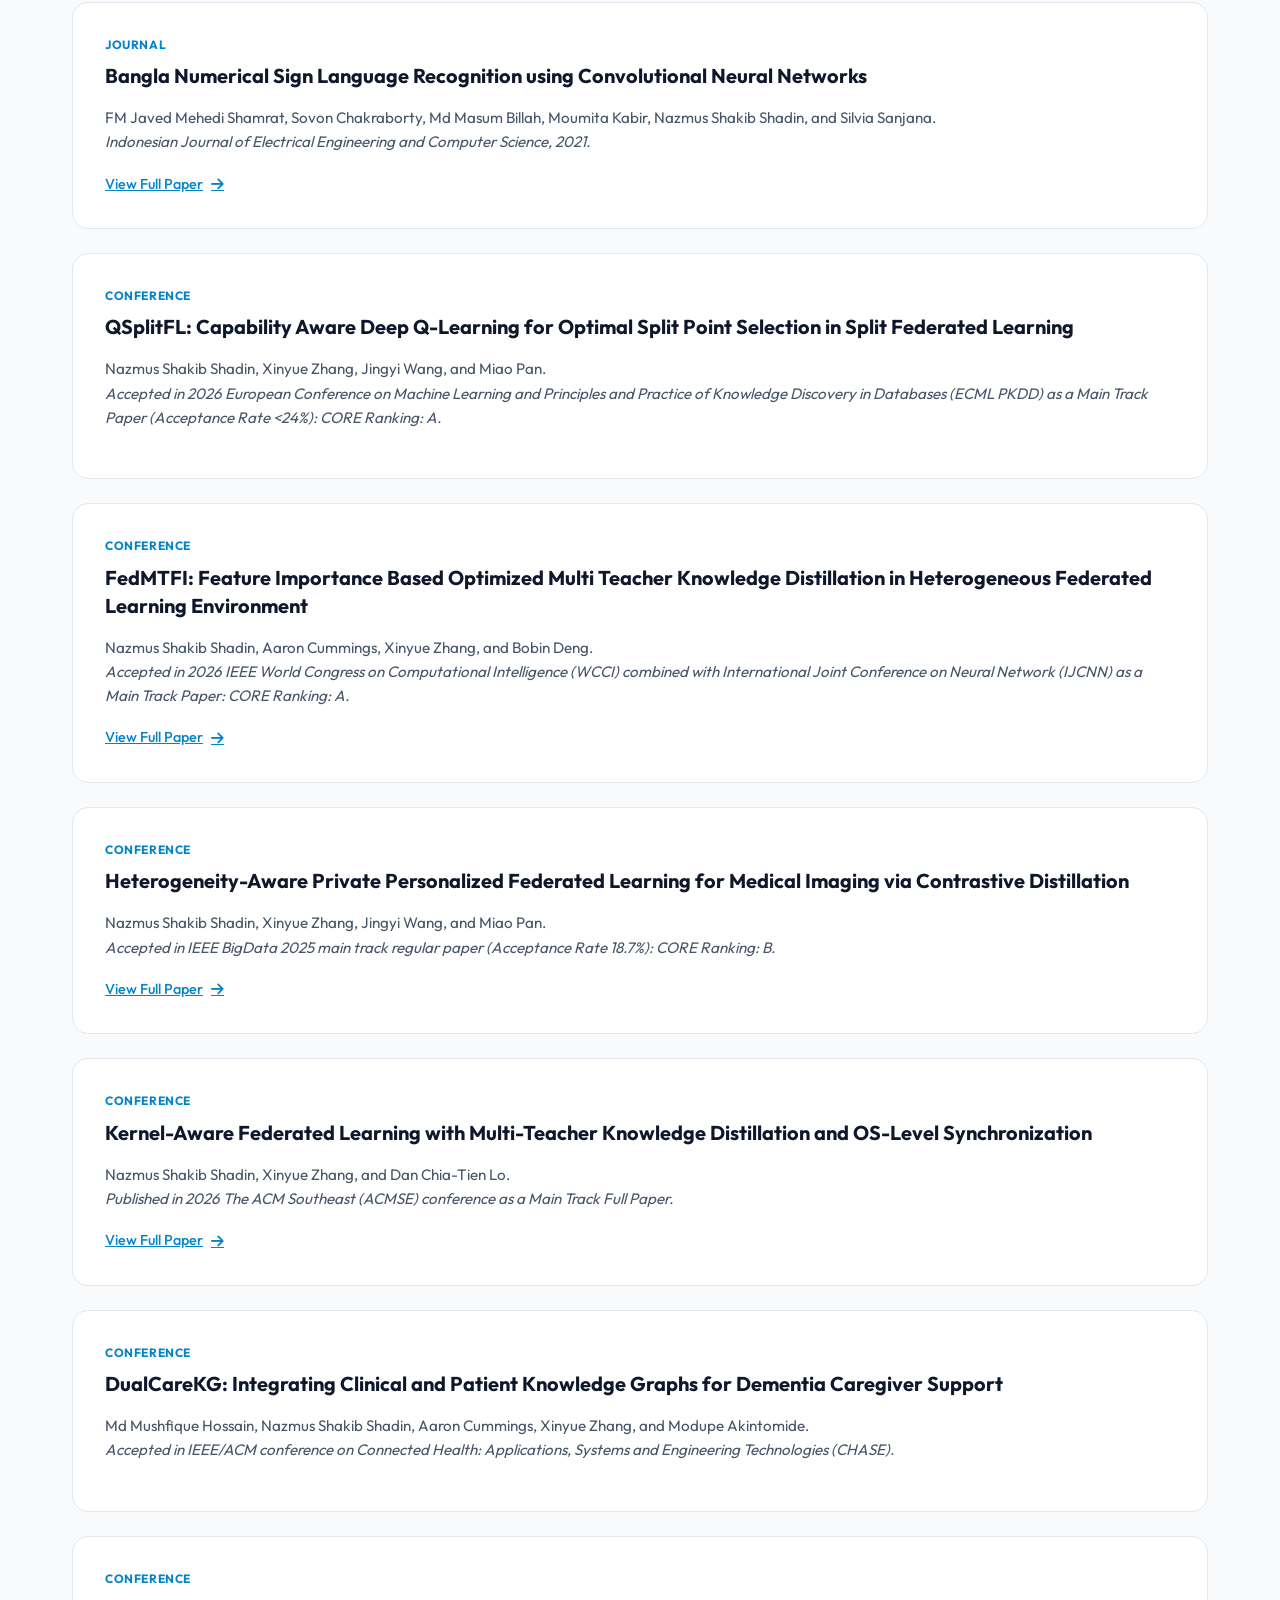
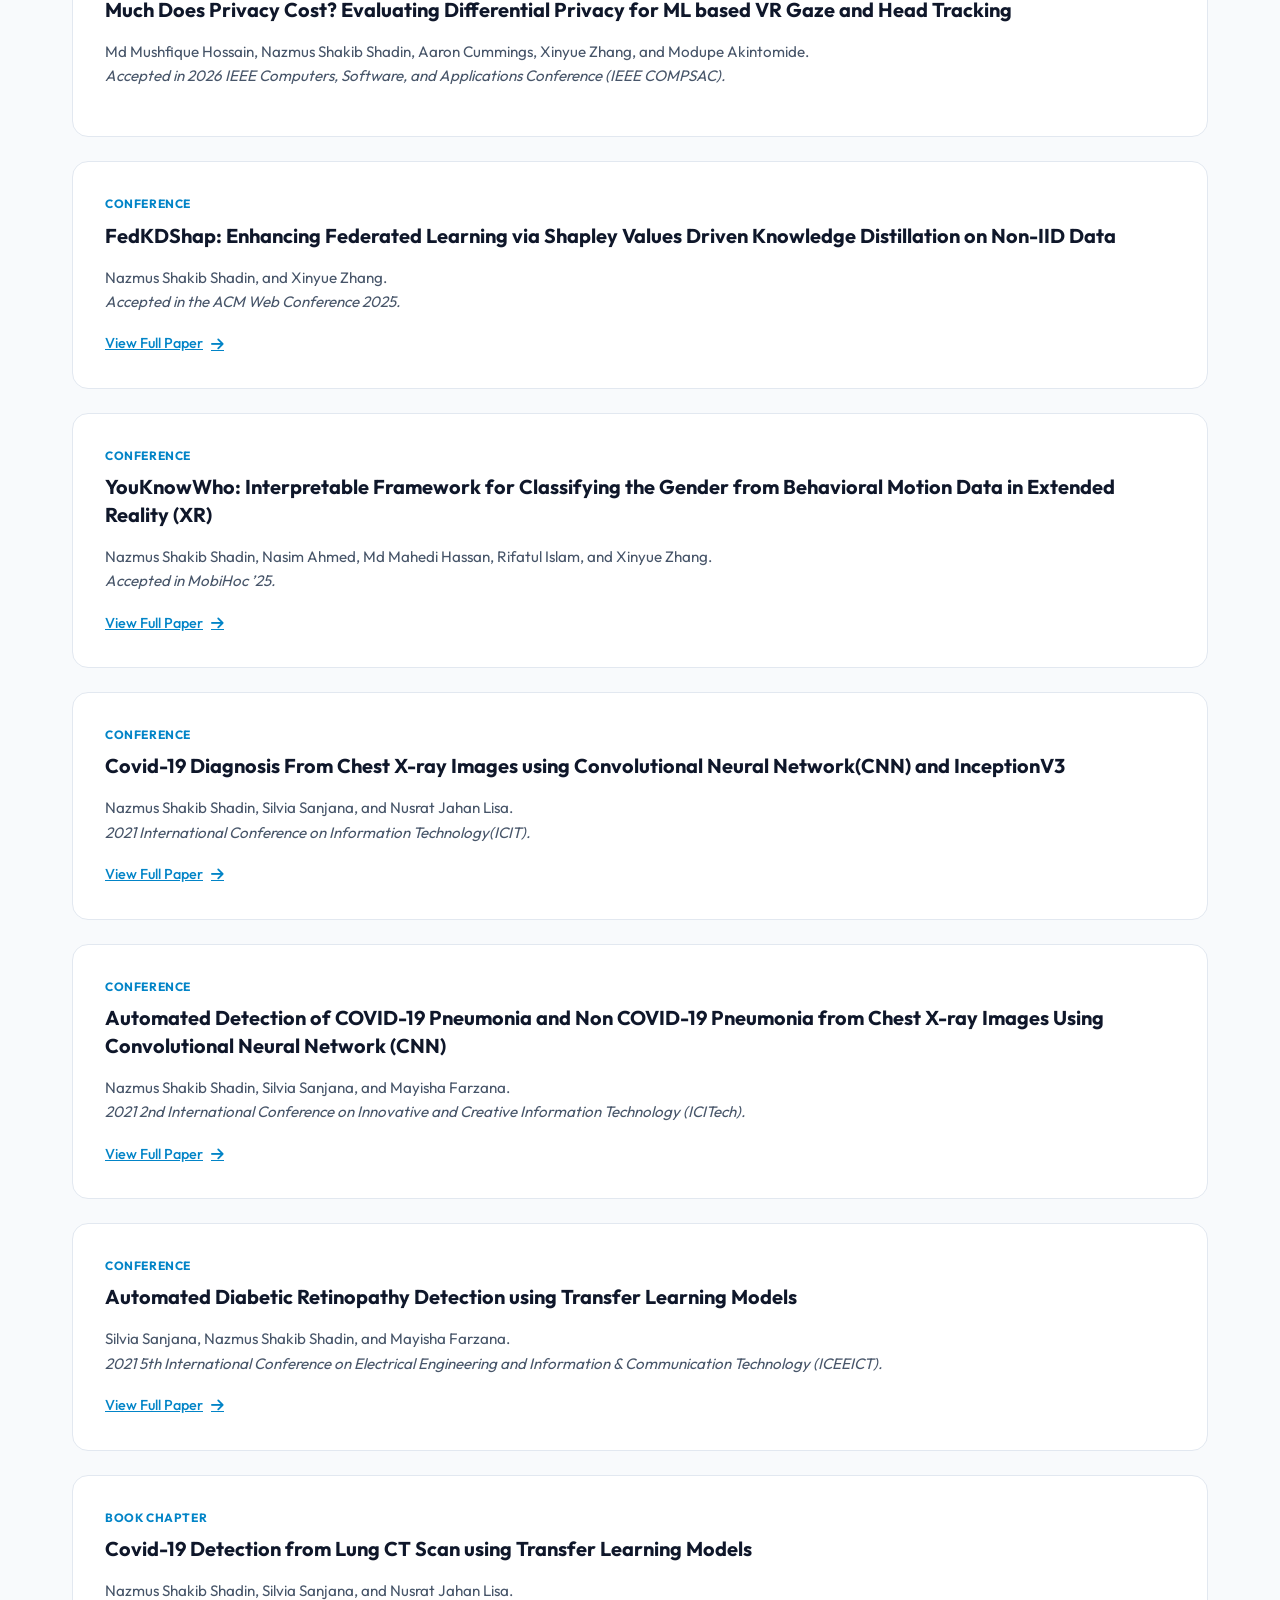
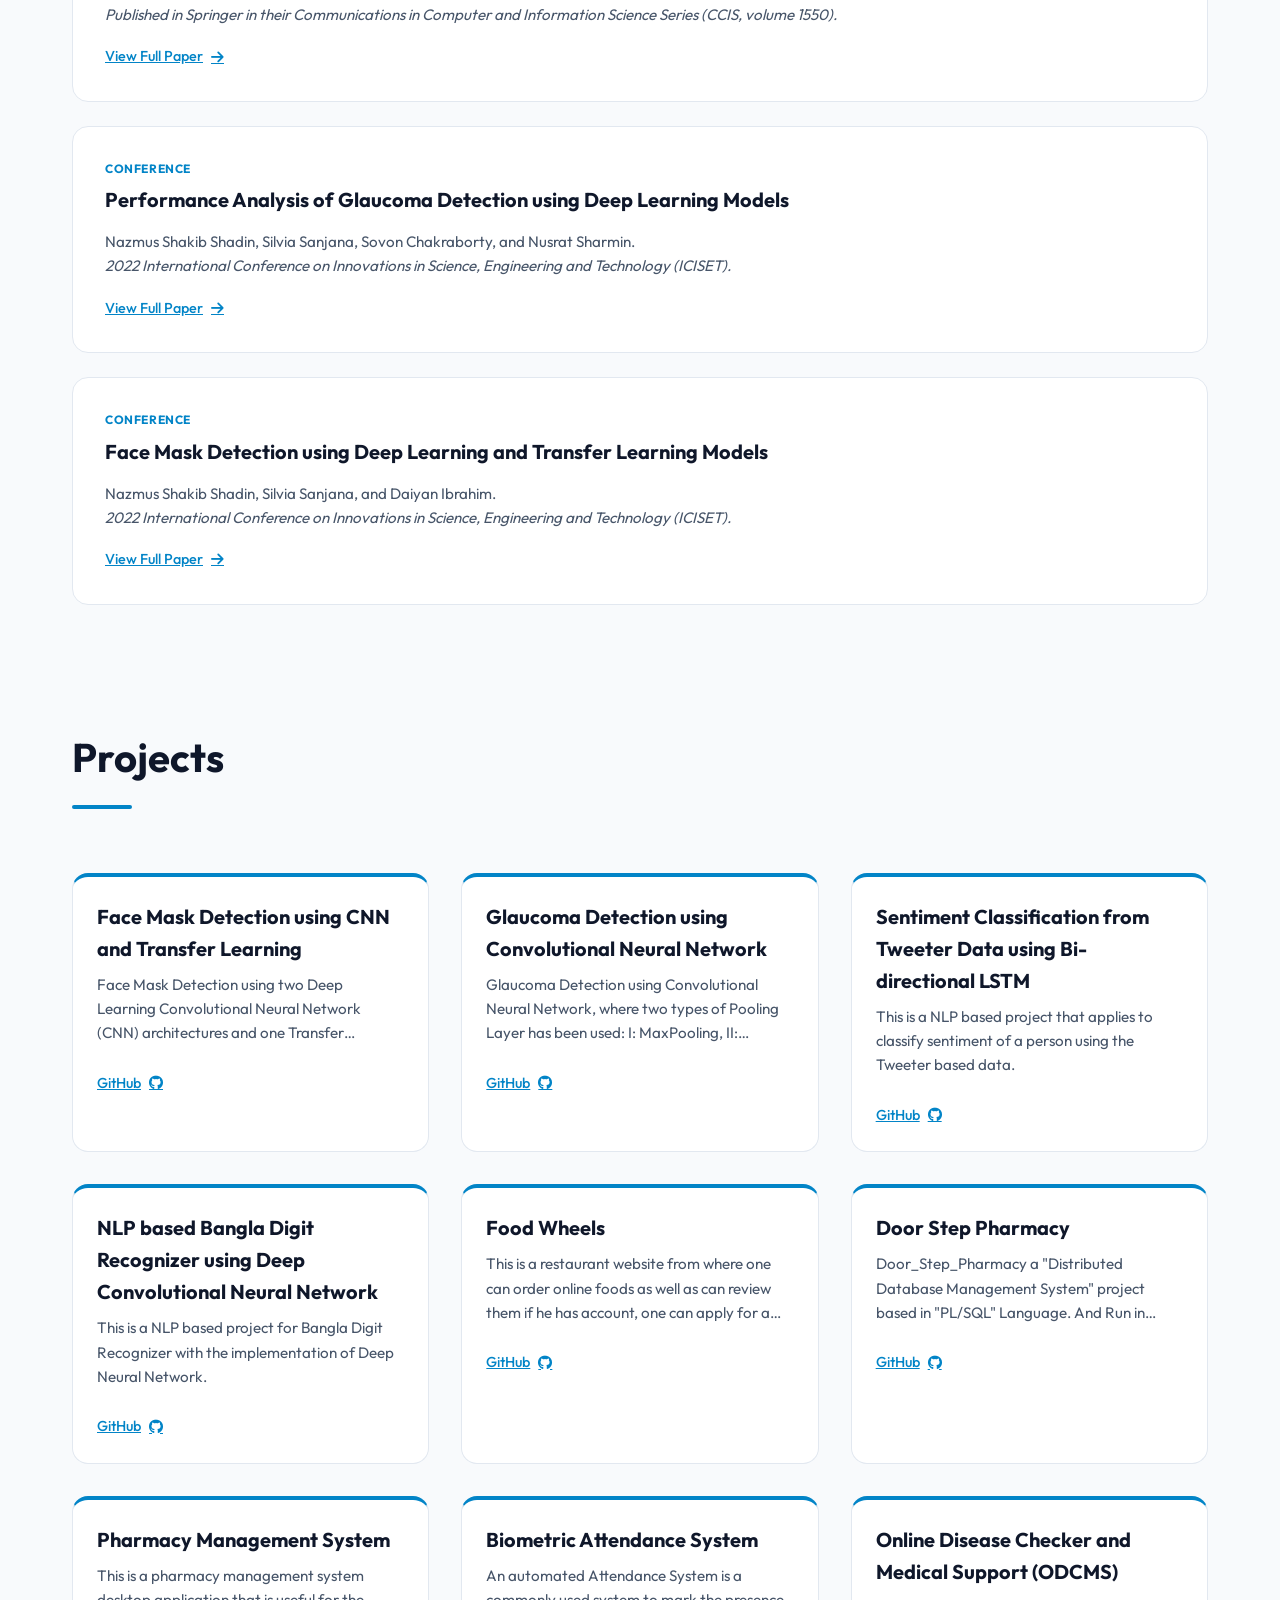
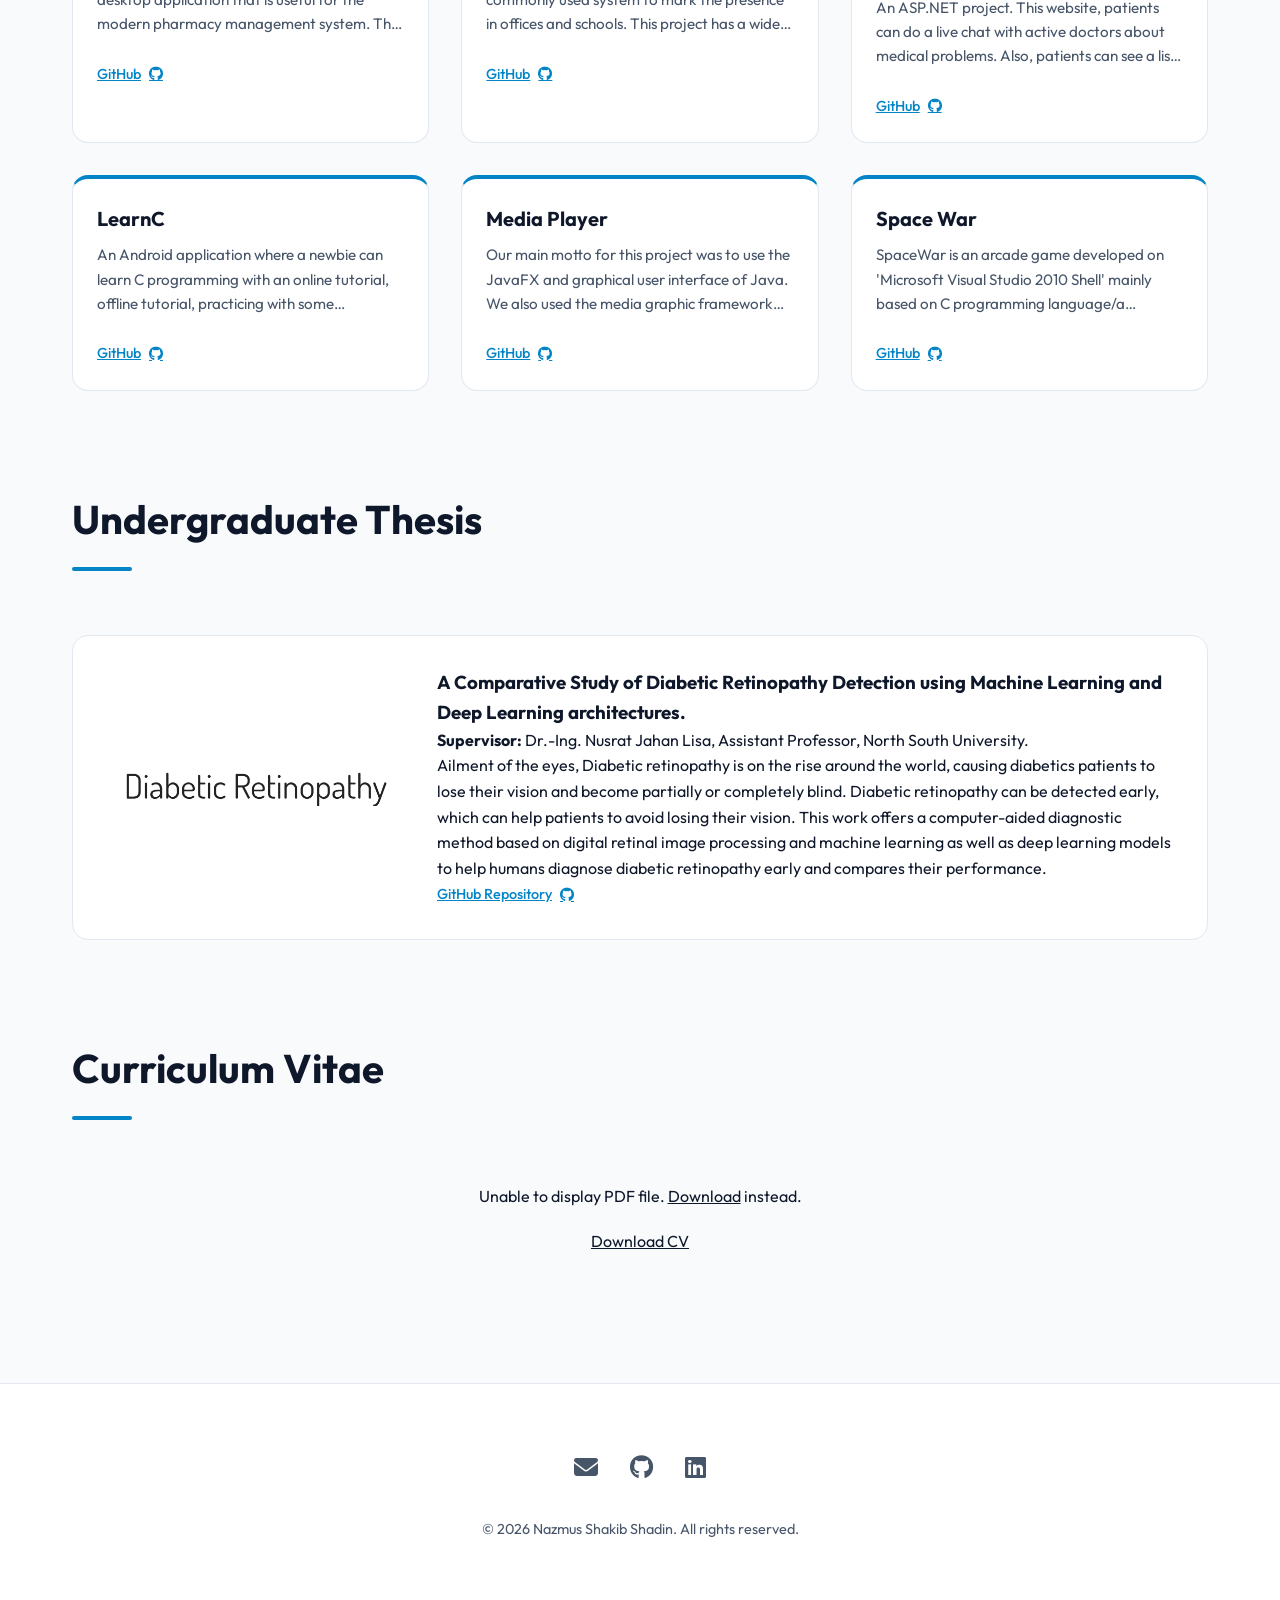
==== commit ca65318c: "Update index.html" ====
--- a/index.html
+++ b/index.html
@@ -238,7 +238,7 @@
                 <span class="publication-type">Conference</span>
                 <h3>FedMTFI: Feature Importance Based Optimized Multi Teacher Knowledge Distillation in Heterogeneous Federated Learning Environment</h3>
                 <p>Nazmus Shakib Shadin, Aaron Cummings, Xinyue Zhang, and Bobin Deng.<br>
-                    <i>Accepted in 2026 IEEE World Congress on Computational Intelligence combined with International Joint Conference on Neural Network (IJCNN) as a Main Track Paper: CORE Ranking: A.</i>
+                    <i>Accepted in 2026 IEEE World Congress on Computational Intelligence (WCCI) combined with International Joint Conference on Neural Network (IJCNN) as a Main Track Paper: CORE Ranking: A.</i>
                 </p>
                  <a href="https://arxiv.org/abs/2606.01607" target="_blank" class="project-link">View Full Paper
                     <i class="fas fa-arrow-right"></i></a>
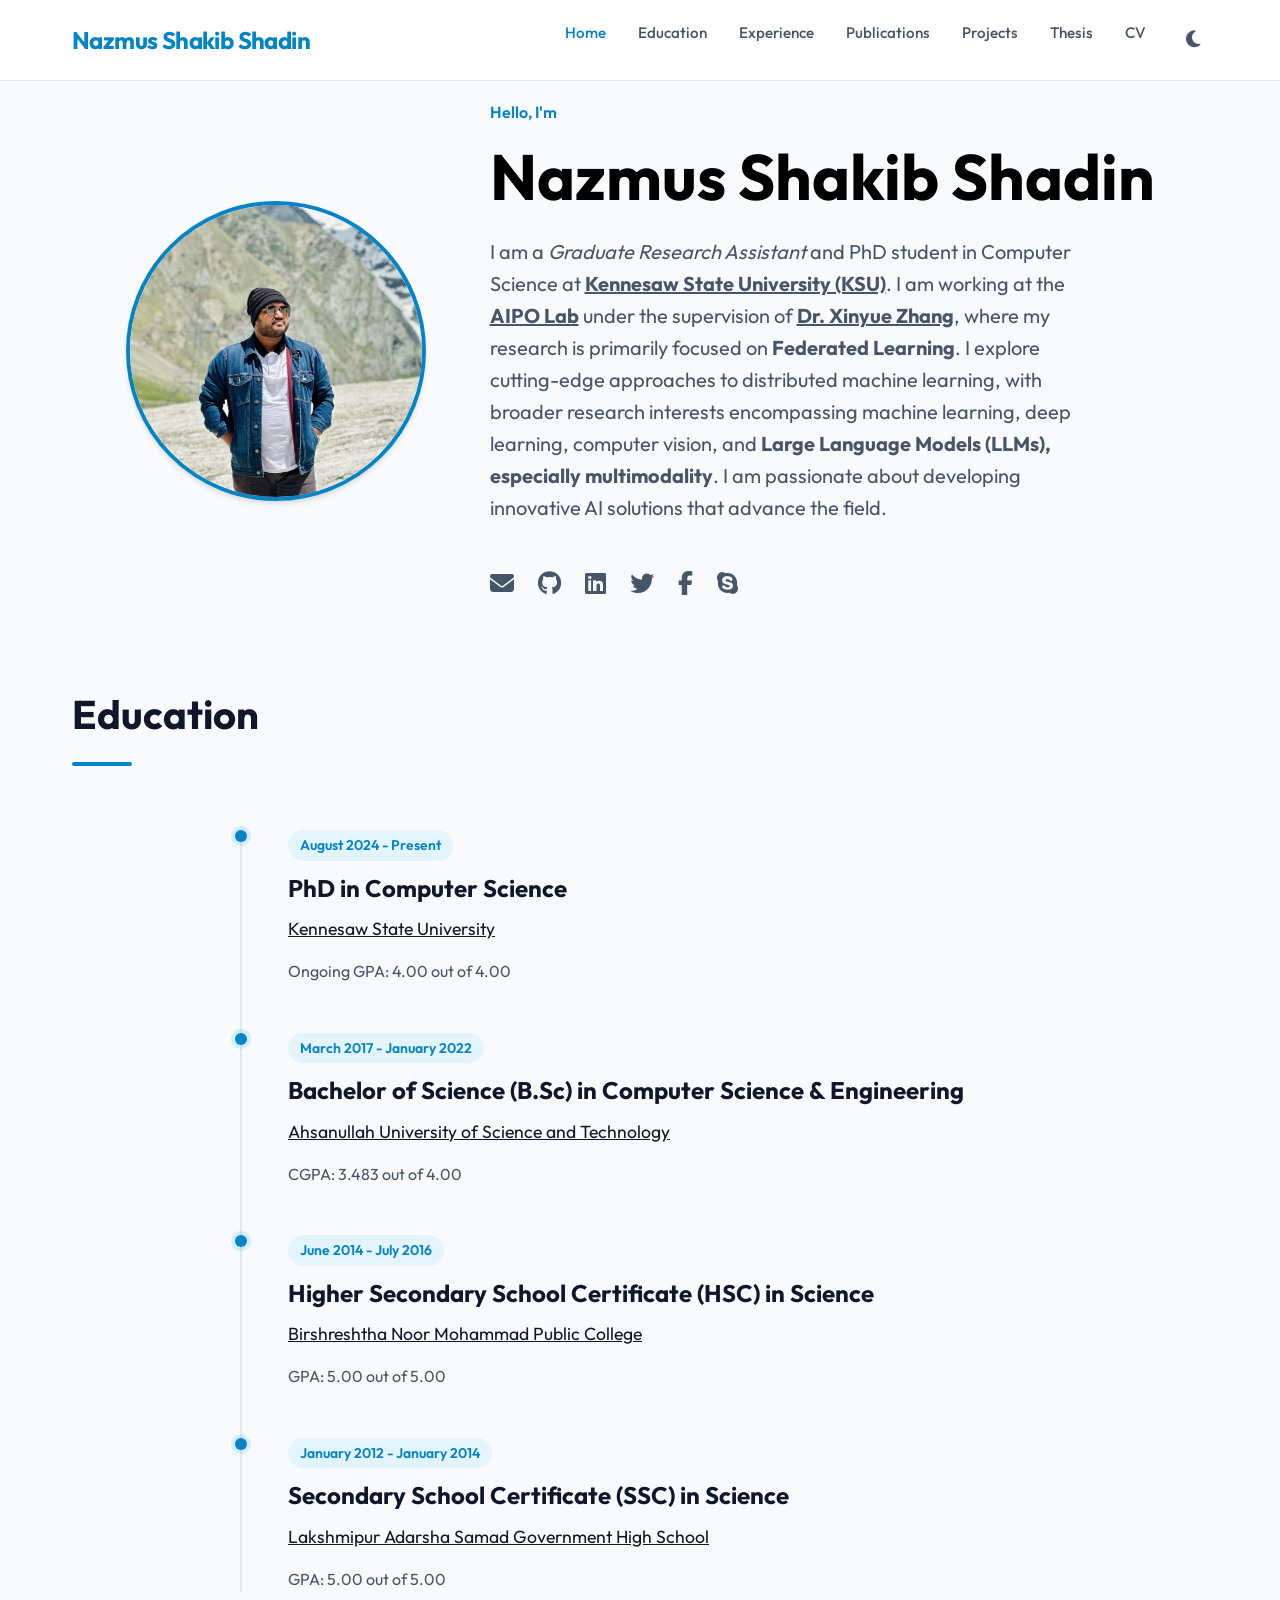
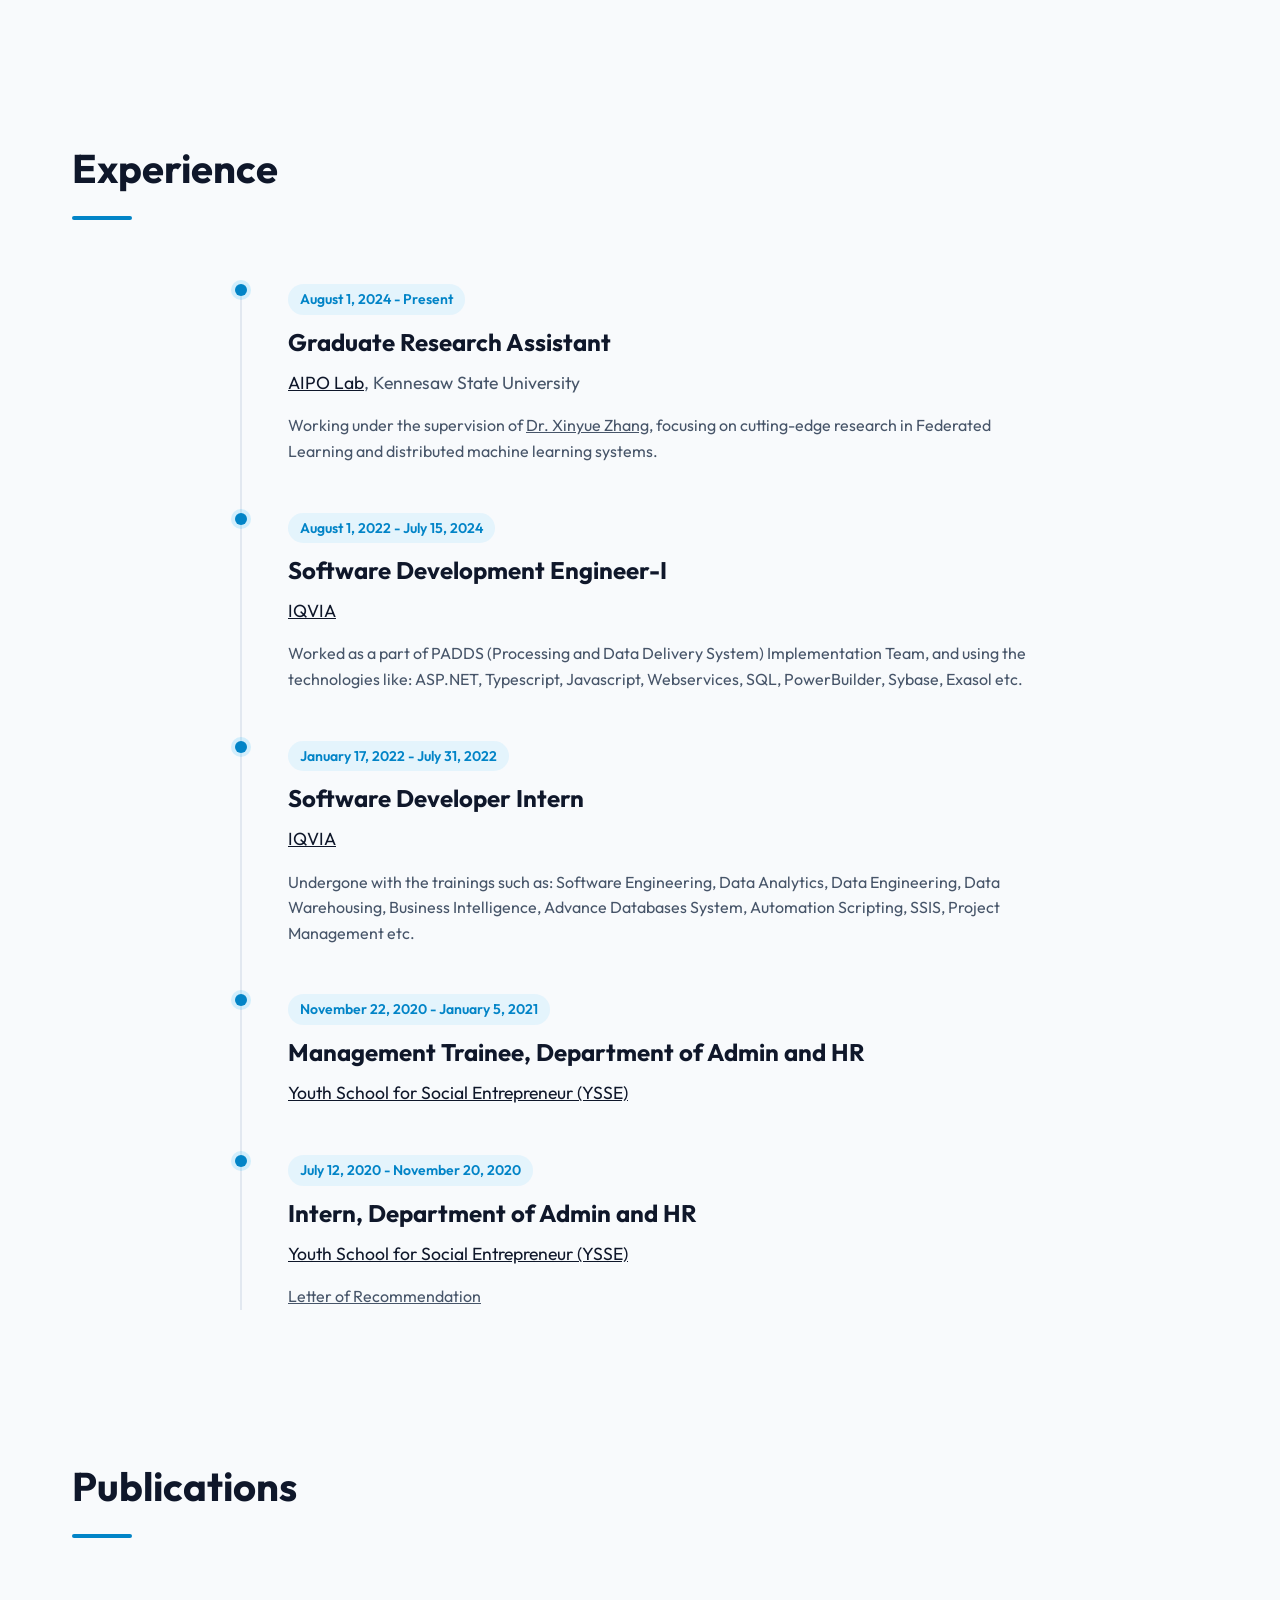
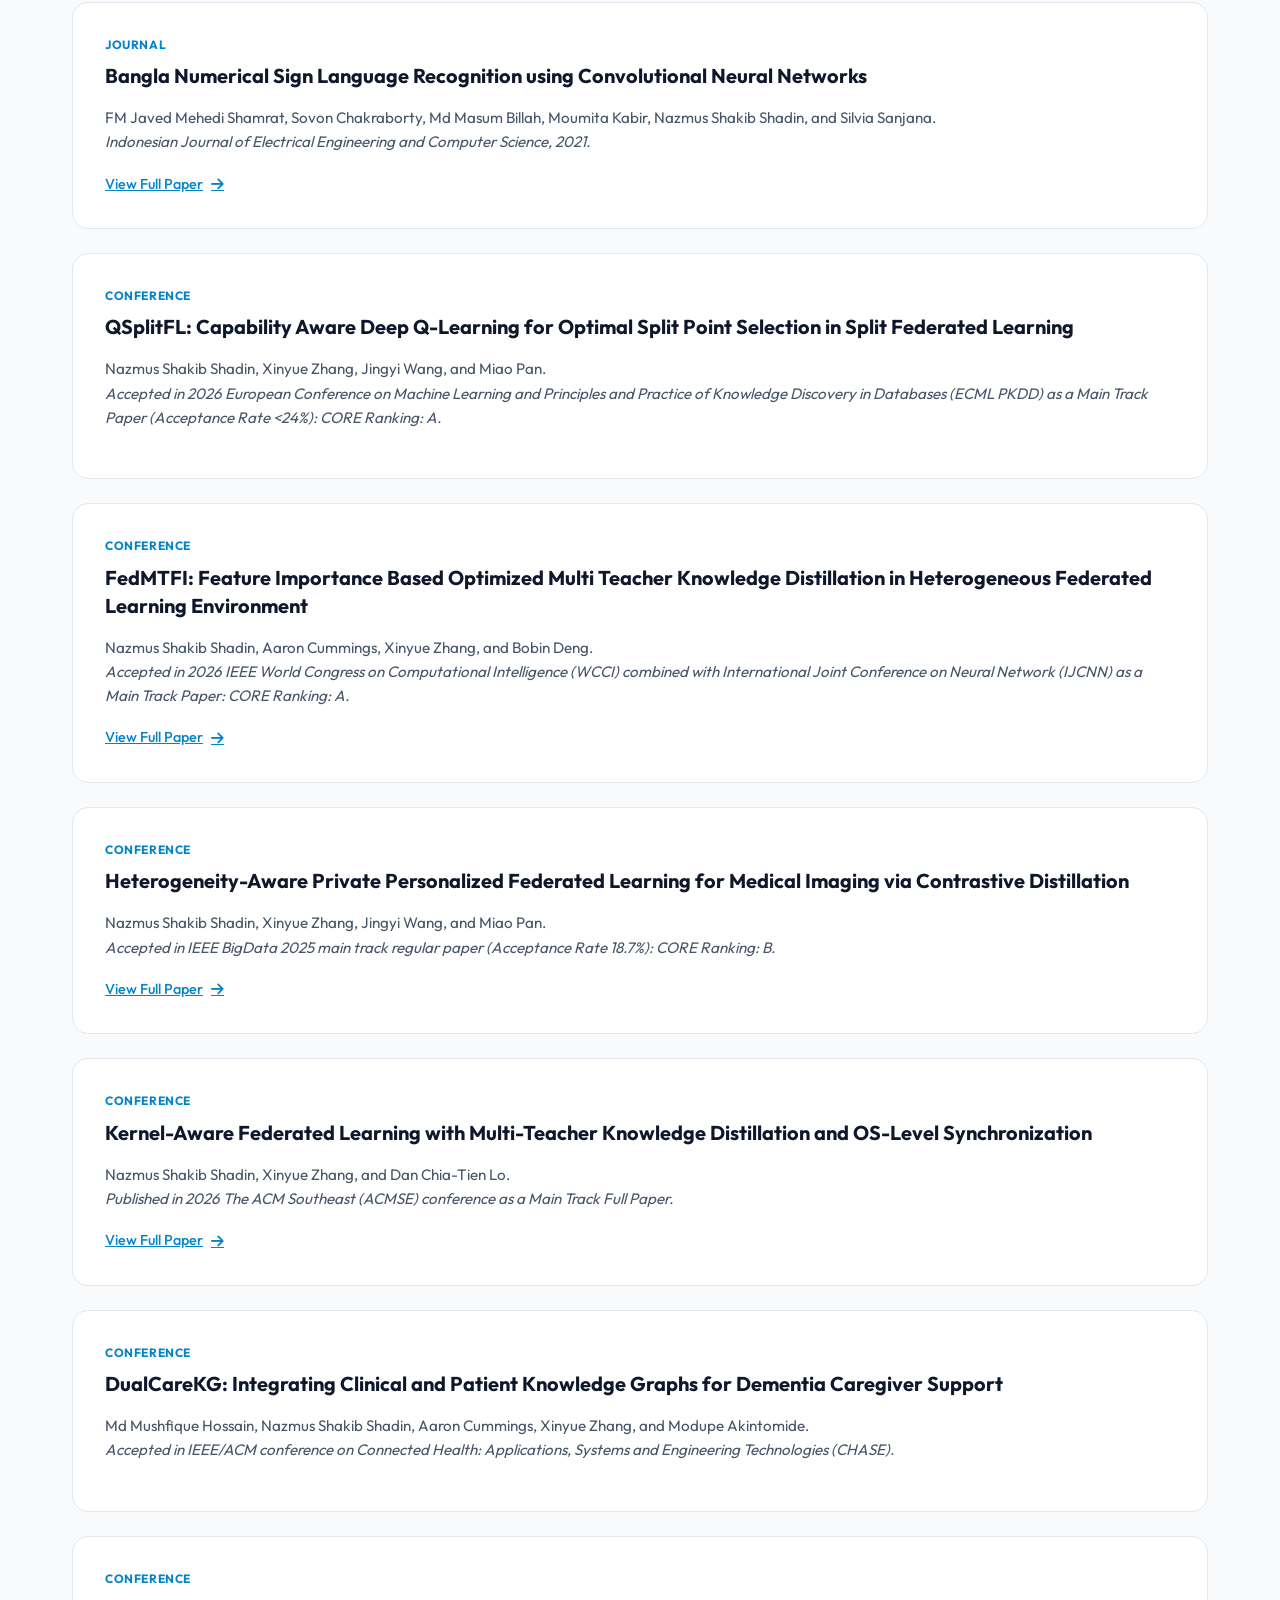
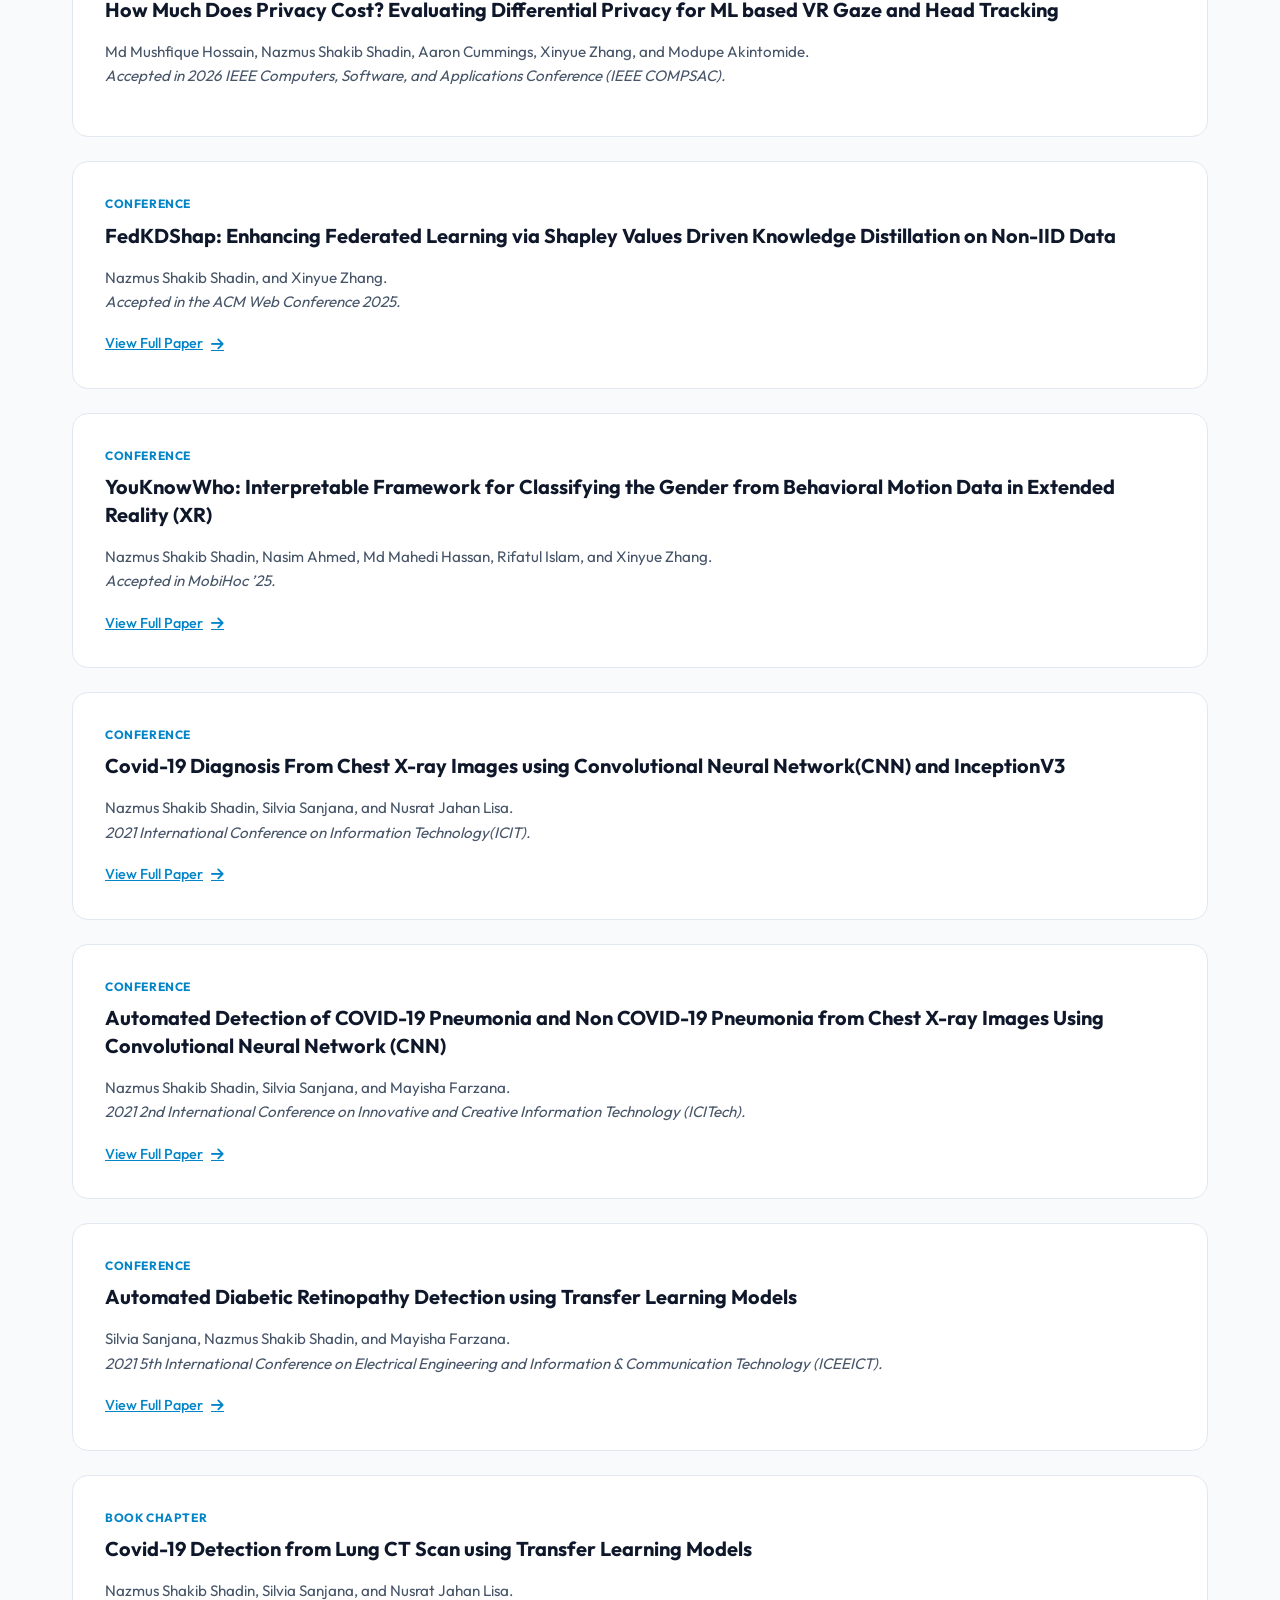
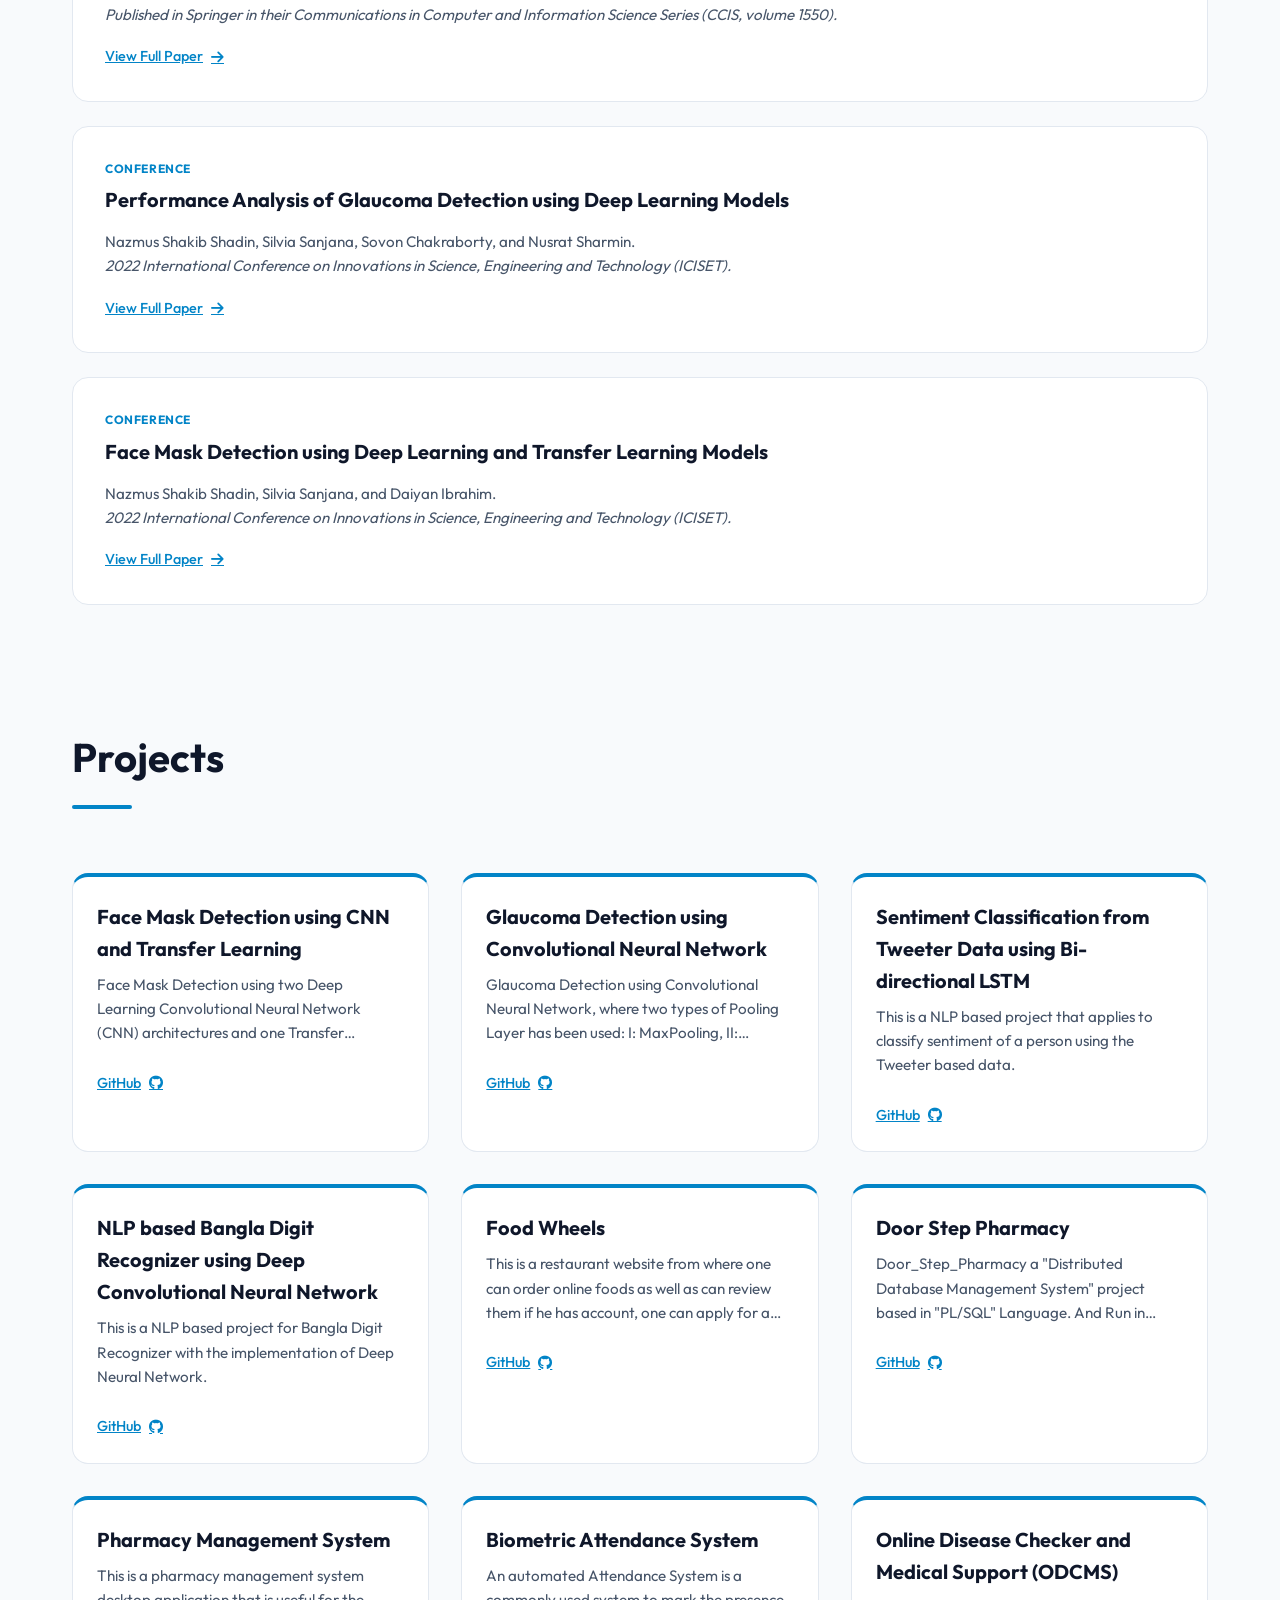
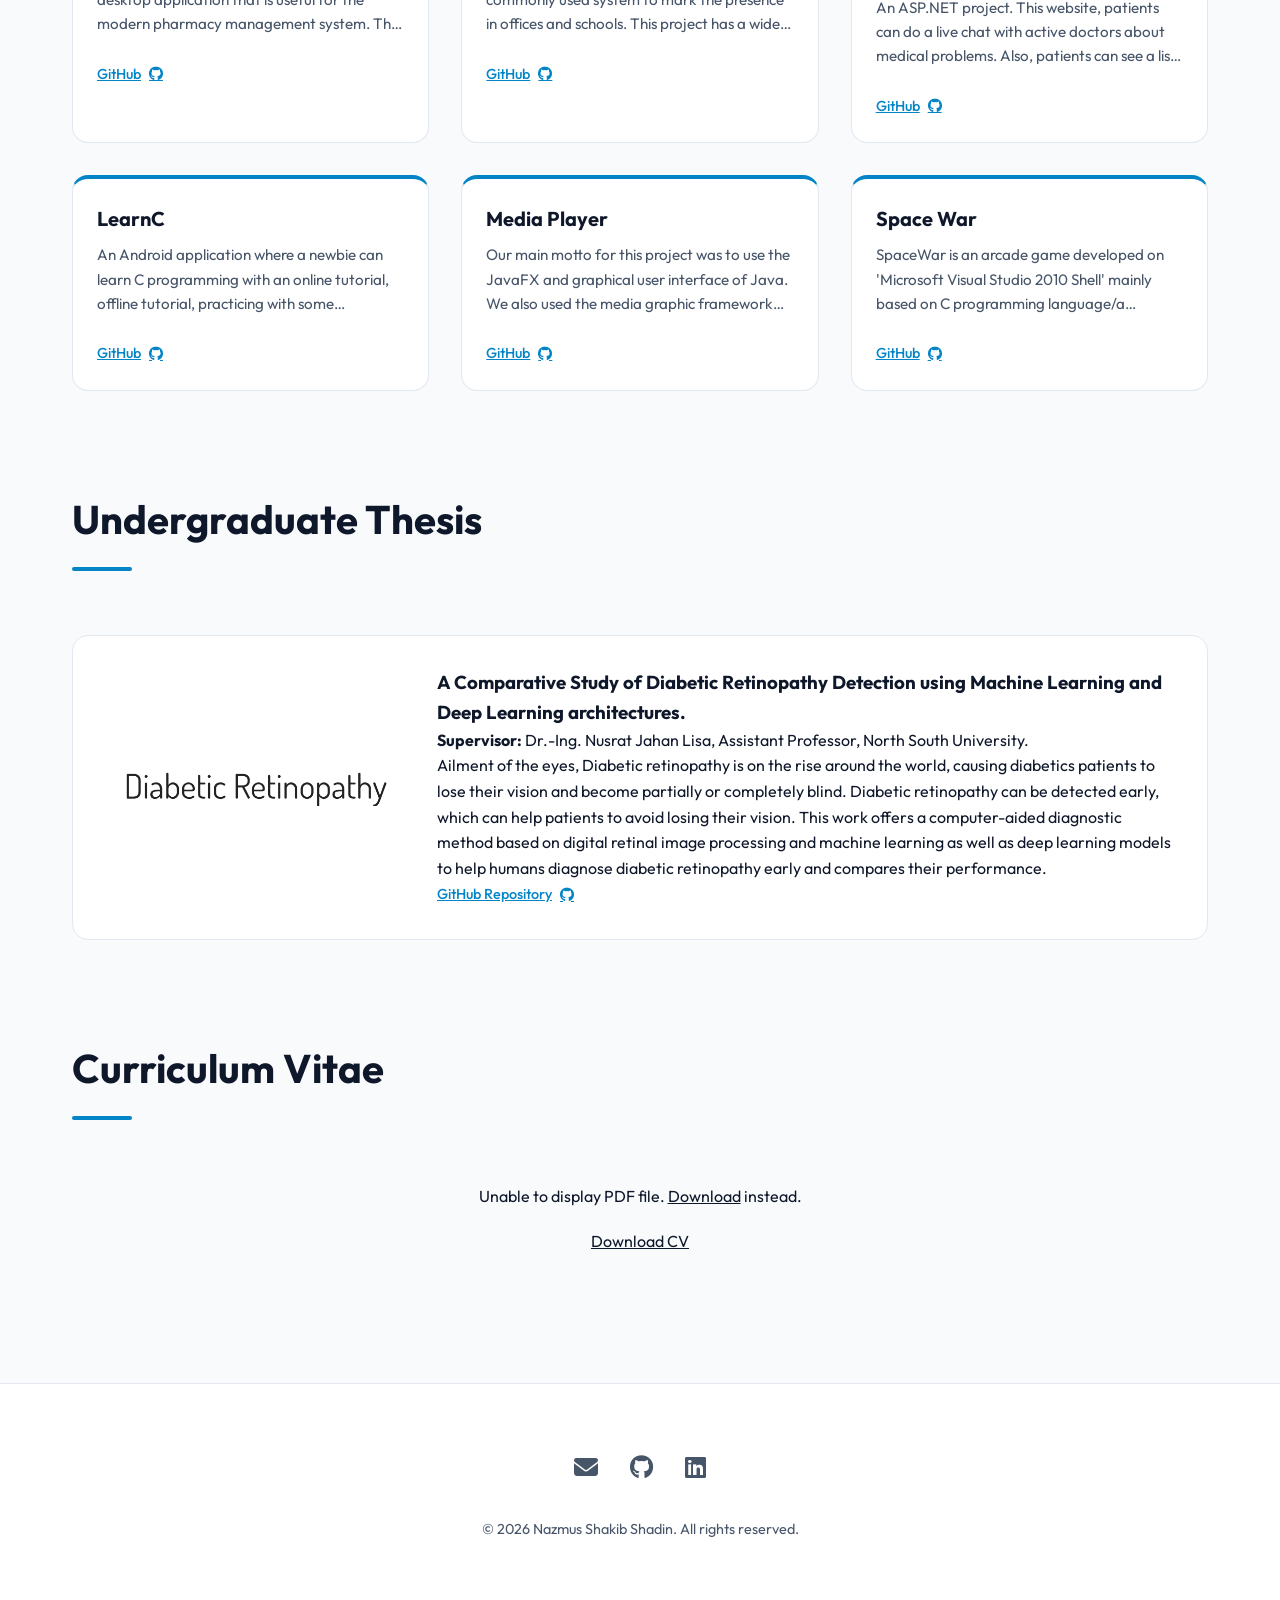
==== commit 69f0318c: "Update index.html" ====
--- a/index.html
+++ b/index.html
@@ -270,7 +270,7 @@
             </div>
             <div class="publication-item">
                 <span class="publication-type">Conference</span>
-                <h3>Much Does Privacy Cost? Evaluating Differential Privacy for ML based VR Gaze and Head Tracking</h3>
+                <h3>How Much Does Privacy Cost? Evaluating Differential Privacy for ML based VR Gaze and Head Tracking</h3>
                 <p>Md Mushfique Hossain, Nazmus Shakib Shadin, Aaron Cummings, Xinyue Zhang, and Modupe Akintomide.<br>
                     <i>Accepted in 2026 IEEE Computers, Software, and Applications Conference (IEEE COMPSAC).</i>
                 </p>
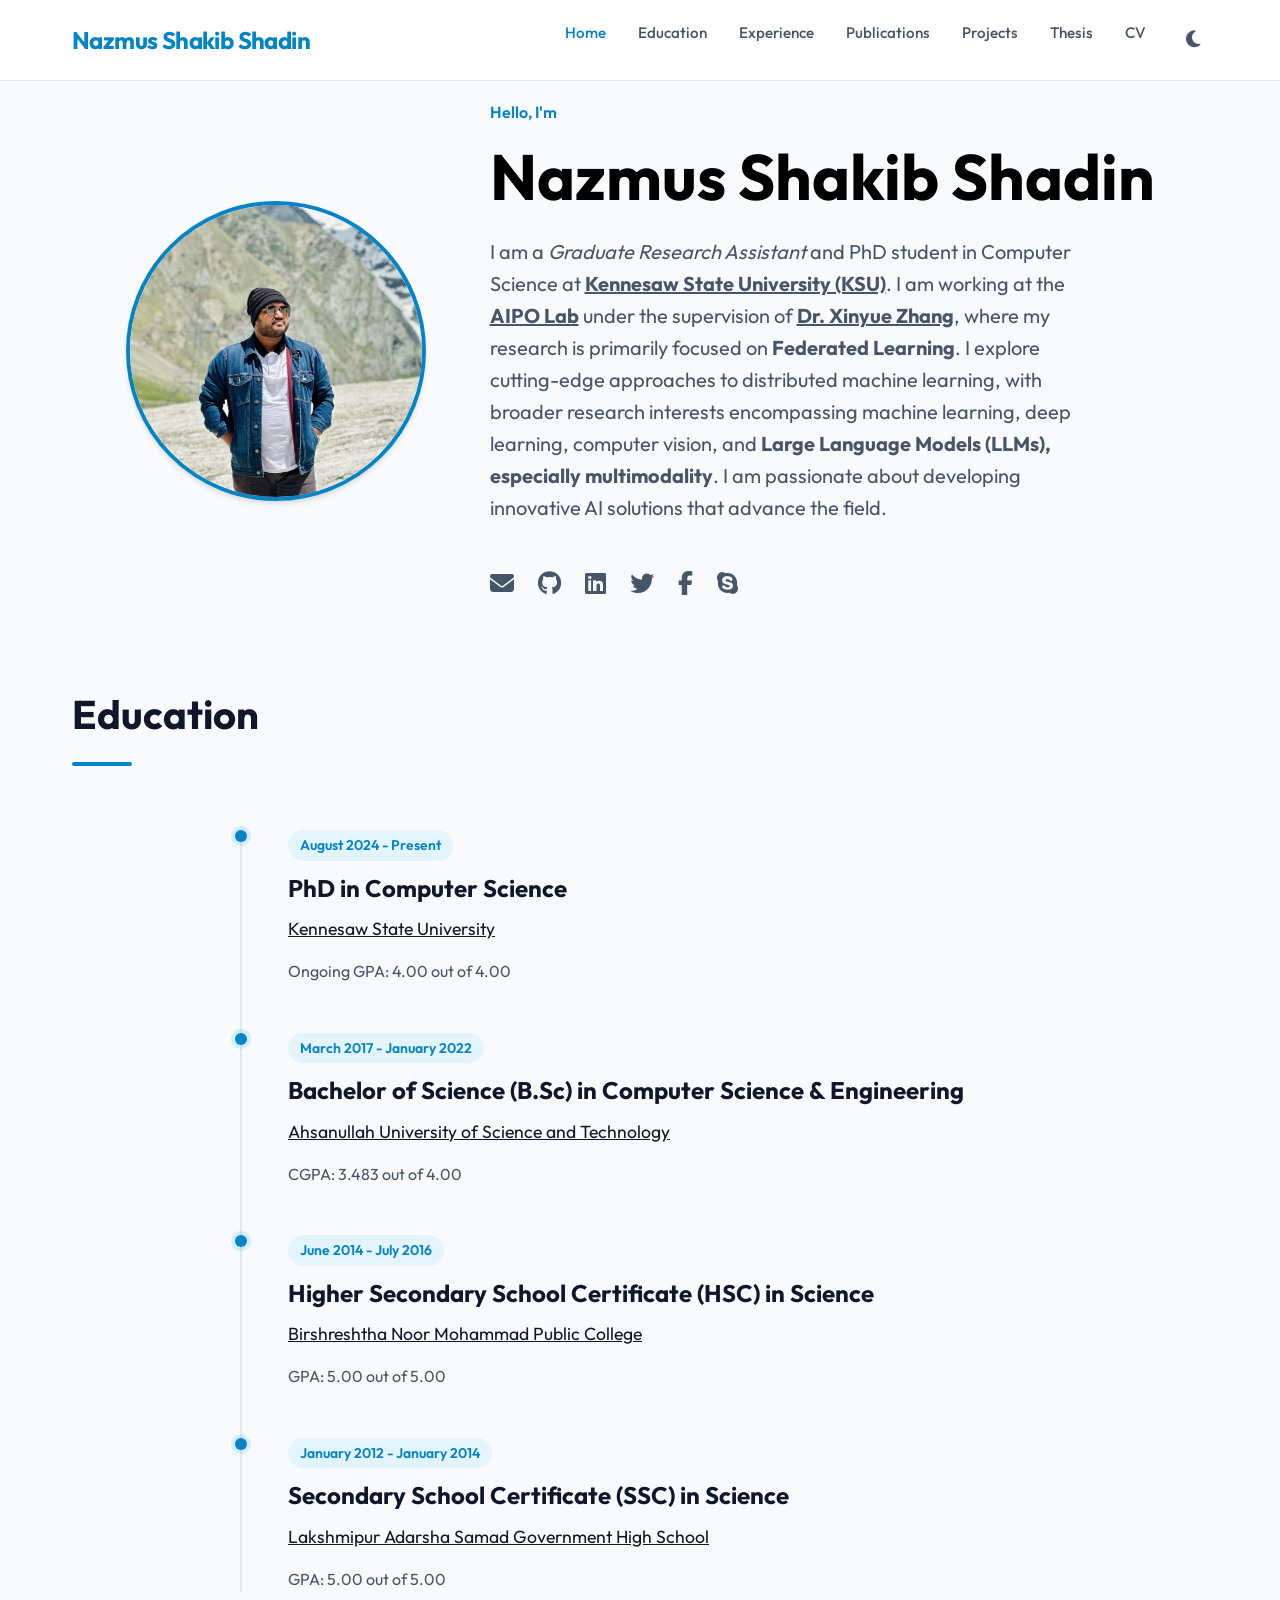
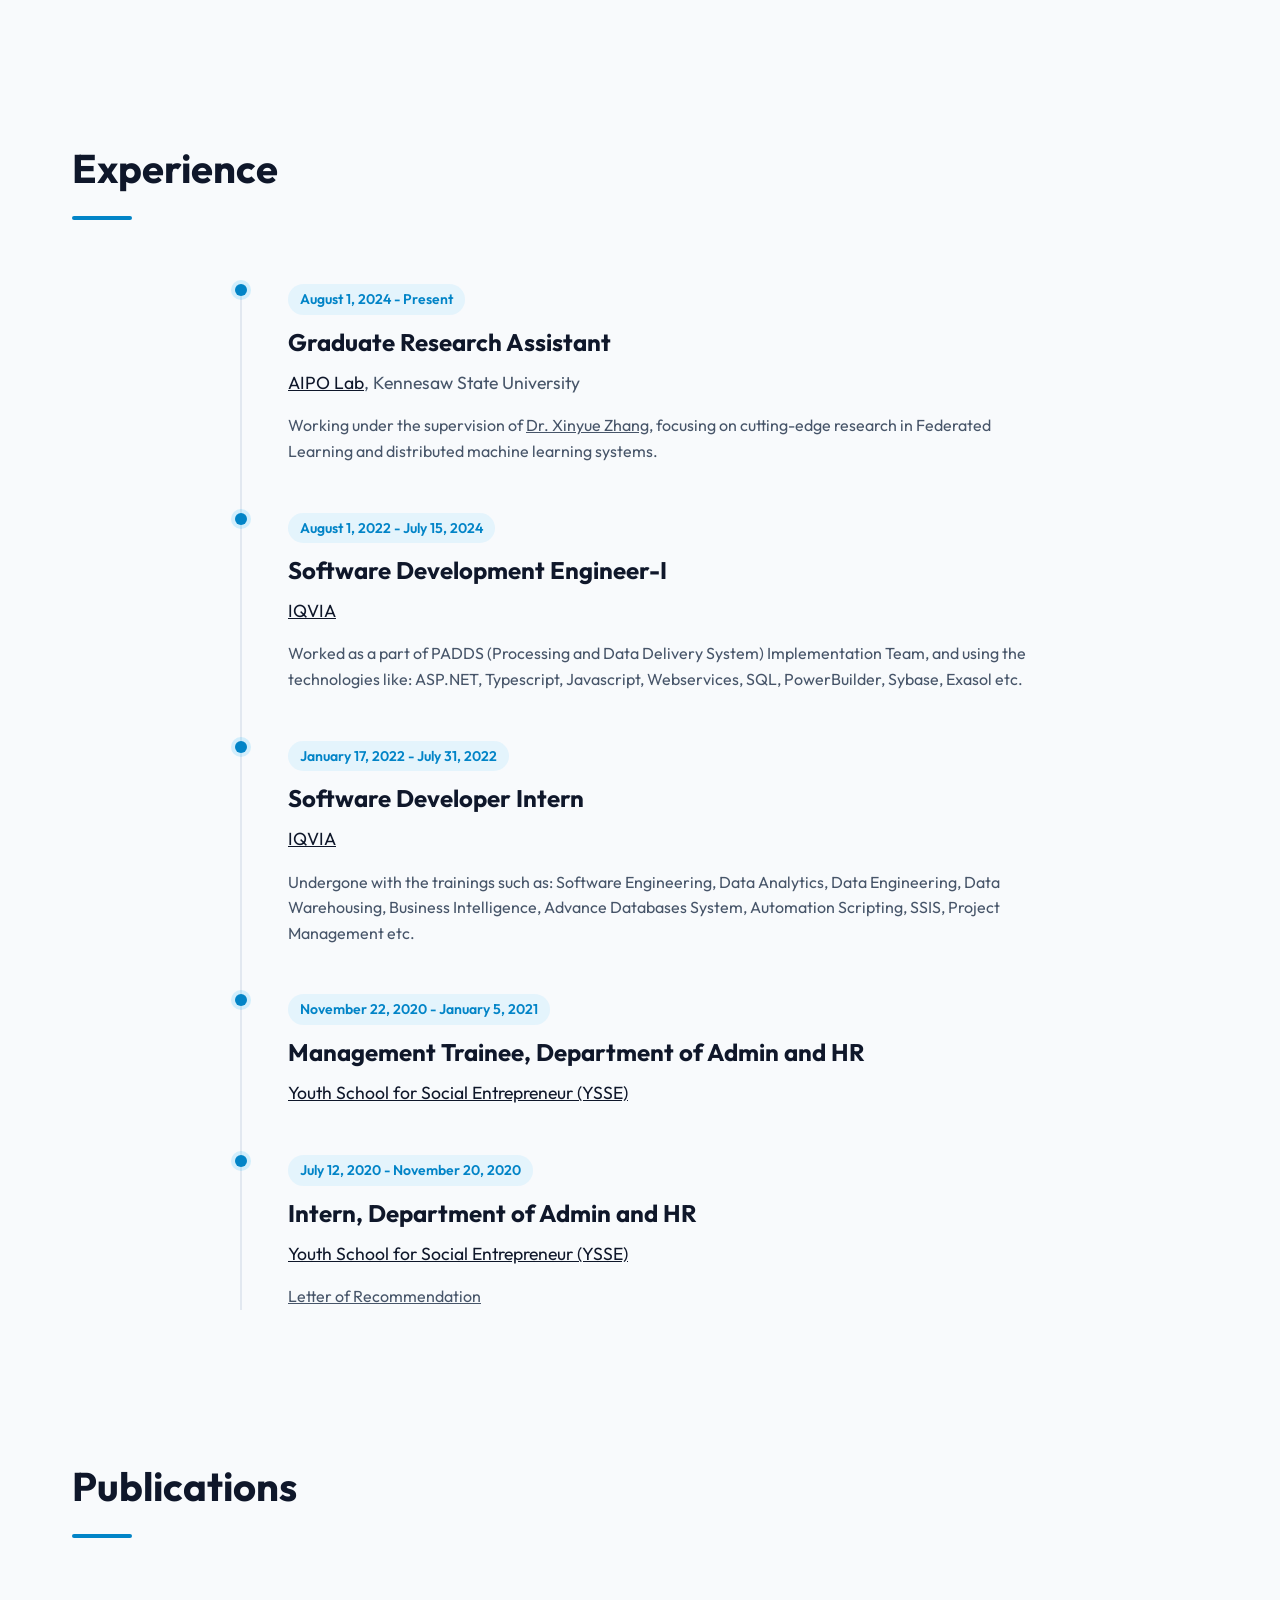
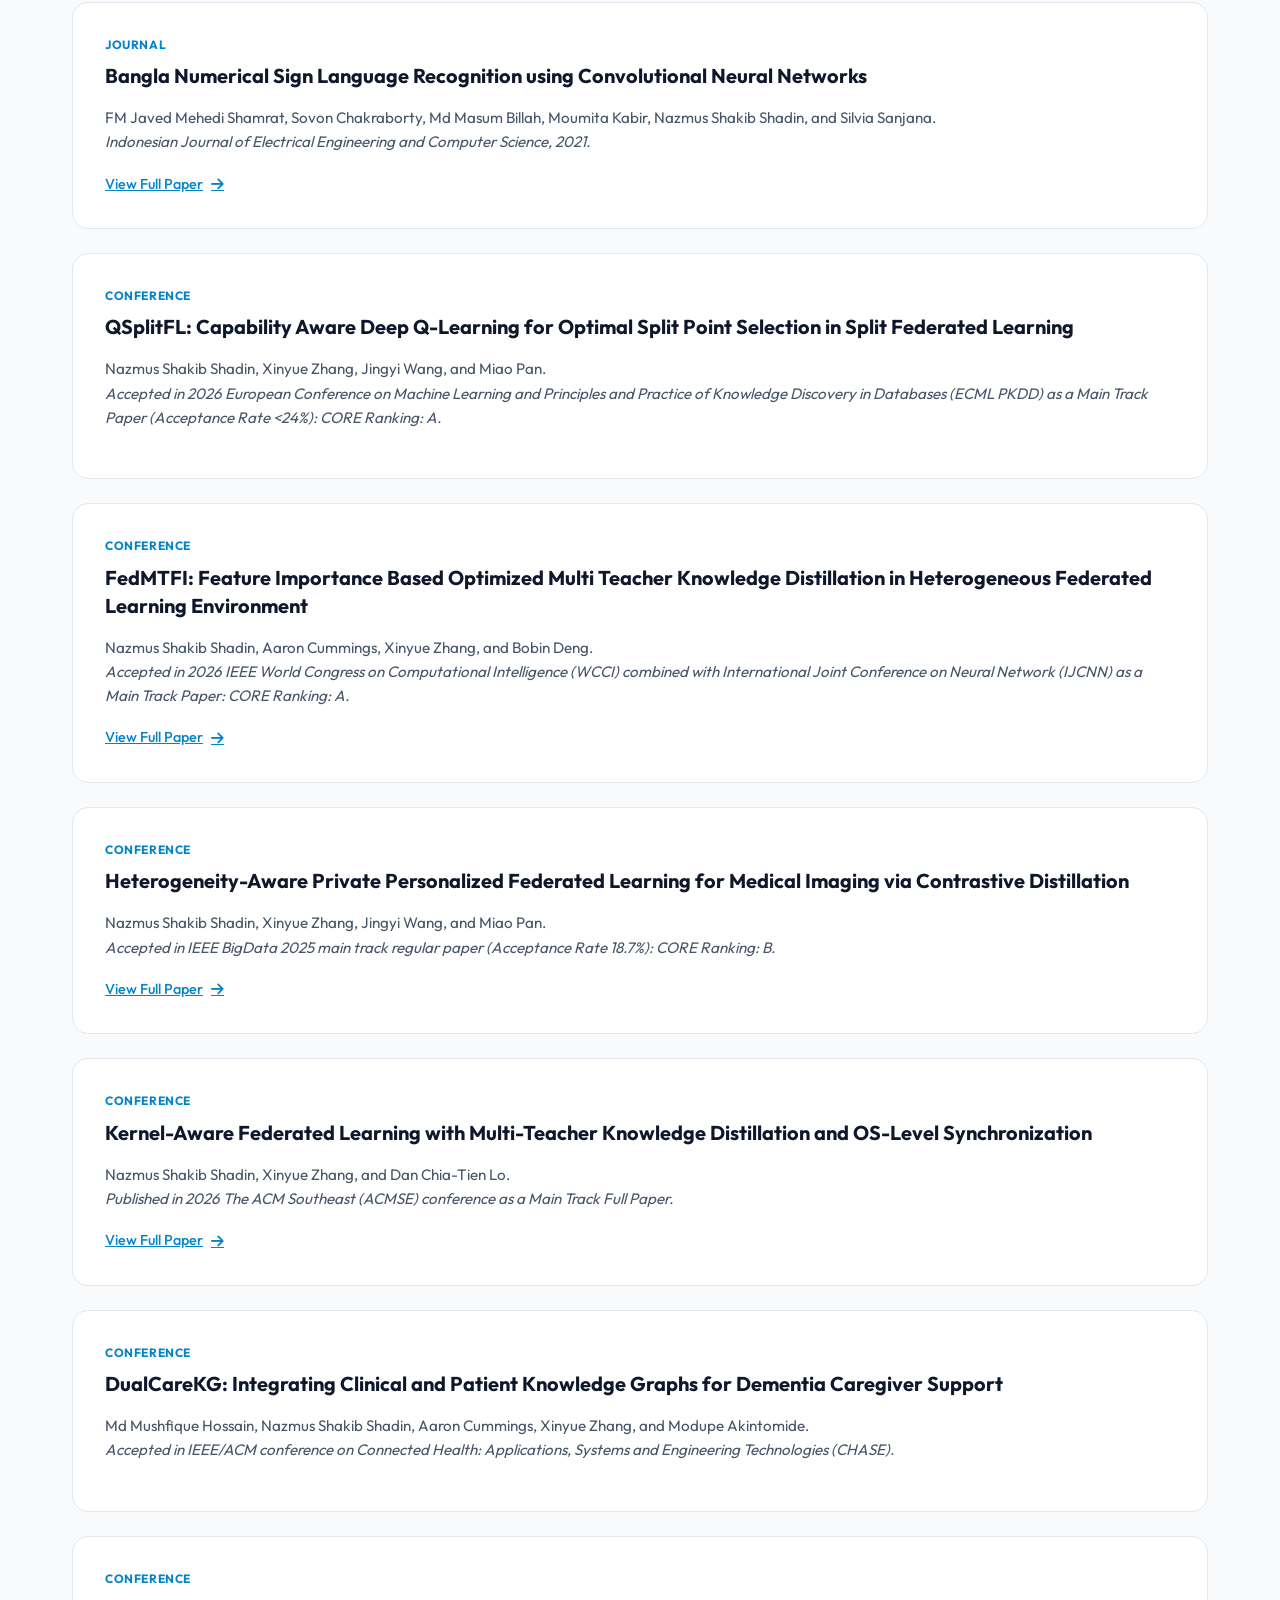
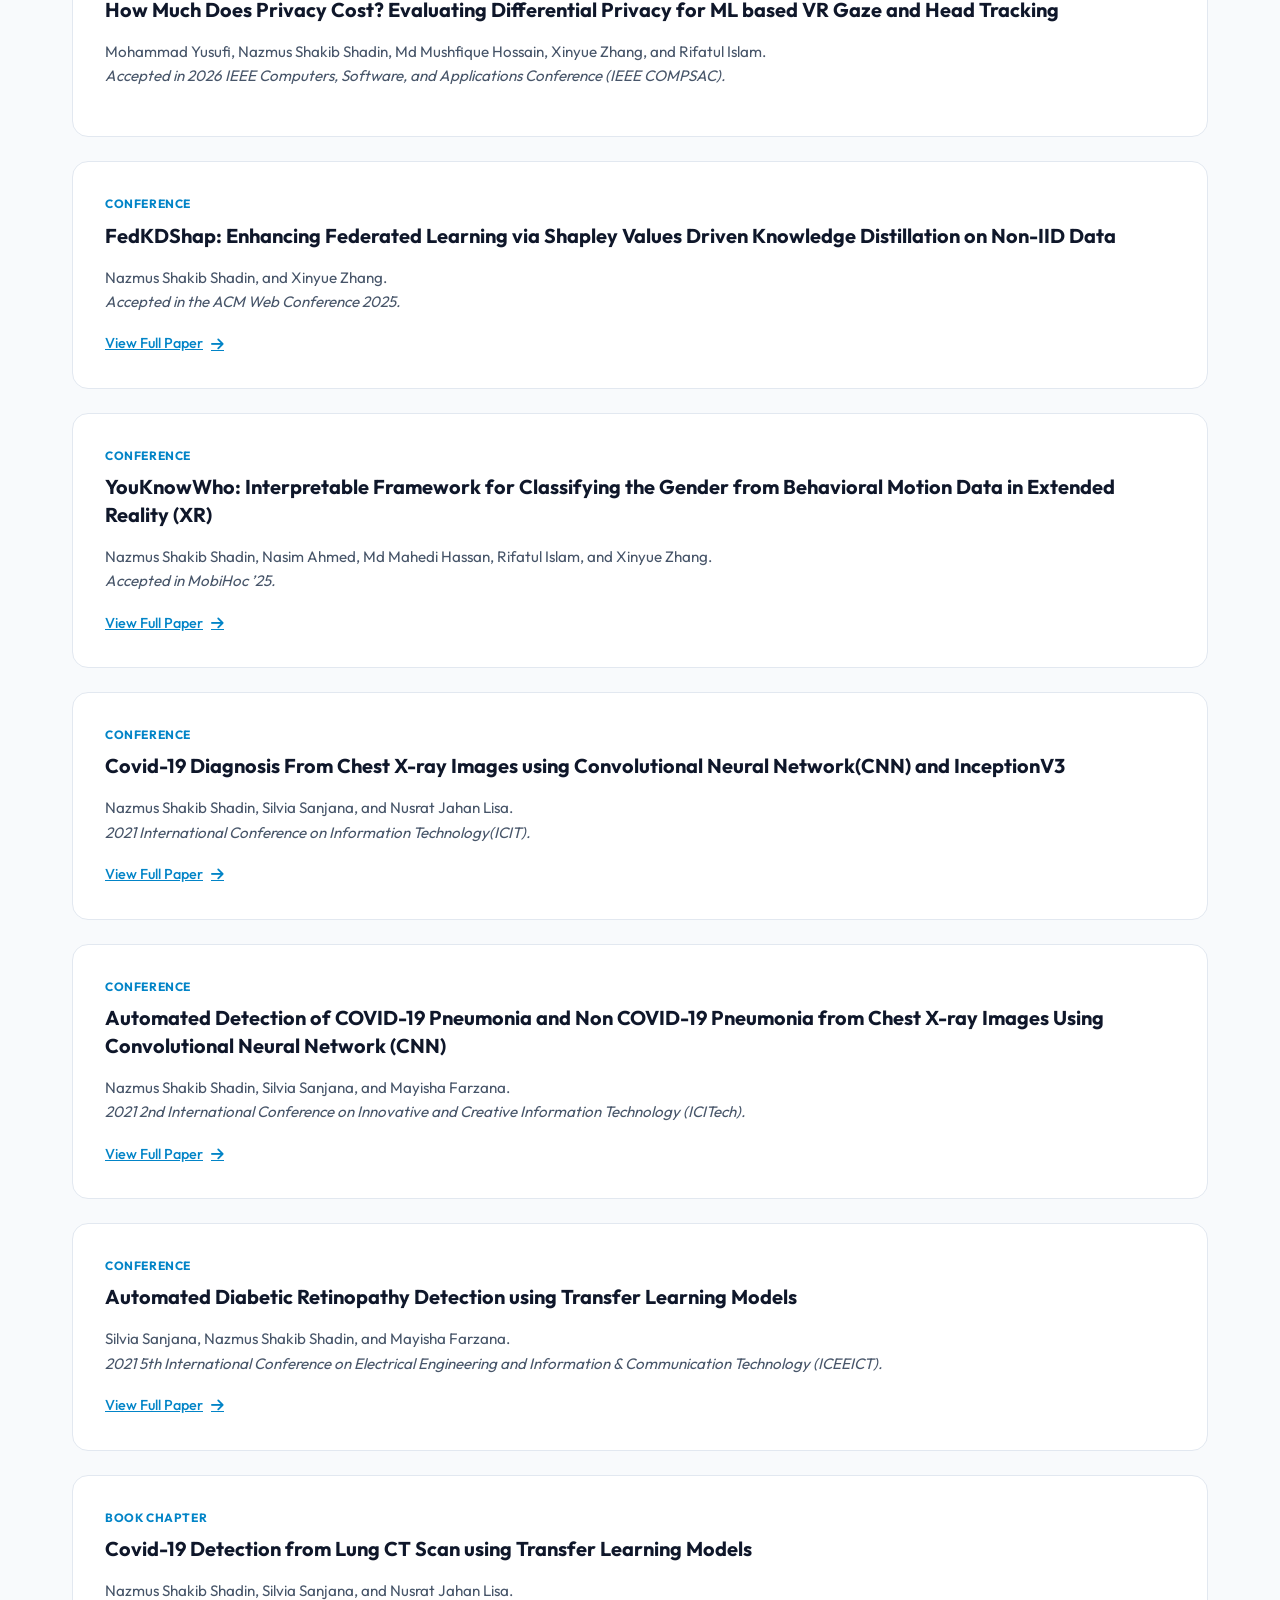
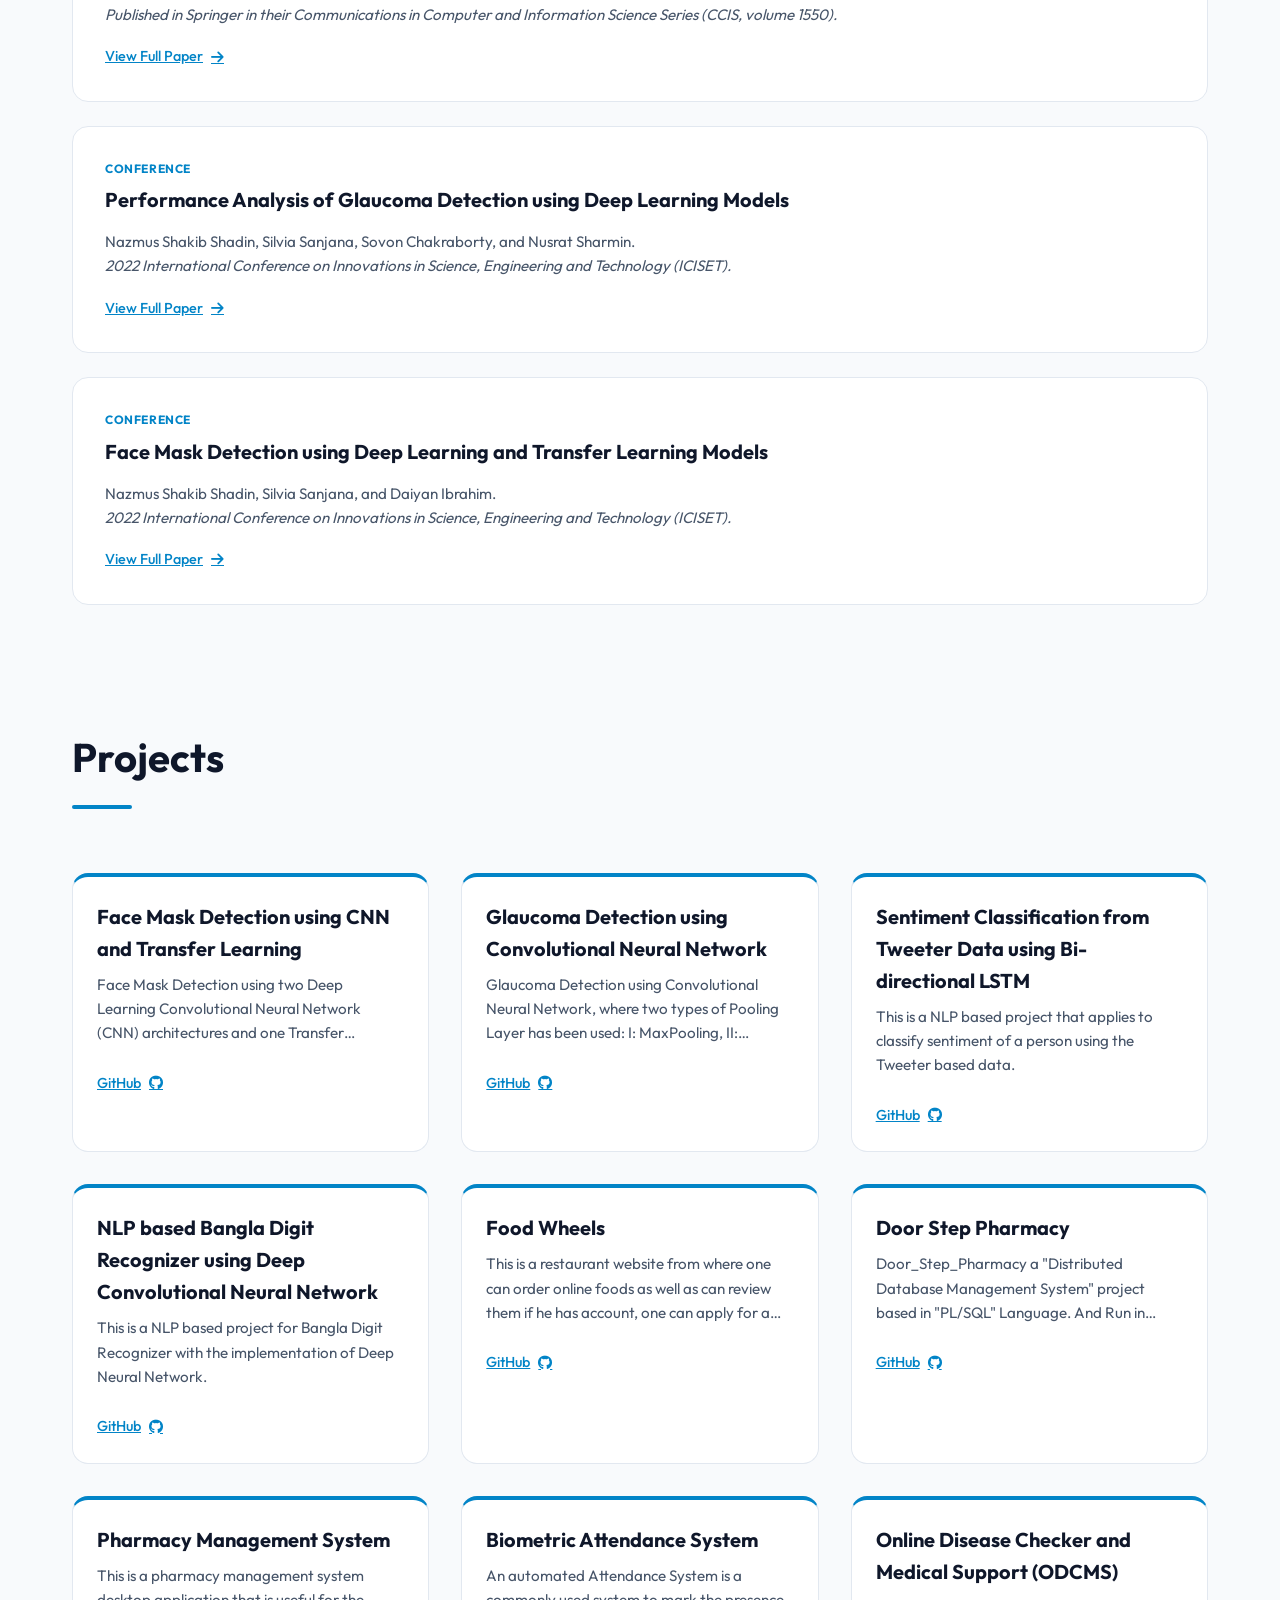
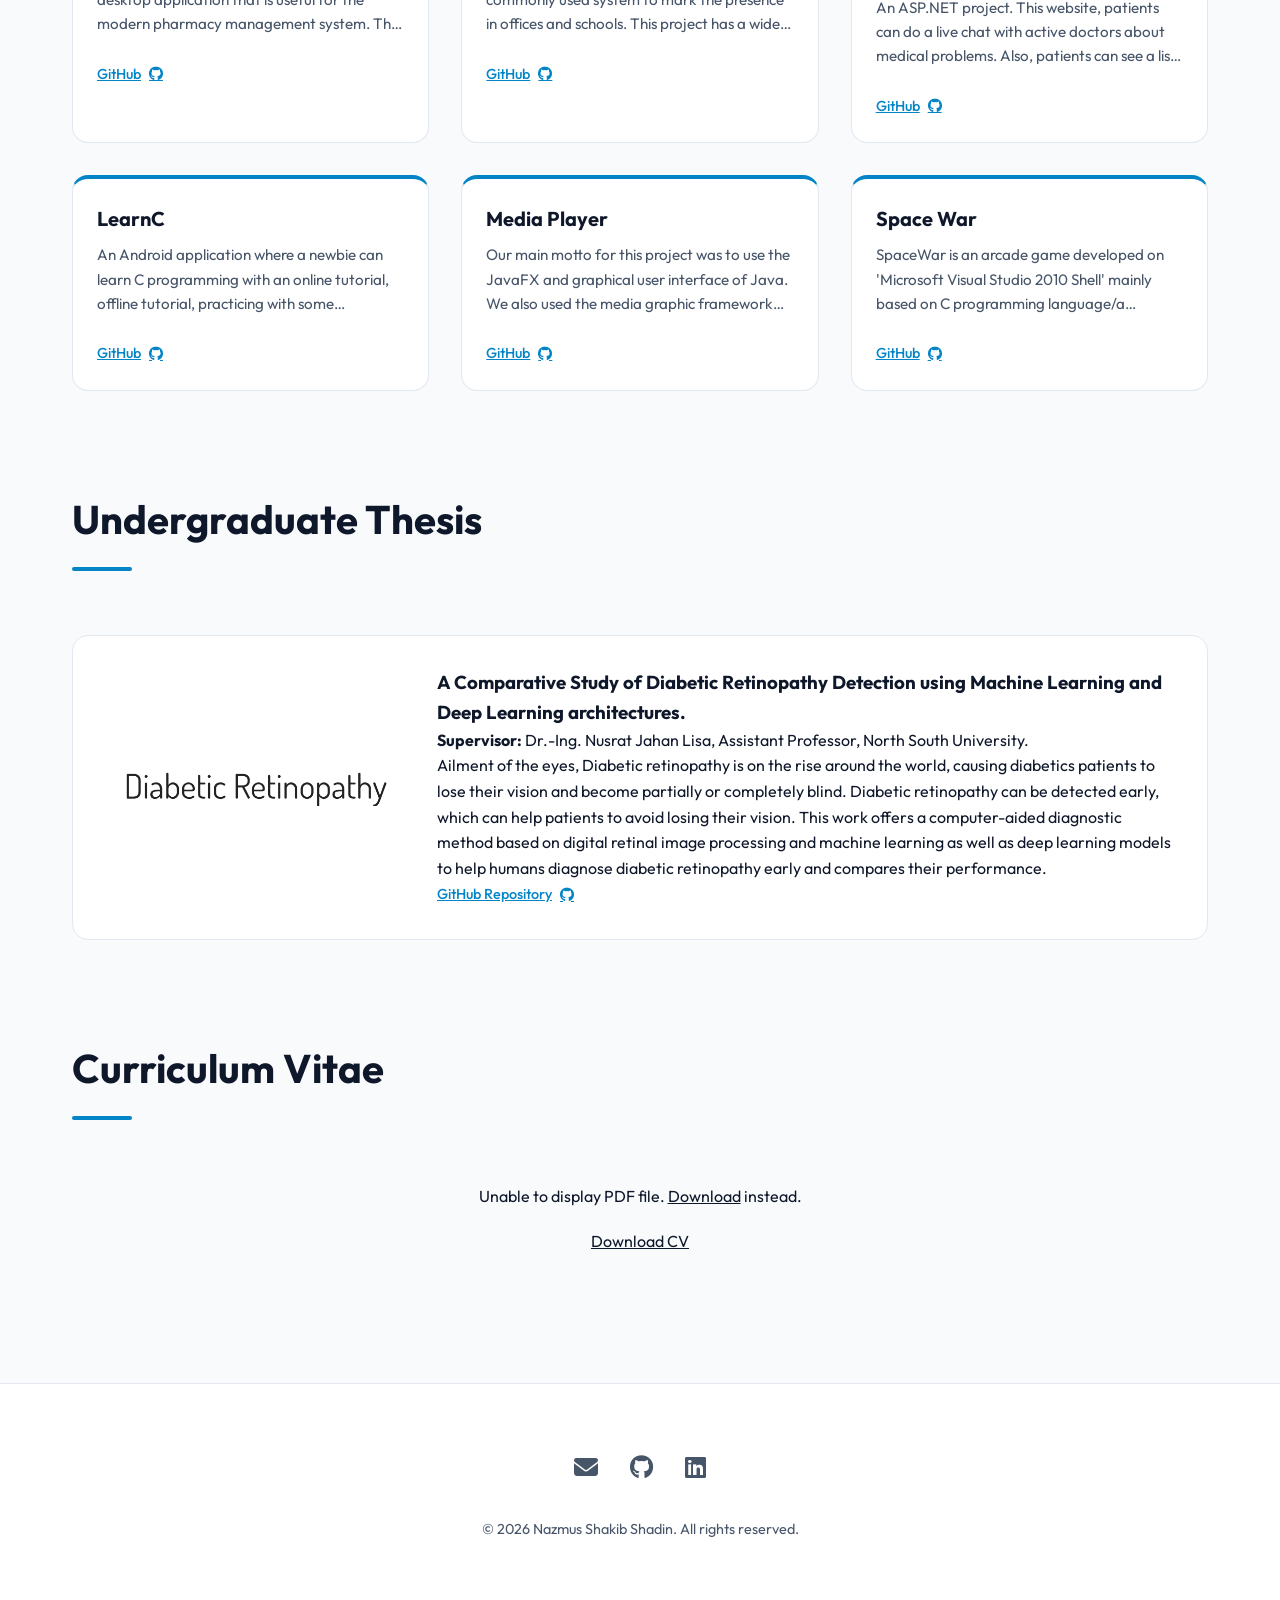
==== commit d1c83d3b: "Update index.html" ====
--- a/index.html
+++ b/index.html
@@ -271,7 +271,7 @@
             <div class="publication-item">
                 <span class="publication-type">Conference</span>
                 <h3>How Much Does Privacy Cost? Evaluating Differential Privacy for ML based VR Gaze and Head Tracking</h3>
-                <p>Md Mushfique Hossain, Nazmus Shakib Shadin, Aaron Cummings, Xinyue Zhang, and Modupe Akintomide.<br>
+                <p>Mohammad Yusufi, Nazmus Shakib Shadin, Md Mushfique Hossain, Xinyue Zhang, and Rifatul Islam.<br>
                     <i>Accepted in 2026 IEEE Computers, Software, and Applications Conference (IEEE COMPSAC).</i>
                 </p>
             </div>
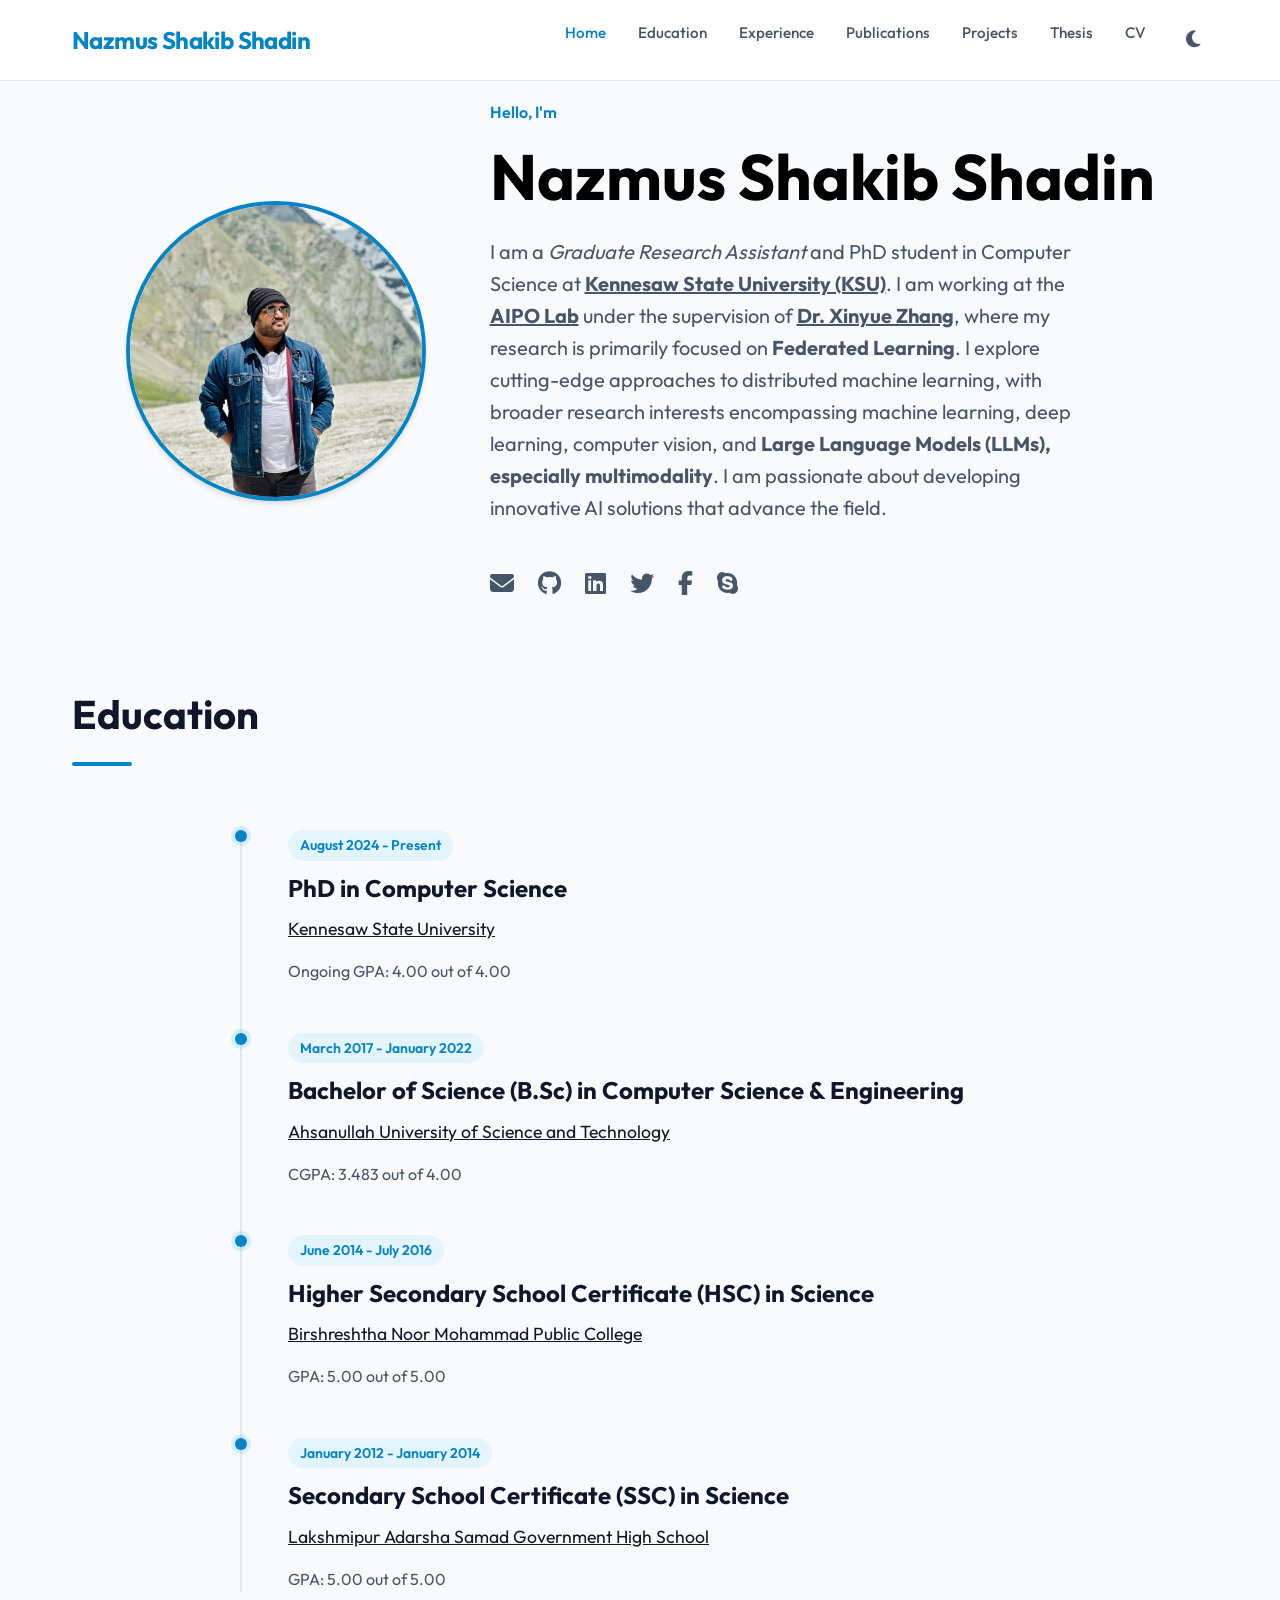
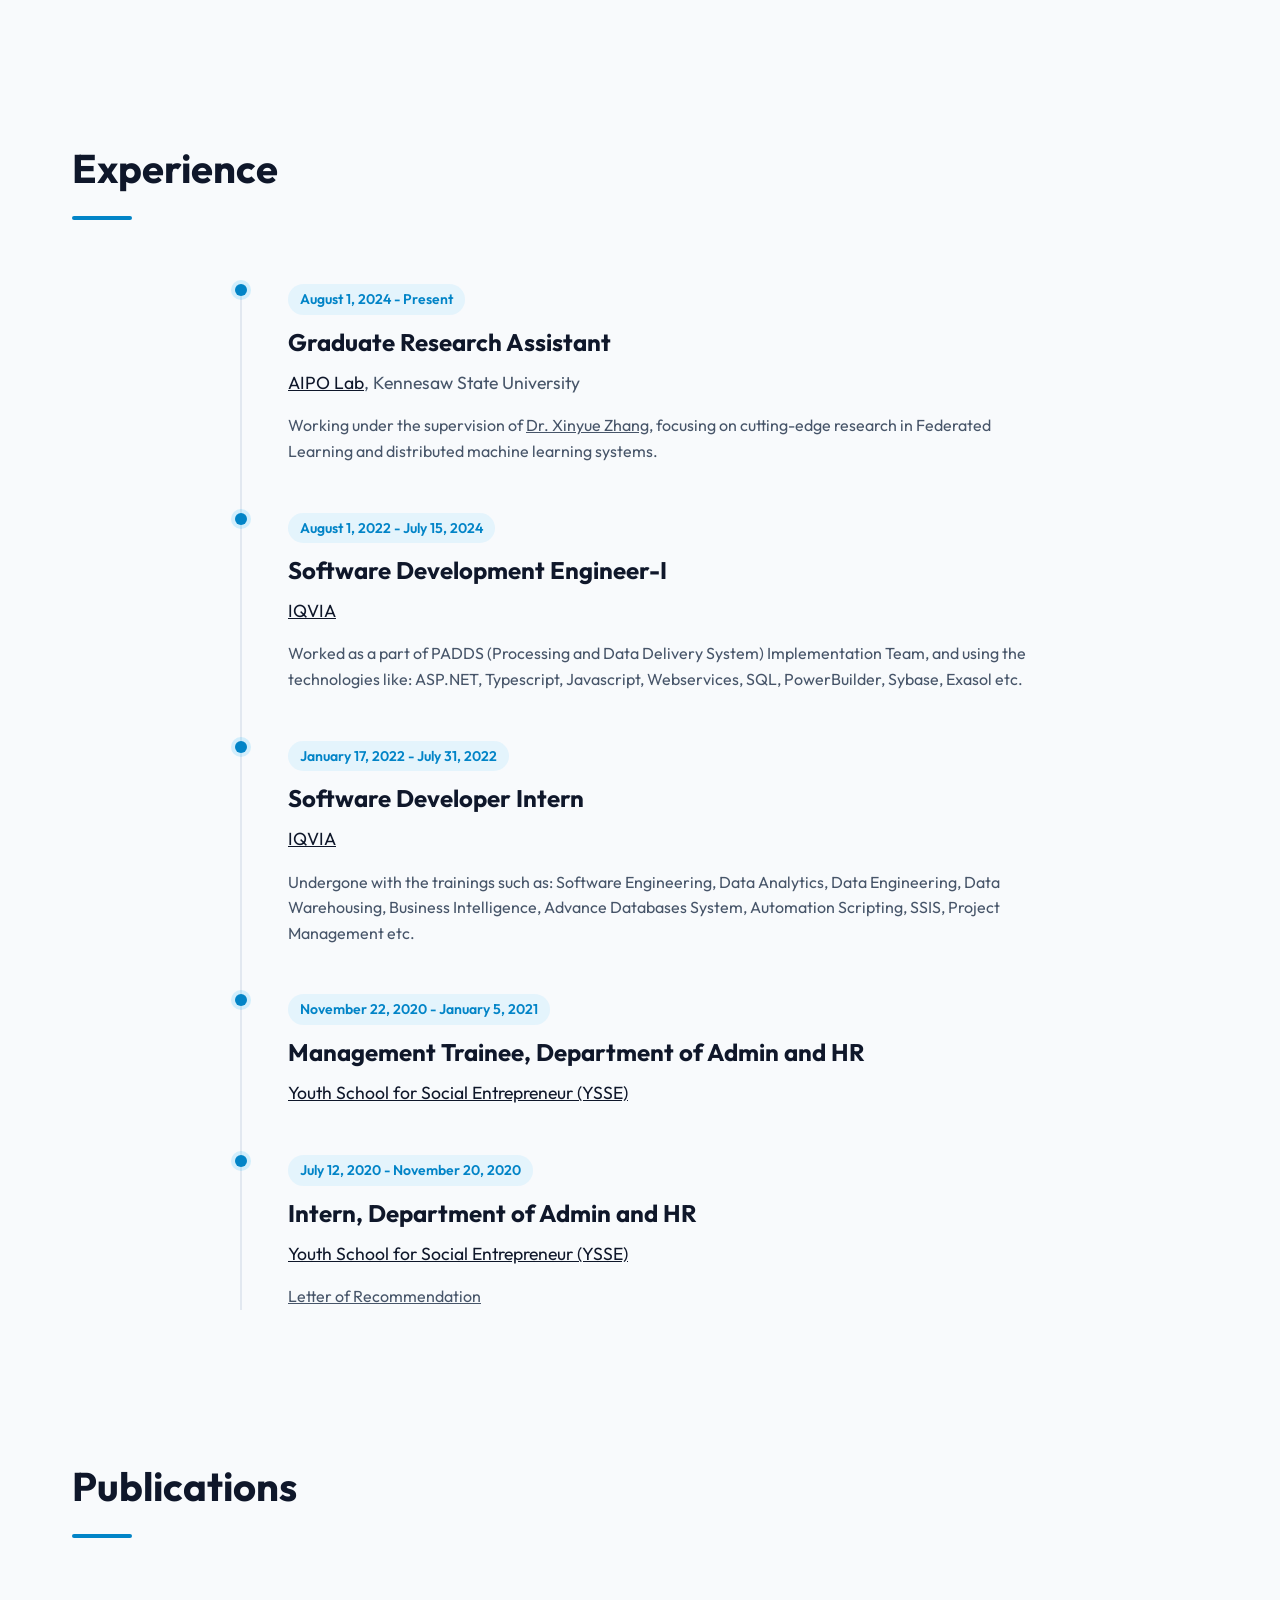
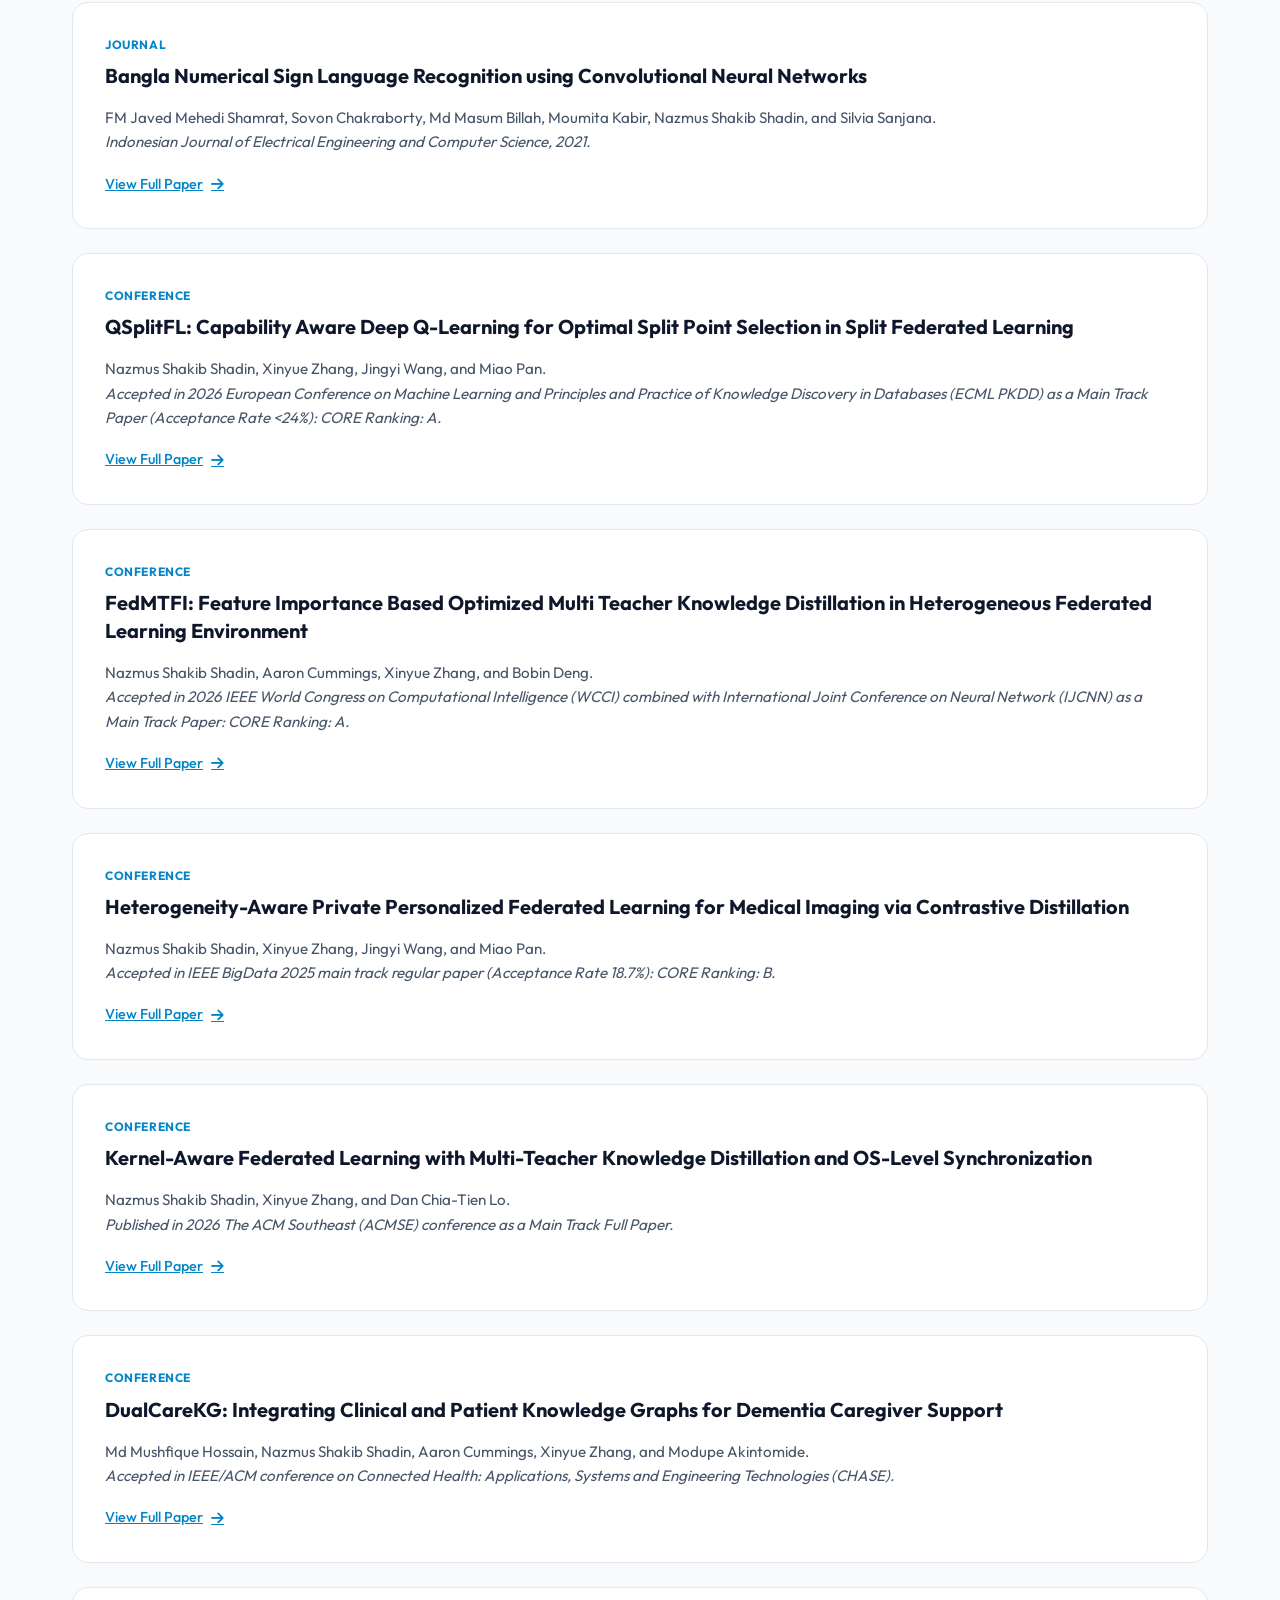
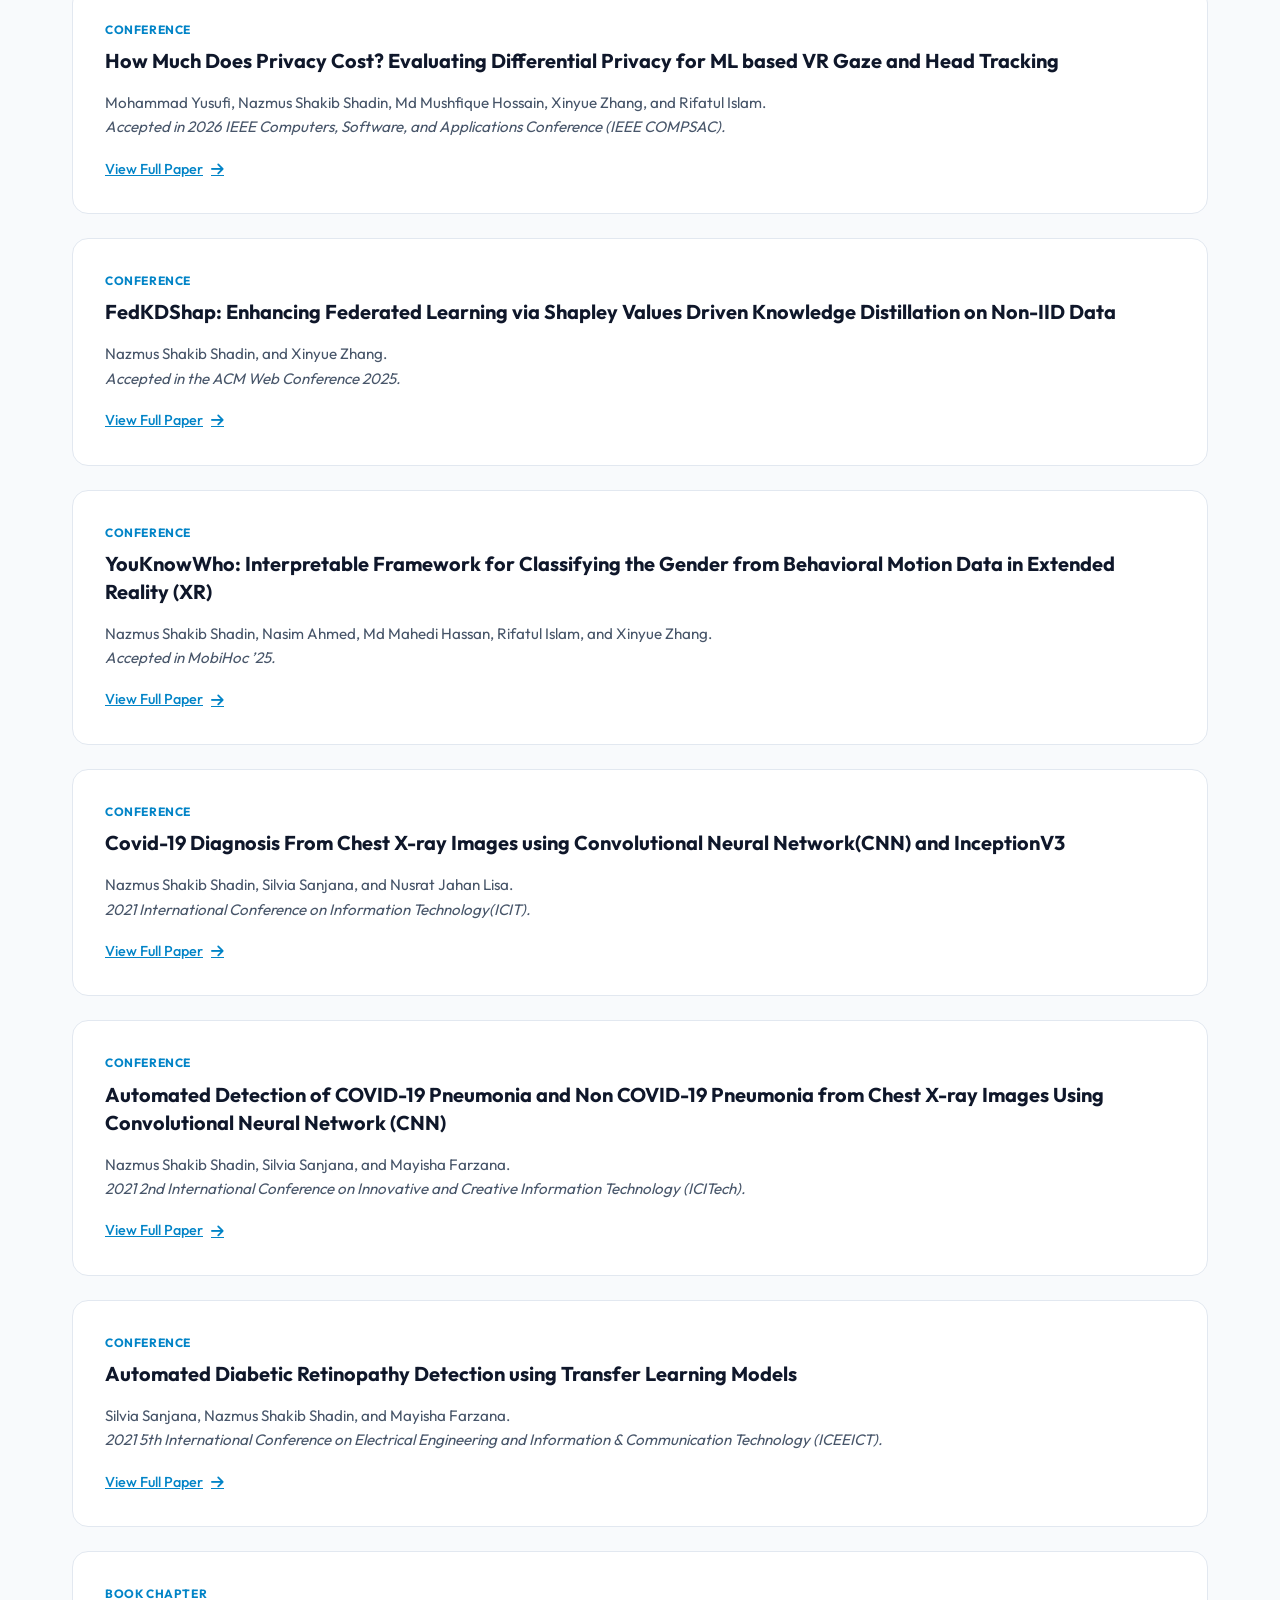
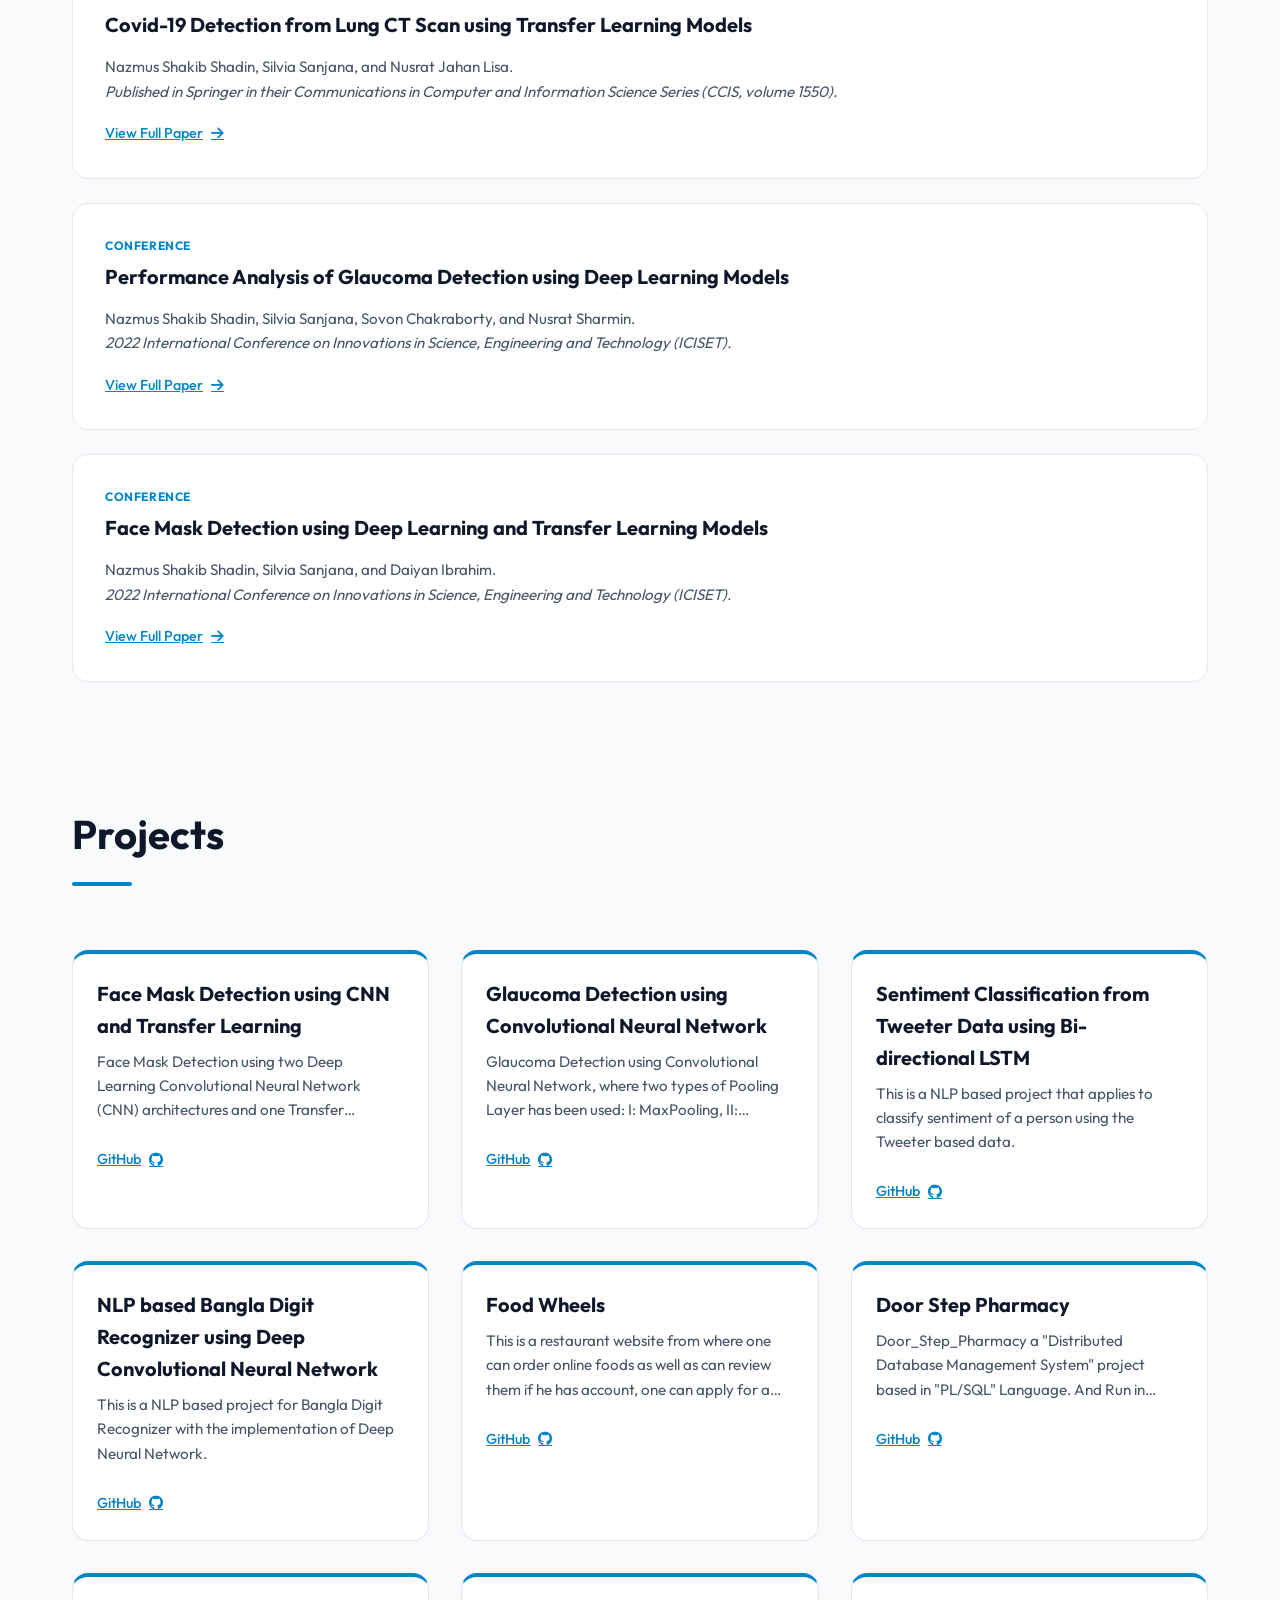
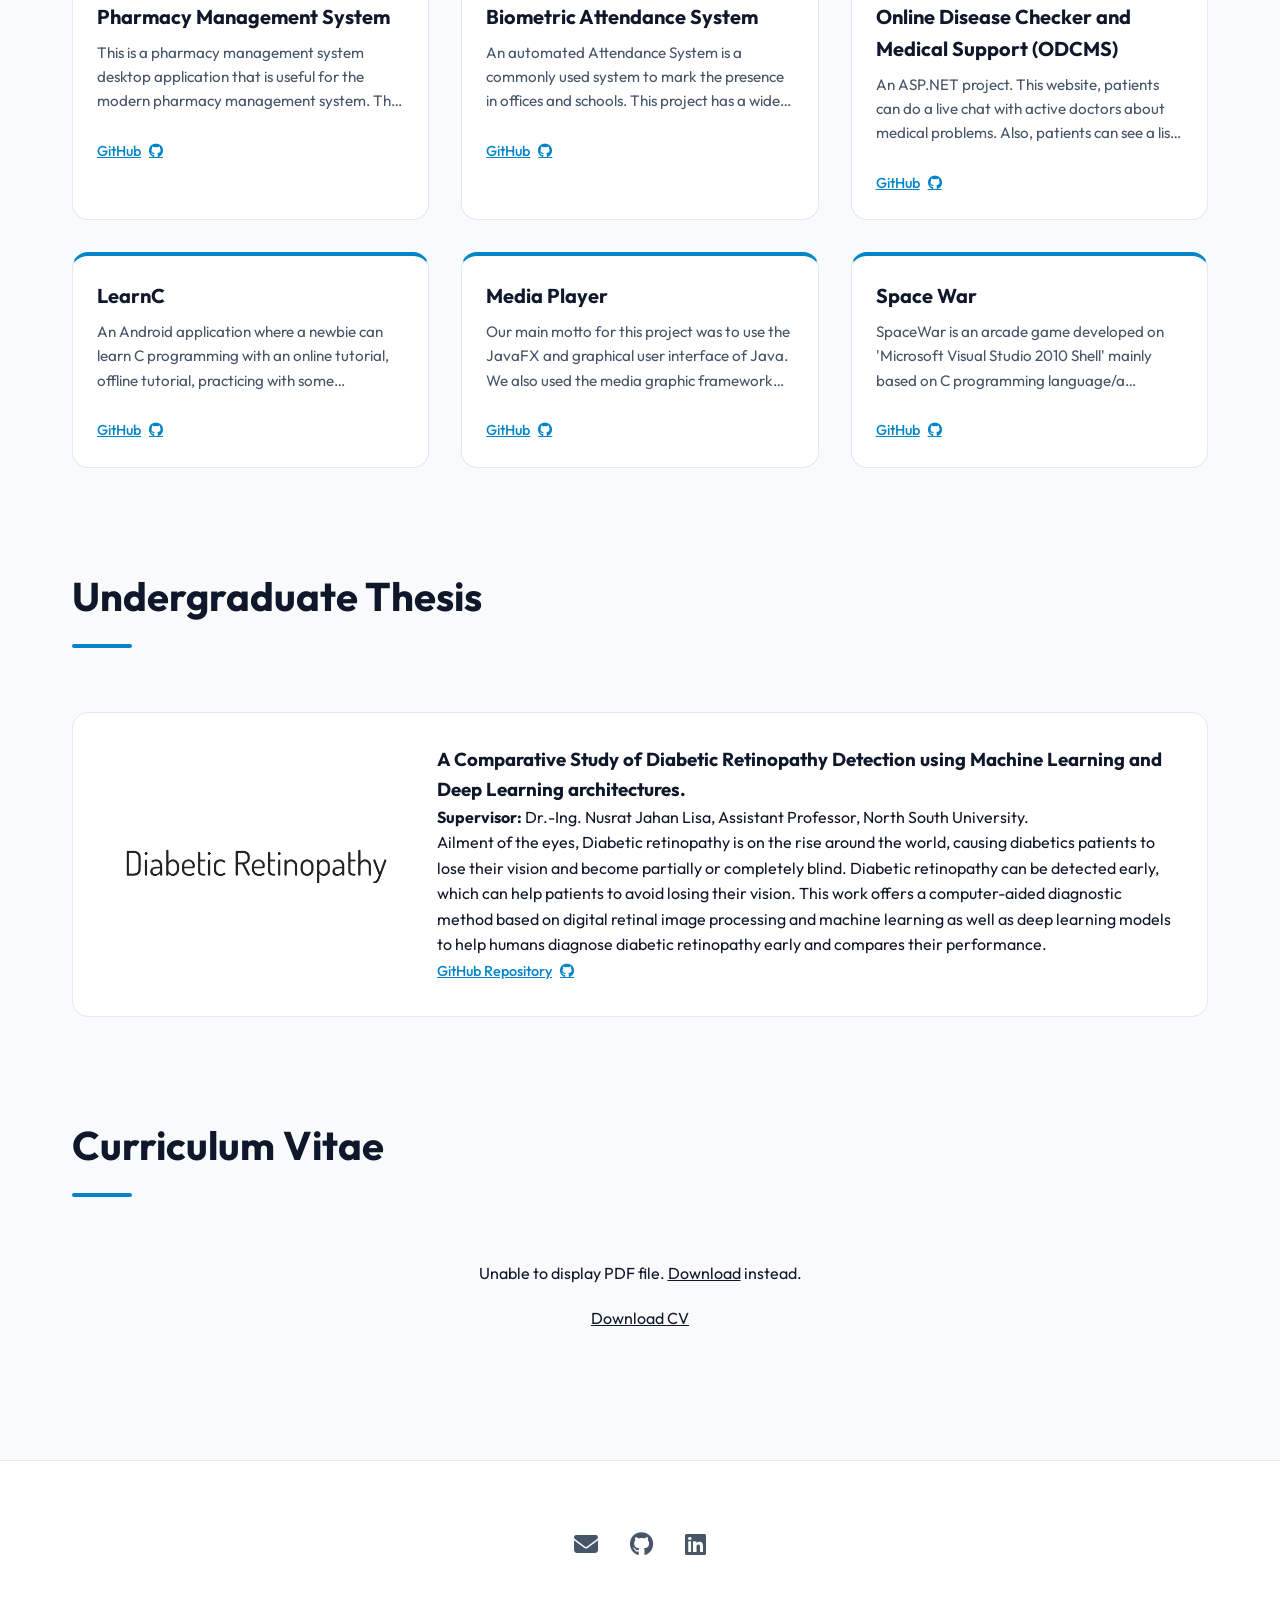
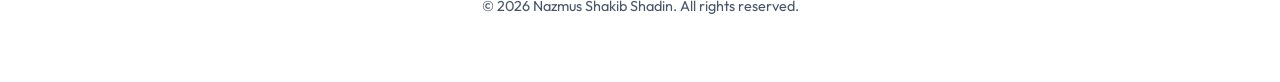
==== commit 54d1c514: "Update index.html" ====
--- a/index.html
+++ b/index.html
@@ -233,6 +233,8 @@
                 <p>Nazmus Shakib Shadin, Xinyue Zhang, Jingyi Wang, and Miao Pan.<br>
                     <i>Accepted in 2026 European Conference on Machine Learning and Principles and Practice of Knowledge Discovery in Databases (ECML PKDD) as a Main Track Paper (Acceptance Rate <24%): CORE Ranking: A.</i>
                 </p>
+            <a href="https://par.nsf.gov/servlets/purl/10688642" target="_blank" class="project-link">View Full Paper
+            <i class="fas fa-arrow-right"></i></a>
             </div>
             <div class="publication-item">
                 <span class="publication-type">Conference</span>
@@ -267,6 +269,8 @@
                 <p>Md Mushfique Hossain, Nazmus Shakib Shadin, Aaron Cummings, Xinyue Zhang, and Modupe Akintomide.<br>
                     <i>Accepted in IEEE/ACM conference on Connected Health: Applications, Systems and Engineering Technologies (CHASE).</i>
                 </p>
+                 <a href="https://par.nsf.gov/servlets/purl/10688639" target="_blank" class="project-link">View Full Paper
+                    <i class="fas fa-arrow-right"></i></a>
             </div>
             <div class="publication-item">
                 <span class="publication-type">Conference</span>
@@ -274,6 +278,8 @@
                 <p>Mohammad Yusufi, Nazmus Shakib Shadin, Md Mushfique Hossain, Xinyue Zhang, and Rifatul Islam.<br>
                     <i>Accepted in 2026 IEEE Computers, Software, and Applications Conference (IEEE COMPSAC).</i>
                 </p>
+                 <a href="https://par.nsf.gov/servlets/purl/10688625" target="_blank" class="project-link">View Full Paper
+                    <i class="fas fa-arrow-right"></i></a>
             </div>
             <div class="publication-item">
                 <span class="publication-type">Conference</span>
